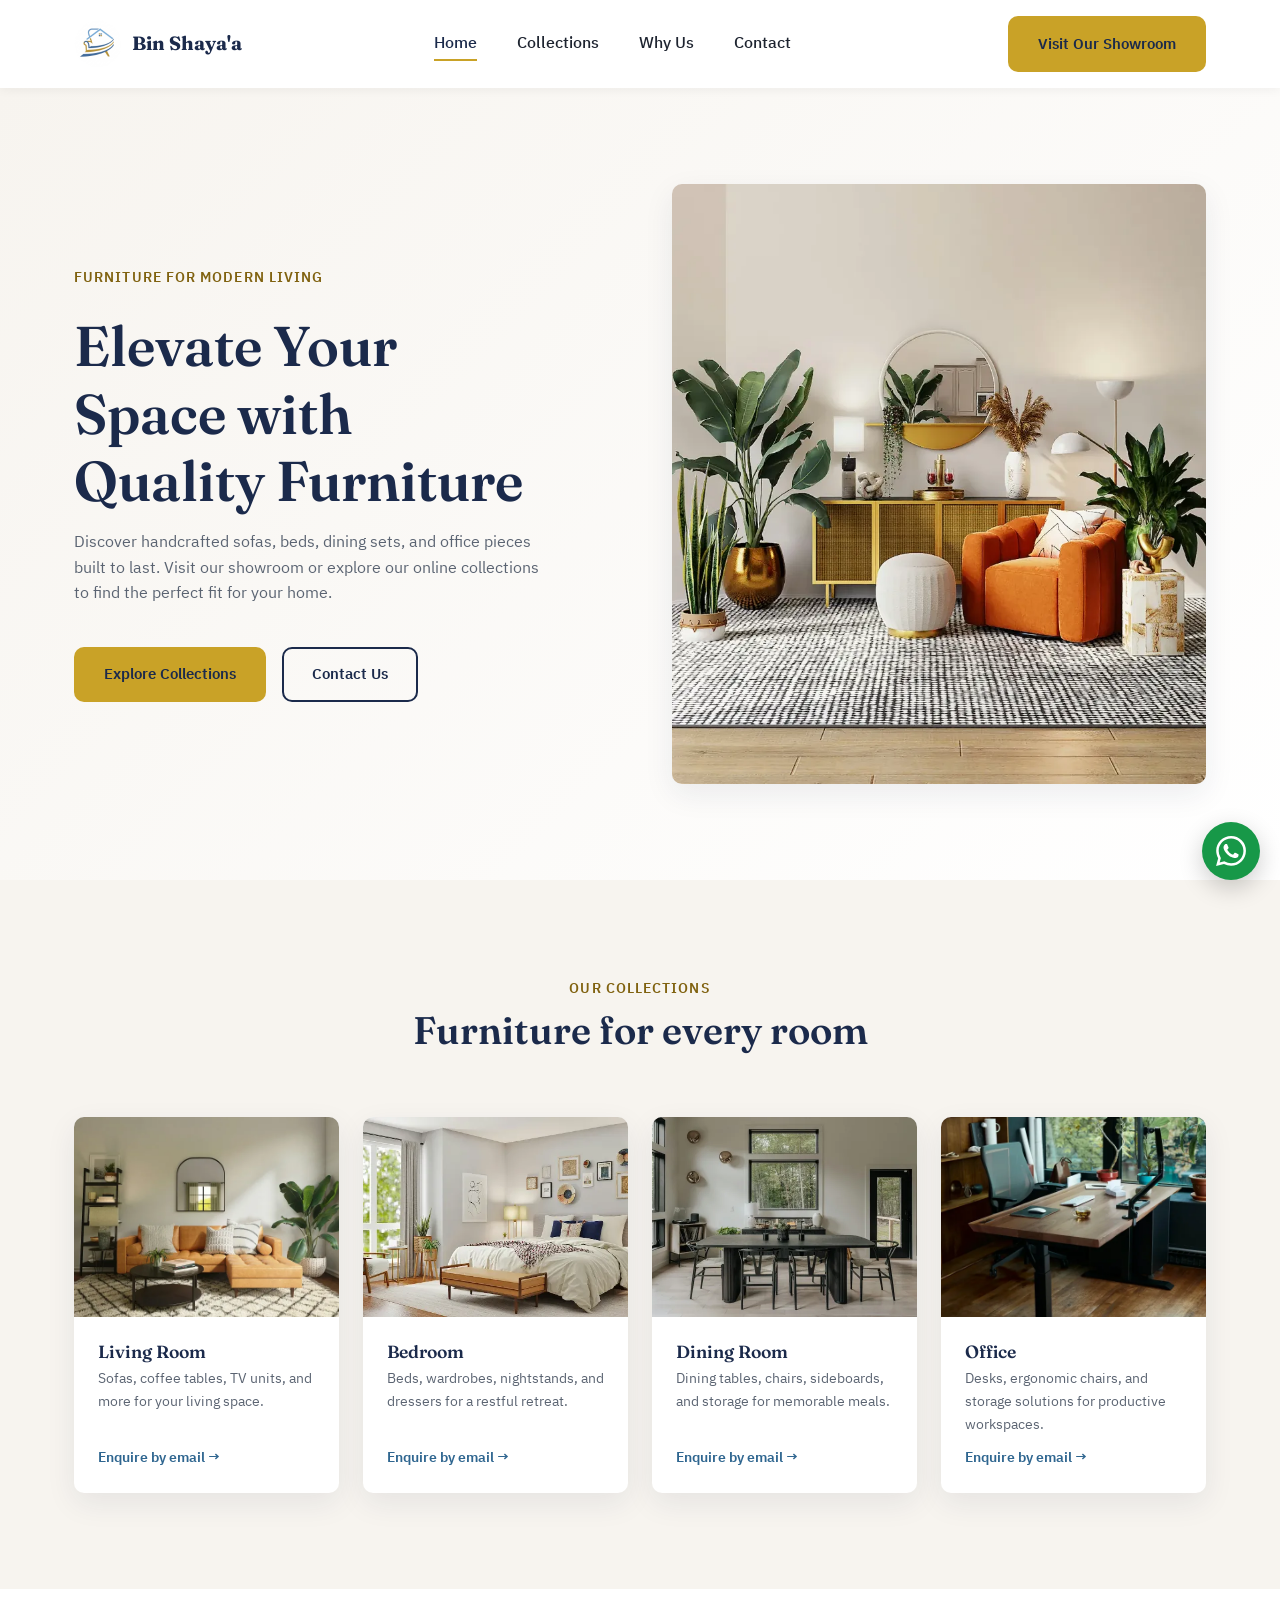
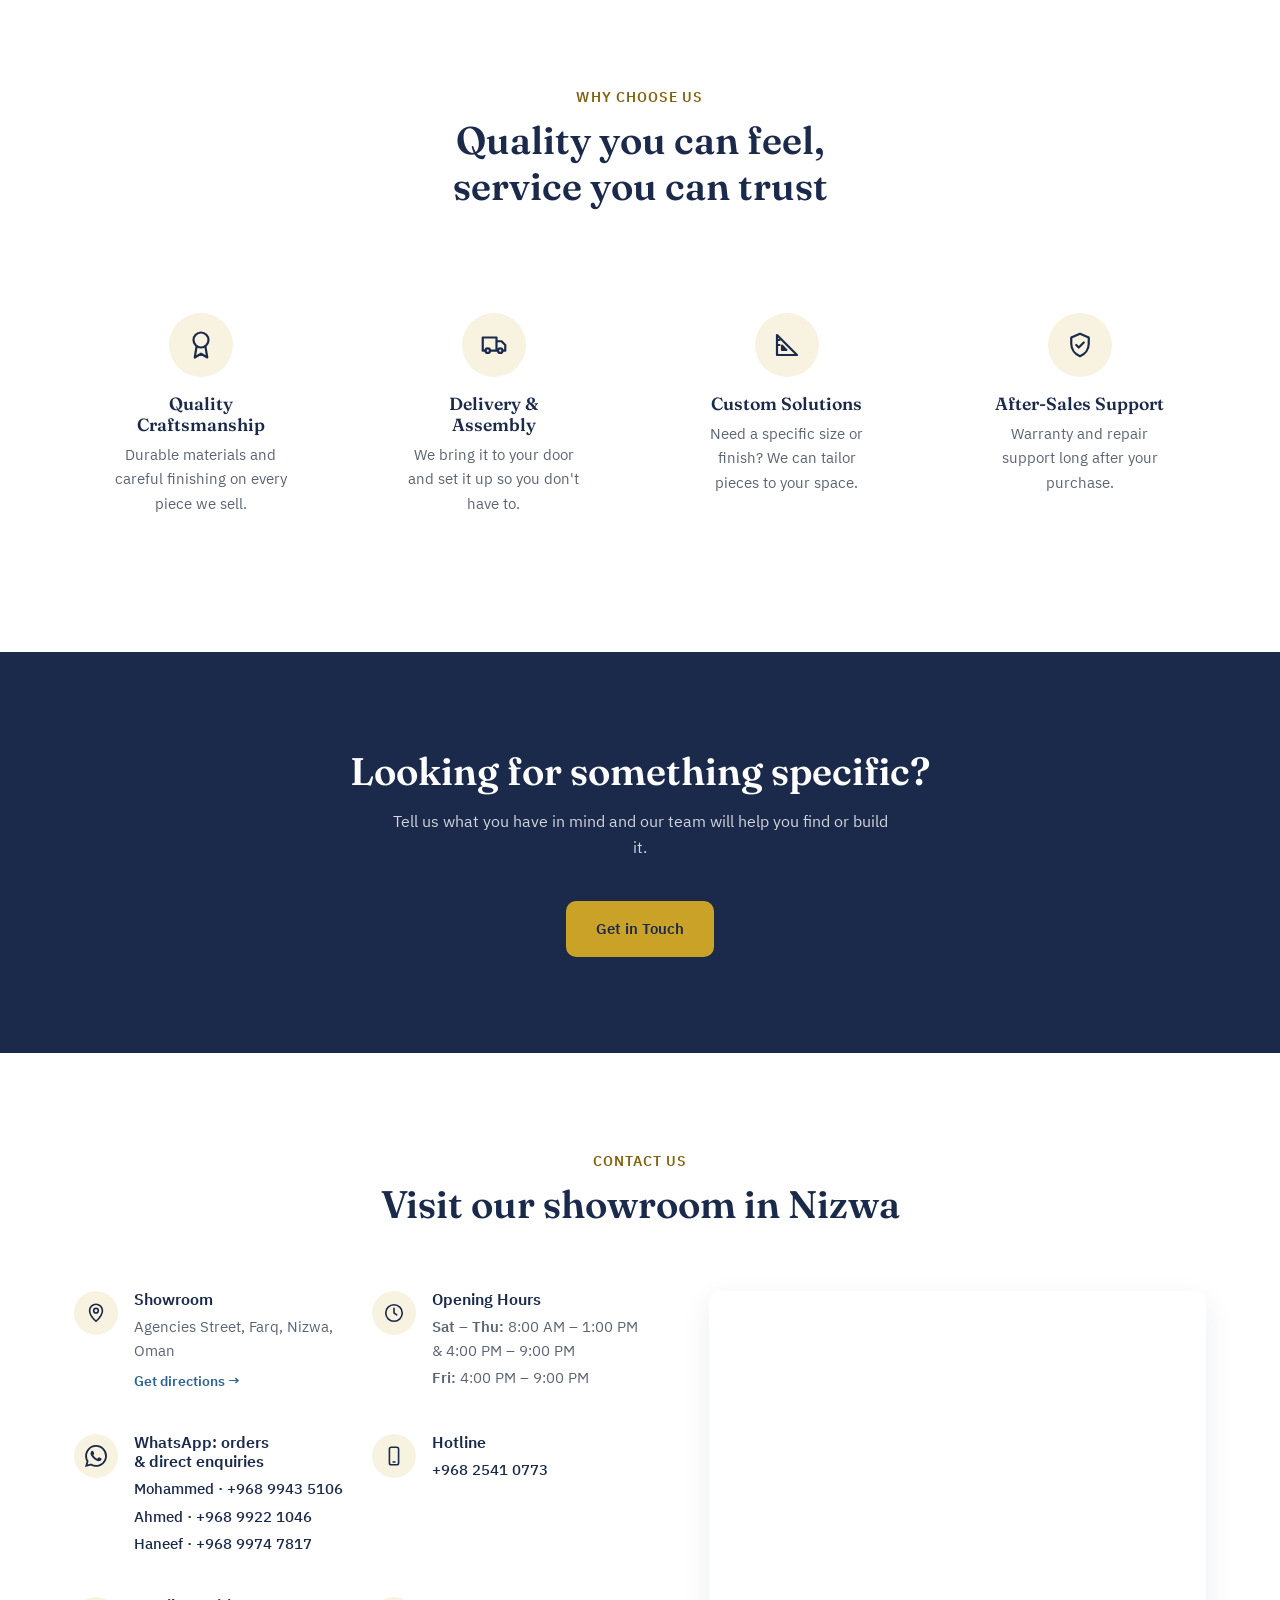
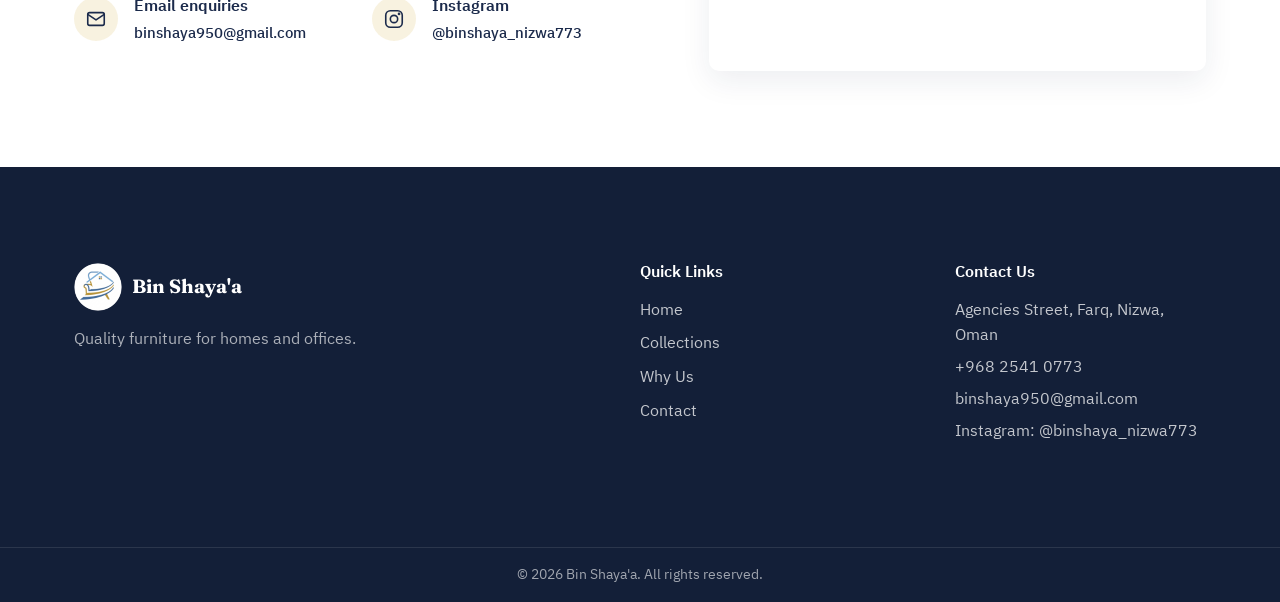
==== docs/index.html @ eacc6d0b "Switch to Fraunces and IBM Plex Sans Arabic, with Noto Naskh Arabic for Arabic headings Co-Authored-" ====
<!DOCTYPE html>
<html lang = "en">
<head>
    <meta charset ="UTF-8">
    <meta name ="viewport" content="width=device-width, initial-scale=1.0">
    <meta name = "description" content = "Bin Shaya'a furniture showroom in Farq, Nizwa: sofas, beds, dining sets and office furniture, with delivery, assembly and custom sizes. Visit us or message us on WhatsApp.">
    <meta name = "theme-color" content = "#1B2A4B">

    <title> Bin Shaya'a | Furniture Showroom in Nizwa, Oman </title>

    <link rel = "canonical" href = "https://binshaya-furniture.github.io/">
    <link rel = "icon" href = "assets/images/logo-96.png" type = "image/png" sizes = "96x96">
    <link rel = "apple-touch-icon" href = "assets/images/apple-touch-icon.png">

    <!-- Link previews when the site is shared (WhatsApp, Instagram, Facebook, X) -->
    <meta property = "og:type" content = "website">
    <meta property = "og:site_name" content = "Bin Shaya'a Furniture">
    <meta property = "og:title" content = "Bin Shaya'a | Furniture Showroom in Nizwa, Oman">
    <meta property = "og:description" content = "Sofas, beds, dining sets and office furniture, with delivery, assembly and custom sizes. Visit our showroom in Farq, Nizwa.">
    <meta property = "og:url" content = "https://binshaya-furniture.github.io/">
    <meta property = "og:image" content = "https://binshaya-furniture.github.io/assets/images/og-image.jpg">
    <meta property = "og:image:width" content = "1200">
    <meta property = "og:image:height" content = "630">
    <meta property = "og:image:alt" content = "Bin Shaya'a Furniture showroom in Nizwa, Oman">
    <meta property = "og:locale" content = "en_US">
    <meta name = "twitter:card" content = "summary_large_image">

    <!-- Business details for Google Search and Maps -->
    <script type = "application/ld+json">
    {
        "@context": "https://schema.org",
        "@type": "FurnitureStore",
        "name": "Bin Shaya'a Furniture",
        "alternateName": "مفروشات بن شائع",
        "url": "https://binshaya-furniture.github.io/",
        "logo": "https://binshaya-furniture.github.io/assets/images/logo.png",
        "image": "https://binshaya-furniture.github.io/assets/images/og-image.jpg",
        "telephone": "+96825410773",
        "email": "binshaya950@gmail.com",
        "address": {
            "@type": "PostalAddress",
            "streetAddress": "Agencies Street, Farq",
            "addressLocality": "Nizwa",
            "addressRegion": "Ad Dakhiliyah",
            "addressCountry": "OM"
        },
        "geo": {
            "@type": "GeoCoordinates",
            "latitude": 22.8949019,
            "longitude": 57.5307209
        },
        "hasMap": "https://maps.app.goo.gl/mPP3jFH5fj2A8CNR6",
        "openingHoursSpecification": [
            {
                "@type": "OpeningHoursSpecification",
                "dayOfWeek": ["Saturday", "Sunday", "Monday", "Tuesday", "Wednesday", "Thursday"],
                "opens": "08:00",
                "closes": "13:00"
            },
            {
                "@type": "OpeningHoursSpecification",
                "dayOfWeek": ["Saturday", "Sunday", "Monday", "Tuesday", "Wednesday", "Thursday", "Friday"],
                "opens": "16:00",
                "closes": "21:00"
            }
        ],
        "sameAs": ["https://www.instagram.com/binshaya_nizwa773/"]
    }
    </script>

    <!-- Google Fonts -->
    <link rel = "preconnect" href = "https://fonts.googleapis.com">
    <link rel = "preconnect" href = "https://fonts.gstatic.com" crossorigin>
    <link href = "https://fonts.googleapis.com/css2?family=Fraunces:opsz,wght@9..144,600..700&family=IBM+Plex+Sans+Arabic:wght@400;500;600&family=Noto+Naskh+Arabic:wght@600..700&display=swap" rel = "stylesheet">

    <link rel = "stylesheet" href = "css/style.css">

</head>
<body>

    <header class = "site-header">
        <div class = "container nav-container">

            <a href = "#home" class = "logo">
                <img src = "assets/images/logo-96.png" class = "logo-img" alt = "" width = "96" height = "96">
                <span class = "logo-text"> Bin Shaya'a </span>
            </a>

            <nav class = "main-nav" id = "main-nav" aria-label = "Main Navigation">
                <ul class = "nav-list" >

                    <li><a href="#home" class = "nav-link"> Home </a></li>
                    <li><a href="#collections" class = "nav-link"> Collections </a></li>
                    <li><a href="#why-us" class = "nav-link"> Why Us </a></li>
                    <li><a href="#contact" class = "nav-link"> Contact </a></li>

                </ul>
            </nav>

            <a href = "#contact" class = "btn btn-primary nav-cta"> Visit Our Showroom </a>

            <button class = "nav-toggle" id = "nav-toggle" aria-label = "Toggle menu" aria-expanded = "false" aria-controls = "main-nav">
                <span class = "bar"></span>
                <span class = "bar"></span>
                <span class = "bar"></span>
            </button>

        </div>
    </header>

    <!-- Main content (Hero section) -->

    <main>

        <section class = "hero" id = "home">
            <div class = "container hero-container">

                <div class = "hero-content">

                    <p class = "eyebrow"> Furniture for modern living  </p>
                    <h1> Elevate Your Space with Quality Furniture </h1>
                    <p class = "hero-text"> 
                        Discover handcrafted sofas, beds, dining sets, and office pieces
                        built to last. Visit our showroom or explore our online collections to find the perfect fit for your home. 
                    </p>

                    <div class = "hero-actions">
                        <a href = "#collections" class = "btn btn-primary"> Explore Collections </a>
                        <a href = "#contact" class = "btn btn-outline"> Contact Us </a>
                    </div>

                </div>

                <div class = "hero-image">
                    <img src = "assets/images/hero.webp" srcset = "assets/images/hero-800.webp 800w, assets/images/hero.webp 1200w" sizes = "(max-width: 960px) calc(100vw - 48px), 534px" alt = "Modern living room with a comfortable sofa" width = "1200" height = "2133" fetchpriority = "high">
                </div>

            </div>
        </section>

        <!-- Collections section -->

        <section class = "collections section section-alt" id = "collections">
            <div class = "container">

                <div class = "section-header">
                    <p class = "eyebrow"> Our Collections </p>
                    <h2> Furniture for every room </h2>
                </div>

                <div class = "collections-grid">

                    <article class = "collection-card">
                        <img src = "assets/images/living-room.webp" srcset = "assets/images/living-room-600.webp 600w, assets/images/living-room.webp 1200w" sizes = "(max-width: 720px) calc(100vw - 48px), (max-width: 960px) calc(50vw - 36px), 270px" alt = "Living room furniture collection" width = "1200" height = "1200" loading = "lazy">
                        <div class = "collection-info">
                            <h3> Living Room </h3>
                            <p> Sofas, coffee tables, TV units, and more for your living space.</p>
                            <a href = "mailto:binshaya950@gmail.com?subject=Enquiry%3A%20Living%20Room%20furniture" class = "text-link"> Enquire by email &rarr;</a>
                        </div>
                    </article>

                    <article class = "collection-card">
                        <img src = "assets/images/bedroom.webp" srcset = "assets/images/bedroom-600.webp 600w, assets/images/bedroom.webp 1200w" sizes = "(max-width: 720px) calc(100vw - 48px), (max-width: 960px) calc(50vw - 36px), 270px" alt = "Bedroom furniture collection" width = "1200" height = "675" loading = "lazy">
                        <div class = "collection-info">
                            <h3> Bedroom </h3>
                            <p> Beds, wardrobes, nightstands, and dressers for a restful retreat.</p>
                            <a href = "mailto:binshaya950@gmail.com?subject=Enquiry%3A%20Bedroom%20furniture" class = "text-link"> Enquire by email &rarr;</a>
                        </div>
                    </article>

                    <article class = "collection-card">
                        <img src = "assets/images/dining-room.webp" srcset = "assets/images/dining-room-600.webp 600w, assets/images/dining-room.webp 1200w" sizes = "(max-width: 720px) calc(100vw - 48px), (max-width: 960px) calc(50vw - 36px), 270px" alt = "Dining room furniture collection" width = "1200" height = "800" loading = "lazy">
                        <div class = "collection-info">
                            <h3> Dining Room </h3>
                            <p> Dining tables, chairs, sideboards, and storage for memorable meals.</p>
                            <a href = "mailto:binshaya950@gmail.com?subject=Enquiry%3A%20Dining%20Room%20furniture" class = "text-link"> Enquire by email &rarr;</a>
                        </div>
                    </article>

                    <article class = "collection-card">
                        <img src = "assets/images/office.webp" srcset = "assets/images/office-600.webp 600w, assets/images/office.webp 1200w" sizes = "(max-width: 720px) calc(100vw - 48px), (max-width: 960px) calc(50vw - 36px), 270px" alt = "Office furniture collection" width = "1200" height = "1800" loading = "lazy">
                        <div class = "collection-info">
                            <h3> Office </h3>
                            <p> Desks, ergonomic chairs, and storage solutions for productive workspaces.</p>
                            <a href = "mailto:binshaya950@gmail.com?subject=Enquiry%3A%20Office%20furniture" class = "text-link"> Enquire by email &rarr;</a>
                        </div>
                    </article>
                </div>
            </div>
        </section>

        <!-- Features section -->

        <section class = "features section" id = "why-us">
            <div class = "container">

                <div class = "section-header">
                    <p class = "eyebrow"> Why Choose Us </p>
                    <h2> Quality you can feel, service you can trust </h2>
                </div>

                <div class = "features-grid">

                    <article class = "feature-card">
                        <span class = "feature-icon" aria-hidden = "true">
                            <svg viewBox = "0 0 24 24"><circle cx = "12" cy = "8" r = "6"/><path d = "M15.5 12.9 17 22l-5-3-5 3 1.5-9.1"/></svg>
                        </span>
                        <h3> Quality Craftsmanship </h3>
                        <p> Durable materials and careful finishing on every piece we sell.</p>
                    </article>

                    <article class = "feature-card">
                        <span class = "feature-icon" aria-hidden = "true">
                            <svg viewBox = "0 0 24 24"><path d = "M3 16.5V6h11v10.5M14 9h4l3 3v4.5M3 16.5h2.2M8.8 16.5h6.4M18.8 16.5H21"/><circle cx = "7" cy = "16.5" r = "1.8"/><circle cx = "17" cy = "16.5" r = "1.8"/></svg>
                        </span>
                        <h3> Delivery &amp; Assembly </h3>
                        <p> We bring it to your door and set it up so you don't have to.</p>
                    </article>

                    <article class = "feature-card">
                        <span class = "feature-icon" aria-hidden = "true">
                            <svg viewBox = "0 0 24 24"><path d = "M4 20V4l16 16z"/><path d = "M8 16v-3.5l3.5 3.5z"/><path d = "M4 8h2M4 12h2"/></svg>
                        </span>
                        <h3> Custom Solutions </h3>
                        <p> Need a specific size or finish? We can tailor pieces to your space.</p>
                    </article>

                    <article class = "feature-card">
                        <span class = "feature-icon" aria-hidden = "true">
                            <svg viewBox = "0 0 24 24"><path d = "M12 3l7 3v5c0 4.5-3 8.3-7 10-4-1.7-7-5.5-7-10V6z"/><path d = "m9 12 2 2 4-4"/></svg>
                        </span>
                        <h3> After-Sales Support </h3>
                        <p> Warranty and repair support long after your purchase.</p>
                    </article>

                </div>

            </div>
        </section>

        <!-- Call-to-action section -->

        <section class = "cta section" aria-labelledby="cta-title">

            <div class = "container cta-container">
                <h2 id = "cta-title"> Looking for something specific? </h2>
                <p> Tell us what you have in mind and our team will help you find or build it.</p>
                <a href = "#contact" class = "btn btn-primary"> Get in Touch </a>
            </div>

        </section>

        <!-- Contact section -->

        <section class = "contact section" id = "contact">
            <div class = "container">

                <div class = "section-header">
                    <p class = "eyebrow"> Contact Us </p>
                    <h2> Visit our showroom in Nizwa </h2>
                </div>

                <div class = "contact-grid">

                    <div class = "contact-details">

                        <div class = "contact-item">
                            <span class = "contact-icon" aria-hidden = "true">
                                <svg viewBox = "0 0 24 24"><path d = "M12 21s-7-6.2-7-11.5a7 7 0 0 1 14 0C19 14.8 12 21 12 21z"/><circle cx = "12" cy = "9.5" r = "2.5"/></svg>
                            </span>
                            <div>
                                <h3> Showroom </h3>
                                <p> Agencies Street, Farq, Nizwa, Oman </p>
                                <a href = "https://maps.app.goo.gl/mPP3jFH5fj2A8CNR6" class = "text-link" target = "_blank" rel = "noopener"> Get directions &rarr;</a>
                            </div>
                        </div>

                        <div class = "contact-item">
                            <span class = "contact-icon" aria-hidden = "true">
                                <svg viewBox = "0 0 24 24"><circle cx = "12" cy = "12" r = "9"/><path d = "M12 7v5l3 2"/></svg>
                            </span>
                            <div>
                                <h3> Opening Hours </h3>
                                <p><strong> Sat &ndash; Thu: </strong> 8:00 AM &ndash; 1:00 PM &amp; 4:00 PM &ndash; 9:00 PM </p>
                                <p><strong> Fri: </strong> 4:00 PM &ndash; 9:00 PM </p>
                            </div>
                        </div>

                        <div class = "contact-item">
                            <span class = "contact-icon" aria-hidden = "true">
                                <svg viewBox = "0 0 24 24" class = "icon-fill"><path d = "M17.472 14.382c-.297-.149-1.758-.867-2.03-.967-.273-.099-.471-.148-.67.15-.197.297-.767.966-.94 1.164-.173.199-.347.223-.644.075-.297-.15-1.255-.463-2.39-1.475-.883-.788-1.48-1.761-1.653-2.059-.173-.297-.018-.458.13-.606.134-.133.298-.347.446-.52.149-.174.198-.298.298-.497.099-.198.05-.371-.025-.52-.075-.149-.669-1.612-.916-2.207-.242-.579-.487-.5-.669-.51-.173-.008-.371-.01-.57-.01-.198 0-.52.074-.792.372-.272.297-1.04 1.016-1.04 2.479 0 1.462 1.065 2.875 1.213 3.074.149.198 2.096 3.2 5.077 4.487.709.306 1.262.489 1.694.625.712.227 1.36.195 1.871.118.571-.085 1.758-.719 2.006-1.413.248-.694.248-1.289.173-1.413-.074-.124-.272-.198-.57-.347m-5.421 7.403h-.004a9.87 9.87 0 01-5.031-1.378l-.361-.214-3.741.982.998-3.648-.235-.374a9.86 9.86 0 01-1.51-5.26c.001-5.45 4.436-9.884 9.888-9.884 2.64 0 5.122 1.03 6.988 2.898a9.825 9.825 0 012.893 6.994c-.003 5.45-4.437 9.884-9.885 9.884m8.413-18.297A11.815 11.815 0 0012.05 0C5.495 0 .16 5.335.157 11.892c0 2.096.547 4.142 1.588 5.945L.057 24l6.305-1.654a11.882 11.882 0 005.683 1.448h.005c6.554 0 11.89-5.335 11.893-11.893a11.821 11.821 0 00-3.48-8.413Z"/></svg>
                            </span>
                            <div>
                                <h3> WhatsApp: orders &amp; direct enquiries </h3>
                                <ul class = "contact-list">
                                    <li><a href = "https://wa.me/96899435106?text=Hello%20Bin%20Shaya%27a%2C%20I%27m%20contacting%20you%20from%20your%20website." target = "_blank" rel = "noopener"> Mohammed &middot; +968 9943 5106 </a></li>
                                    <li><a href = "https://wa.me/96899221046?text=Hello%20Bin%20Shaya%27a%2C%20I%27m%20contacting%20you%20from%20your%20website." target = "_blank" rel = "noopener"> Ahmed &middot; +968 9922 1046 </a></li>
                                    <li><a href = "https://wa.me/96899747817?text=Hello%20Bin%20Shaya%27a%2C%20I%27m%20contacting%20you%20from%20your%20website." target = "_blank" rel = "noopener"> Haneef &middot; +968 9974 7817 </a></li>
                                </ul>
                            </div>
                        </div>

                        <div class = "contact-item">
                            <span class = "contact-icon" aria-hidden = "true">
                                <svg viewBox = "0 0 24 24"><rect x = "7" y = "2.5" width = "10" height = "19" rx = "2"/><path d = "M11 18.5h2"/></svg>
                            </span>
                            <div>
                                <h3> Hotline </h3>
                                <p><a href = "tel:+96825410773"> +968 2541 0773 </a></p>
                            </div>
                        </div>

                        <div class = "contact-item">
                            <span class = "contact-icon" aria-hidden = "true">
                                <svg viewBox = "0 0 24 24"><rect x = "3" y = "5" width = "18" height = "14" rx = "2"/><path d = "m3 7 9 6 9-6"/></svg>
                            </span>
                            <div>
                                <h3> Email enquiries </h3>
                                <p><a href = "mailto:binshaya950@gmail.com"> binshaya950@gmail.com </a></p>
                            </div>
                        </div>

                        <div class = "contact-item">
                            <span class = "contact-icon" aria-hidden = "true">
                                <svg viewBox = "0 0 24 24"><rect x = "3" y = "3" width = "18" height = "18" rx = "5"/><circle cx = "12" cy = "12" r = "4"/><circle cx = "17.5" cy = "6.5" r = "0.6"/></svg>
                            </span>
                            <div>
                                <h3> Instagram </h3>
                                <p><a href = "https://www.instagram.com/binshaya_nizwa773/" target = "_blank" rel = "noopener"> @binshaya_nizwa773 </a></p>
                            </div>
                        </div>

                    </div>

                    <div class = "contact-map">
                        <iframe src = "https://www.google.com/maps/embed?origin=mfe&amp;pb=!1m3!2m1!1s22.8949019,57.5307209!6i16" title = "Map showing the Bin Shaya'a showroom in Farq, Nizwa" loading = "lazy" referrerpolicy = "no-referrer-when-downgrade" allowfullscreen></iframe>
                    </div>

                </div>

            </div>
        </section>

    </main>

    <!-- Footer section -->

    <footer class = "site-footer">
        <div class = "container footer-grid">

            <div class = "footer-brand">
                <a href = "#home" class = "logo">
                    <img src = "assets/images/logo-96.png" class = "logo-img" alt = "" width = "96" height = "96">
                    <span class = "logo-text"> Bin Shaya'a </span>
                </a>
                <p> Quality furniture for homes and offices.</p>
            </div>

            <div class = "footer-links">
                <h2> Quick Links </h2>
                <ul>
                    <li><a href = "#home"> Home </a></li>
                    <li><a href = "#collections"> Collections </a></li>
                    <li><a href = "#why-us"> Why Us </a></li>
                    <li><a href = "#contact"> Contact </a></li>
                </ul>
            </div>

            <div class = "footer-contact">
                <h2> Contact Us </h2>
                <address>
                    <p> Agencies Street, Farq, Nizwa, Oman </p>
                    <p><a href = "tel:+96825410773"> +968 2541 0773 </a></p>
                    <p><a href = "mailto:binshaya950@gmail.com"> binshaya950@gmail.com </a></p>
                    <p><a href = "https://www.instagram.com/binshaya_nizwa773/" target = "_blank" rel = "noopener"> Instagram: @binshaya_nizwa773 </a></p>
                </address>
            </div>

        </div>

        <div class = "footer-bottom">
            <div class = "container">
                <p>&copy; <span id = "current-year"> 2026 </span> Bin Shaya'a. All rights reserved.</p>
            </div>
        </div>

    </footer>

    <!-- WhatsApp chat button (works without JavaScript; script.js only adds closing on outside click / Escape) -->

    <details class = "wa-widget" id = "wa-widget">
        <summary class = "wa-button">
            <svg viewBox = "0 0 24 24" aria-hidden = "true"><path d = "M17.472 14.382c-.297-.149-1.758-.867-2.03-.967-.273-.099-.471-.148-.67.15-.197.297-.767.966-.94 1.164-.173.199-.347.223-.644.075-.297-.15-1.255-.463-2.39-1.475-.883-.788-1.48-1.761-1.653-2.059-.173-.297-.018-.458.13-.606.134-.133.298-.347.446-.52.149-.174.198-.298.298-.497.099-.198.05-.371-.025-.52-.075-.149-.669-1.612-.916-2.207-.242-.579-.487-.5-.669-.51-.173-.008-.371-.01-.57-.01-.198 0-.52.074-.792.372-.272.297-1.04 1.016-1.04 2.479 0 1.462 1.065 2.875 1.213 3.074.149.198 2.096 3.2 5.077 4.487.709.306 1.262.489 1.694.625.712.227 1.36.195 1.871.118.571-.085 1.758-.719 2.006-1.413.248-.694.248-1.289.173-1.413-.074-.124-.272-.198-.57-.347m-5.421 7.403h-.004a9.87 9.87 0 01-5.031-1.378l-.361-.214-3.741.982.998-3.648-.235-.374a9.86 9.86 0 01-1.51-5.26c.001-5.45 4.436-9.884 9.888-9.884 2.64 0 5.122 1.03 6.988 2.898a9.825 9.825 0 012.893 6.994c-.003 5.45-4.437 9.884-9.885 9.884m8.413-18.297A11.815 11.815 0 0012.05 0C5.495 0 .16 5.335.157 11.892c0 2.096.547 4.142 1.588 5.945L.057 24l6.305-1.654a11.882 11.882 0 005.683 1.448h.005c6.554 0 11.89-5.335 11.893-11.893a11.821 11.821 0 00-3.48-8.413Z"/></svg>
            <span class = "visually-hidden"> Chat with us on WhatsApp </span>
        </summary>
        <div class = "wa-panel">
            <p class = "wa-title"> Chat with us on WhatsApp </p>
            <p class = "wa-subtitle"> Orders and direct enquiries </p>
            <ul class = "wa-list">
                <li><a href = "https://wa.me/96899435106?text=Hello%20Bin%20Shaya%27a%2C%20I%27m%20contacting%20you%20from%20your%20website." target = "_blank" rel = "noopener"><span class = "wa-name"> Mohammed </span><span class = "wa-number"> +968 9943 5106 </span></a></li>
                <li><a href = "https://wa.me/96899221046?text=Hello%20Bin%20Shaya%27a%2C%20I%27m%20contacting%20you%20from%20your%20website." target = "_blank" rel = "noopener"><span class = "wa-name"> Ahmed </span><span class = "wa-number"> +968 9922 1046 </span></a></li>
                <li><a href = "https://wa.me/96899747817?text=Hello%20Bin%20Shaya%27a%2C%20I%27m%20contacting%20you%20from%20your%20website." target = "_blank" rel = "noopener"><span class = "wa-name"> Haneef </span><span class = "wa-number"> +968 9974 7817 </span></a></li>
            </ul>
        </div>
    </details>

    <script src = "js/script.js"></script>

</body>
</html>
---- docs/css/style.css ----
/* --- Reset --- */

*, *::before, *::after {
  box-sizing: border-box;
  margin: 0;
  padding: 0;
}

html {
  scroll-behavior: smooth;
  scroll-padding-top: 90px; /* keeps anchored sections clear of the sticky header (88px tall on desktop) */
}

img {
  max-width: 100%;
  height: auto;
  display: block;
}

ul {
  list-style: none;
}

a {
  text-decoration: none;
  color: inherit;
}

button {
  font: inherit;
  cursor: pointer;
}


/* --- Design tokens --- */
:root {
  /* Colors */
  --color-navy: #1B2A4B;
  --color-navy-dark: #131F38;
  --color-gold: #C9A227;
  --color-gold-dark: #B48E1F;
  --color-gold-text: #806210; /* gold that stays readable as small text on light backgrounds */
  --color-blue: #2F6690;
  --color-blue-light: #8FC1E3;
  --color-offwhite: #F7F4EF;
  --color-white: #FFFFFF;
  --color-text: #1E2430;
  --color-text-light: #5B6472;

  /* Typography */
  /* Fraunces for English headings, Noto Naskh Arabic for Arabic ones;
     IBM Plex Sans Arabic covers body text in both languages */
  --font-heading: 'Fraunces', 'Noto Naskh Arabic', serif;
  --font-body: 'IBM Plex Sans Arabic', sans-serif;

  /* Spacing scale */
  --space-xs: 0.5rem;
  --space-sm: 1rem;
  --space-md: 1.5rem;
  --space-lg: 2.5rem;
  --space-xl: 4rem;
  --space-2xl: 6rem;

  /* Shape & motion */
  --radius: 10px;
  --shadow: 0 10px 30px rgba(27, 42, 75, 0.08);
  --shadow-lg: 0 18px 40px rgba(27, 42, 75, 0.14);
  --transition: 0.3s ease;

  /* Layout */
  --container-width: 1180px;
}


/* Typography and utility classes */

body {
  font-family: var(--font-body);
  color: var(--color-text);
  line-height: 1.6;
  background: var(--color-white);
  -webkit-font-smoothing: antialiased;
}

strong {
  font-weight: 600; /* the body font is loaded up to 600 */
}

h1, h2, h3 {
  font-family: var(--font-heading);
  font-weight: 600;
  line-height: 1.2;
  color: var(--color-navy);
  text-wrap: balance; /* spreads words evenly so no word is left alone on the last line */
}

h2 {
  font-size: clamp(1.8rem, 3vw, 2.5rem);
  margin-bottom: var(--space-sm);
}

/* Keyboard focus ring: blue on light sections, gold on the navy ones */
:focus-visible {
  outline: 3px solid var(--color-blue);
  outline-offset: 3px;
}

.cta :focus-visible,
.site-footer :focus-visible {
  outline-color: var(--color-gold);
}

/* --- Layout utilities --- */
.container {
  max-width: var(--container-width);
  margin-inline: auto;
  padding-inline: var(--space-md);
}

.section {
  padding-block: var(--space-2xl);
}

.section-alt {
  background: var(--color-offwhite);
}

.section-header {
  text-align: center;
  max-width: 600px;
  margin-inline: auto;
  margin-bottom: var(--space-xl);
}

/* Hidden on screen but still read out by screen readers */
.visually-hidden {
  position: absolute;
  width: 1px;
  height: 1px;
  margin: -1px;
  overflow: hidden;
  clip: rect(0, 0, 0, 0);
  white-space: nowrap;
  border: 0;
}

.eyebrow {
  display: inline-block;
  text-transform: uppercase;
  letter-spacing: 0.08em;
  font-size: 0.85rem;
  font-weight: 600;
  color: var(--color-gold-text);
  margin-bottom: var(--space-xs);
}

/* --- Buttons --- */
.btn {
  display: inline-flex;
  align-items: center;
  justify-content: center;
  padding: 0.85rem 1.75rem;
  border-radius: var(--radius);
  font-weight: 600;
  font-size: 0.95rem;
  border: 2px solid transparent;
  transition: var(--transition);
}

.btn-primary {
  background: var(--color-gold);
  color: var(--color-navy);
}

.btn-primary:hover {
  background: var(--color-gold-dark);
  transform: translateY(-2px);
}

.btn-outline {
  border-color: var(--color-navy);
  color: var(--color-navy);
}

.btn-outline:hover {
  background: var(--color-navy);
  color: var(--color-white);
  transform: translateY(-2px);
}


/* --- Header and navigation --- */

.site-header {
  position: sticky;
  top: 0;
  z-index: 100;
  background: var(--color-white);
  box-shadow: 0 2px 10px rgba(0, 0, 0, 0.05);
  transition: box-shadow var(--transition), background-color var(--transition);
}

/* Added by script.js once the page is scrolled */
.site-header.scrolled {
  background: rgba(255, 255, 255, 0.96);
  backdrop-filter: blur(8px);
  box-shadow: 0 6px 20px rgba(27, 42, 75, 0.12);
}

.nav-container {
  display: flex;
  align-items: center;
  justify-content: space-between;
  padding-block: var(--space-sm);
}

.logo {
  display: flex;
  align-items: center;
  gap: 0.6rem;
}

.logo-img {
  width: 48px;
  height: 48px;
  border-radius: 50%;
  object-fit: cover;
}

.logo-text {
  font-family: var(--font-heading);
  font-weight: 700;
  font-size: 1.2rem;
  color: var(--color-navy);
}

.nav-list {
  display: flex;
  gap: var(--space-lg);
}

.nav-link {
  font-weight: 500;
  position: relative;
  padding-block: 0.25rem;
}

.nav-link::after {
  content: '';
  position: absolute;
  left: 0;
  bottom: -2px;
  width: 0;
  height: 2px;
  background: var(--color-gold);
  transition: var(--transition);
}

.nav-link:hover::after,
.nav-link:focus-visible::after,
.nav-link.active::after {
  width: 100%;
}

.nav-link.active {
  color: var(--color-navy);
}

.nav-cta {
  margin-left: var(--space-md);
}

.nav-toggle {
  display: none;
  flex-direction: column;
  gap: 5px;
  background: none;
  border: none;
}

.nav-toggle .bar {
  width: 26px;
  height: 3px;
  background: var(--color-navy);
  border-radius: 2px;
  transition: var(--transition);
}

/* Hamburger turns into an X while the menu is open (bars are 3px + 5px gap = 8px apart) */
.nav-toggle.active .bar:nth-child(1) {
  transform: translateY(8px) rotate(45deg);
}

.nav-toggle.active .bar:nth-child(2) {
  opacity: 0;
}

.nav-toggle.active .bar:nth-child(3) {
  transform: translateY(-8px) rotate(-45deg);
}


/* --- Hero Section --- */

.hero {
  padding-block: var(--space-2xl);
  background: linear-gradient(135deg, var(--color-offwhite) 0%, var(--color-white) 100%);
}

.hero-container {
  display: grid;
  grid-template-columns: 1fr 1fr;
  gap: var(--space-xl);
  align-items: center;
}

.hero-content h1 {
  font-size: clamp(2.2rem, 5vw, 3.5rem);
  margin-block: var(--space-sm);
}

.hero-text {
  color: var(--color-text-light);
  margin-bottom: var(--space-lg);
  max-width: 480px;
}

.hero-actions {
  display: flex;
  gap: var(--space-sm);
  flex-wrap: wrap;
}

/* The hero photo is a tall portrait, so crop it to a steadier shape */
.hero-image img {
  width: 100%;
  aspect-ratio: 4 / 5;
  max-height: 600px;
  object-fit: cover;
  object-position: center 65%;
  border-radius: var(--radius);
  box-shadow: var(--shadow);
}


/* --- Features Section --- */

.features-grid {
  display: grid;
  grid-template-columns: repeat(4, 1fr);
  gap: var(--space-lg);
}

.feature-card {
  text-align: center;
  padding: var(--space-lg);
  border-radius: var(--radius);
  transition: var(--transition);
}

.feature-card:hover {
  transform: translateY(-6px);
  box-shadow: var(--shadow);
}

.feature-icon {
  display: inline-flex;
  align-items: center;
  justify-content: center;
  width: 64px;
  height: 64px;
  border-radius: 50%;
  background: rgba(201, 162, 39, 0.14);
  color: var(--color-navy);
  margin-bottom: var(--space-sm);
  transition: var(--transition);
}

/* Shared look for the line icons (features and contact) */
.feature-icon svg,
.contact-icon svg {
  width: 30px;
  height: 30px;
  fill: none;
  stroke: currentColor;
  stroke-width: 1.75;
  stroke-linecap: round;
  stroke-linejoin: round;
}

.feature-card:hover .feature-icon {
  background: var(--color-gold);
}

.feature-card h3 {
  font-size: 1.1rem;
  margin-bottom: 0.5rem;
}

.feature-card p {
  color: var(--color-text-light);
  font-size: 0.95rem;
}


/* --- Collections Section --- */

.collections-grid {
  display: grid;
  grid-template-columns: repeat(4, 1fr);
  gap: var(--space-md);
}

.collection-card {
  display: flex;
  flex-direction: column;
  border-radius: var(--radius);
  overflow: hidden;
  background: var(--color-white);
  box-shadow: var(--shadow);
  transition: var(--transition);
}

.collection-card:hover {
  transform: translateY(-6px);
  box-shadow: var(--shadow-lg);
}

.collection-card img {
  width: 100%;
  height: 200px;
  object-fit: cover;
  transition: transform 0.6s ease;
}

.collection-card:hover img {
  transform: scale(1.05);
}

.collection-info {
  flex: 1;
  display: flex;
  flex-direction: column;
  align-items: flex-start;
  padding: var(--space-md);
}

/* Keeps the enquiry links lined up along the bottom of every card */
.collection-info .text-link {
  margin-top: auto;
}

.collection-info h3 {
  font-size: 1.1rem;
  margin-bottom: 0.3rem;
}

.collection-info p {
  color: var(--color-text-light);
  font-size: 0.9rem;
  margin-bottom: 0.6rem;
}

.text-link {
  color: var(--color-blue);
  font-weight: 600;
  font-size: 0.9rem;
  transition: var(--transition);
}

.text-link:hover {
  color: var(--color-gold-text);
}


/* --- CTA Section --- */

.cta {
  background: var(--color-navy);
  color: var(--color-white);
  text-align: center;
}

.cta h2 {
  color: var(--color-white);
}

.cta p {
  color: rgba(255, 255, 255, 0.8);
  margin-bottom: var(--space-lg);
  max-width: 500px;
  margin-inline: auto;
}

/* --- Contact Section --- */

.contact-grid {
  display: grid;
  grid-template-columns: 1.15fr 1fr;
  gap: var(--space-xl);
}

.contact-details {
  display: grid;
  grid-template-columns: repeat(2, 1fr);
  gap: var(--space-lg) var(--space-md);
  align-content: start;
}

.contact-item {
  display: flex;
  gap: var(--space-sm);
  align-items: flex-start;
}

.contact-icon {
  flex-shrink: 0;
  display: inline-flex;
  align-items: center;
  justify-content: center;
  width: 44px;
  height: 44px;
  border-radius: 50%;
  background: rgba(201, 162, 39, 0.14);
  color: var(--color-navy);
}

.contact-icon svg {
  width: 22px;
  height: 22px;
}

.contact-icon svg.icon-fill {
  fill: currentColor;
  stroke: none;
}

.contact-item h3 {
  font-family: var(--font-body);
  font-size: 1rem;
  font-weight: 600;
  margin-bottom: 0.3rem;
}

.contact-item p,
.contact-list li {
  color: var(--color-text-light);
  font-size: 0.95rem;
}

.contact-item p + p,
.contact-list li + li {
  margin-top: 0.2rem;
}

.contact-list a {
  white-space: nowrap; /* keeps each name and number together on one line */
}

.contact-item p + .text-link {
  display: inline-block;
  margin-top: 0.4rem;
}

.contact-item a:not(.text-link) {
  color: var(--color-navy);
  font-weight: 500;
  transition: var(--transition);
}

.contact-item a:not(.text-link):hover {
  color: var(--color-blue);
}

.contact-map iframe {
  display: block;
  width: 100%;
  height: 100%;
  min-height: 380px;
  border: 0;
  border-radius: var(--radius);
  box-shadow: var(--shadow);
}


/* --- WhatsApp chat button --- */

.wa-widget {
  position: fixed;
  right: 20px;
  bottom: 20px;
  z-index: 90;
}

.wa-button {
  list-style: none; /* hides the default ▶ marker of <summary> */
  display: flex;
  align-items: center;
  justify-content: center;
  width: 58px;
  height: 58px;
  border-radius: 50%;
  background: #179848; /* WhatsApp green, darkened so the white icon stays clear */
  color: var(--color-white);
  box-shadow: 0 8px 24px rgba(0, 0, 0, 0.2);
  cursor: pointer;
  transition: var(--transition);
}

.wa-button::-webkit-details-marker {
  display: none;
}

.wa-button:hover {
  transform: scale(1.06);
}

.wa-button svg {
  width: 30px;
  height: 30px;
  fill: currentColor;
}

.wa-panel {
  position: absolute;
  right: 0;
  bottom: calc(100% + 12px);
  width: 280px;
  padding: var(--space-md);
  background: var(--color-white);
  border-radius: var(--radius);
  box-shadow: var(--shadow-lg);
}

.wa-title {
  font-weight: 600;
  color: var(--color-navy);
}

.wa-subtitle {
  font-size: 0.85rem;
  color: var(--color-text-light);
  margin-bottom: var(--space-xs);
}

.wa-list a {
  display: flex;
  justify-content: space-between;
  gap: var(--space-xs);
  padding: 0.6rem 0.75rem;
  margin-inline: -0.75rem;
  border-radius: 8px;
  transition: var(--transition);
}

.wa-list a:hover {
  background: var(--color-offwhite);
}

.wa-name {
  font-weight: 600;
  color: var(--color-navy);
}

.wa-number {
  color: var(--color-text-light);
  font-size: 0.9rem;
}


/* --- Footer --- */

.site-footer {
  background: var(--color-navy-dark);
  color: rgba(255, 255, 255, 0.85);
}

.footer-grid {
  display: grid;
  grid-template-columns: 2fr 1fr 1fr;
  gap: var(--space-xl);
  padding-block: var(--space-2xl);
}

.footer-brand .logo-text {
  color: var(--color-white);
}

.footer-brand p {
  margin-top: var(--space-sm);
  color: rgba(255, 255, 255, 0.65);
}

.footer-links h2,
.footer-contact h2 {
  font-family: var(--font-body);
  font-weight: 600;
  color: var(--color-white);
  font-size: 1rem;
  margin-bottom: var(--space-sm);
}

.footer-links li {
  margin-bottom: 0.5rem;
}

.footer-links a,
.footer-contact a {
  color: rgba(255, 255, 255, 0.75);
  transition: var(--transition);
}

.footer-links a:hover,
.footer-contact a:hover {
  color: var(--color-gold);
}

.footer-contact address {
  font-style: normal;
}

.footer-contact address p {
  margin-bottom: 0.4rem;
  color: rgba(255, 255, 255, 0.75);
}

.footer-bottom {
  border-top: 1px solid rgba(255, 255, 255, 0.1);
  padding-block: var(--space-sm);
  text-align: center;
  font-size: 0.85rem;
  color: rgba(255, 255, 255, 0.6);
}


/* --- 404 page --- */

.error-page {
  min-height: 100vh;
  display: grid;
  place-items: center;
  text-align: center;
  padding-block: var(--space-xl);
  background: linear-gradient(135deg, var(--color-offwhite) 0%, var(--color-white) 100%);
}

.error-logo {
  justify-content: center;
  margin-bottom: var(--space-lg);
}

.error-code {
  font-family: var(--font-heading);
  font-size: clamp(5rem, 18vw, 9rem);
  font-weight: 700;
  line-height: 1;
  color: var(--color-gold);
}

.error-page h1 {
  font-size: clamp(1.8rem, 4vw, 2.5rem);
  margin-block: var(--space-xs) var(--space-sm);
}

.error-text {
  color: var(--color-text-light);
  max-width: 420px;
  text-wrap: balance;
  margin: 0 auto var(--space-lg);
}

.error-actions {
  justify-content: center;
}


/* --- Scroll reveal (classes added by script.js) --- */

.reveal {
  opacity: 0;
  translate: 0 24px;
  /* hover effects keep their own speed; only the fade-in is delayed */
  transition:
    opacity 0.6s ease var(--reveal-delay, 0s),
    translate 0.6s ease var(--reveal-delay, 0s),
    transform var(--transition),
    box-shadow var(--transition);
}

.reveal.visible {
  opacity: 1;
  translate: 0 0;
}

/* Cards in a row appear one after another */
.reveal:nth-child(2) { --reveal-delay: 0.1s; }
.reveal:nth-child(3) { --reveal-delay: 0.2s; }
.reveal:nth-child(4) { --reveal-delay: 0.3s; }


/* --- Responsive Design --- */

@media (max-width: 960px) {
  .nav-list {
    gap: var(--space-md);
  }

  .hero-container {
    grid-template-columns: 1fr;
    text-align: center;
  }

  .hero-text {
    margin-inline: auto;
  }

  .hero-actions {
    justify-content: center;
  }

  .features-grid,
  .collections-grid {
    grid-template-columns: repeat(2, 1fr);
  }

  .footer-grid {
    grid-template-columns: 1fr 1fr;
  }

  .footer-brand {
    grid-column: 1 / -1;
  }

  .contact-grid {
    grid-template-columns: 1fr;
  }

  .contact-map iframe {
    min-height: 320px;
  }
}

@media (max-width: 720px) {
  .hero,
  .section {
    padding-block: var(--space-xl);
  }

  .feature-card {
    padding: var(--space-md);
  }

  .nav-list,
  .nav-cta {
    display: none;
  }

  .nav-toggle {
    display: flex;
  }

  .main-nav.open .nav-list {
    display: flex;
    flex-direction: column;
    gap: var(--space-sm);
    position: absolute;
    top: 100%;
    left: 0;
    right: 0;
    background: var(--color-white);
    padding: var(--space-md);
    box-shadow: var(--shadow);
  }

  .features-grid,
  .collections-grid {
    grid-template-columns: 1fr;
  }

  .footer-grid {
    grid-template-columns: 1fr;
    text-align: center;
  }

  .footer-brand .logo {
    justify-content: center;
  }

  .contact-details {
    grid-template-columns: 1fr;
  }
}

/* Respect the "reduce motion" setting in the visitor's OS */
@media (prefers-reduced-motion: reduce) {
  html {
    scroll-behavior: auto;
  }

  *, *::before, *::after {
    transition: none !important;
  }

  .btn-primary:hover,
  .btn-outline:hover,
  .feature-card:hover,
  .collection-card:hover,
  .collection-card:hover img,
  .wa-button:hover {
    transform: none;
  }
}
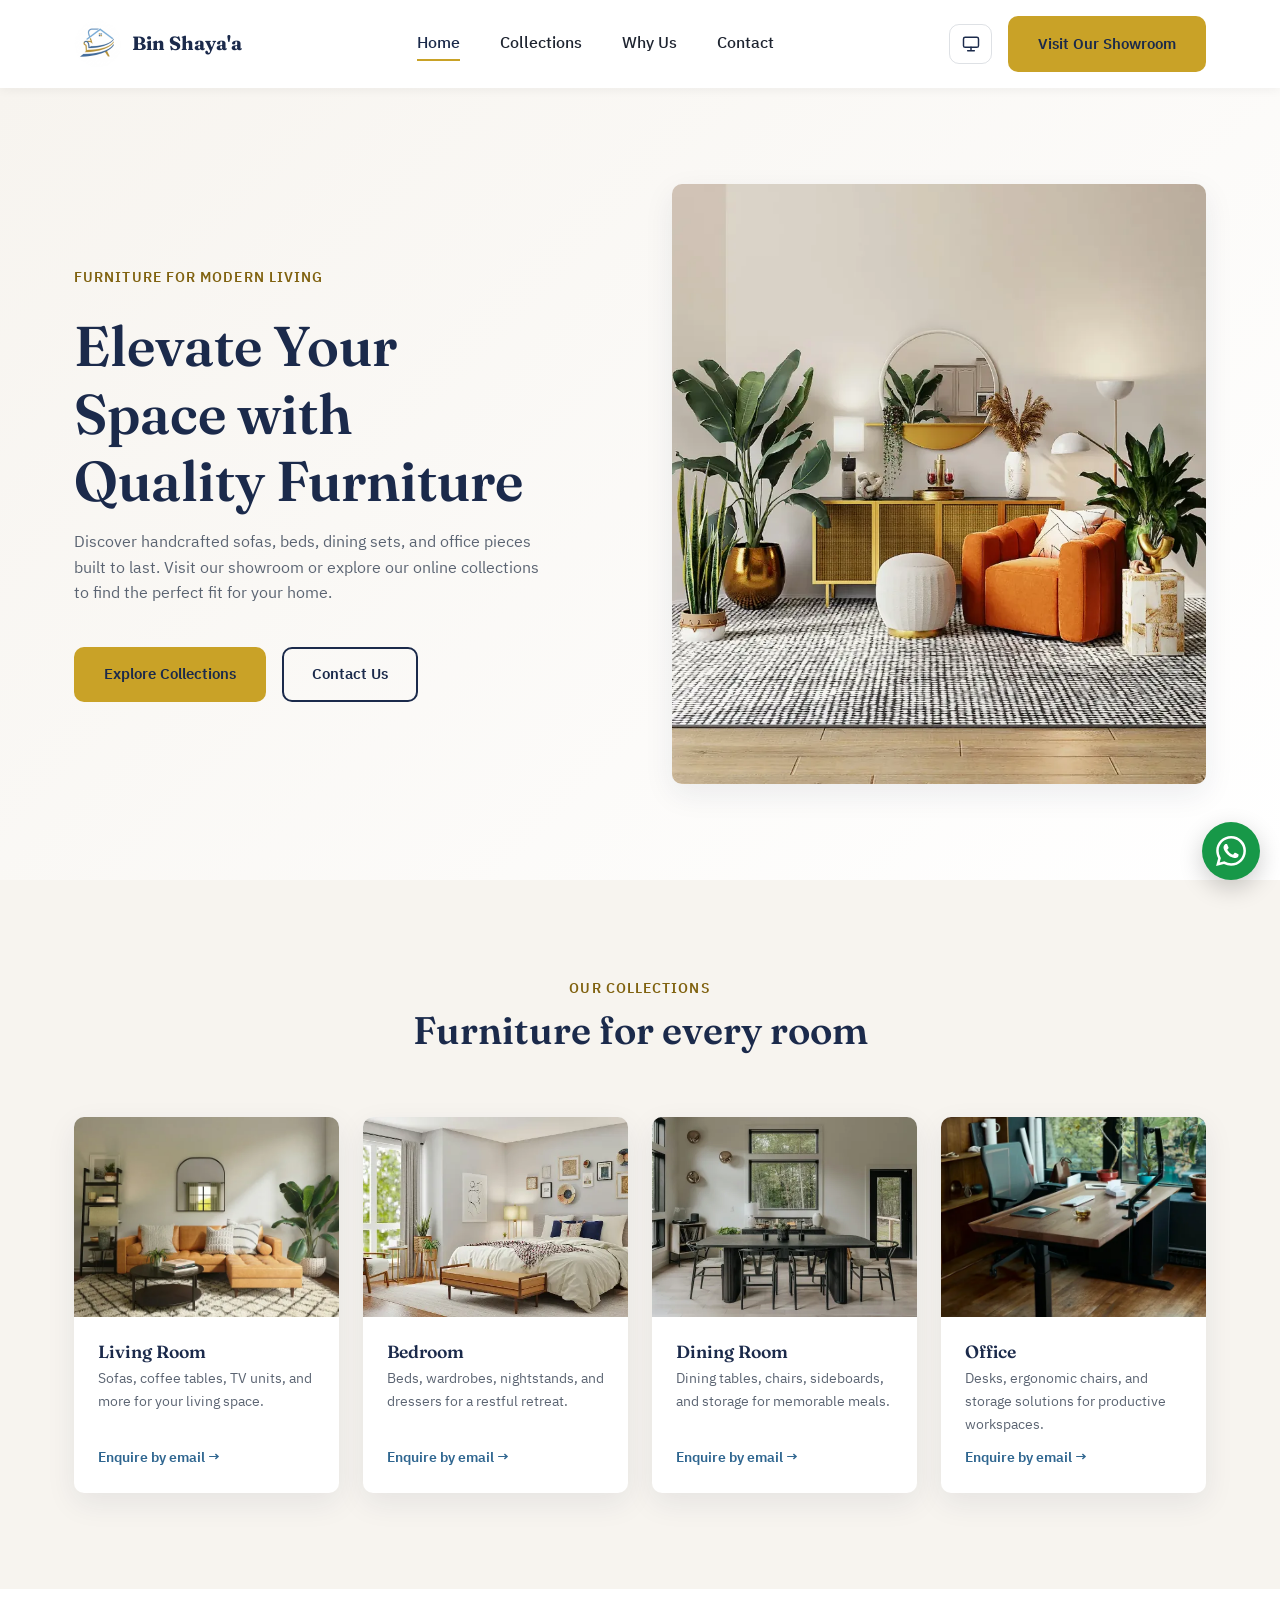
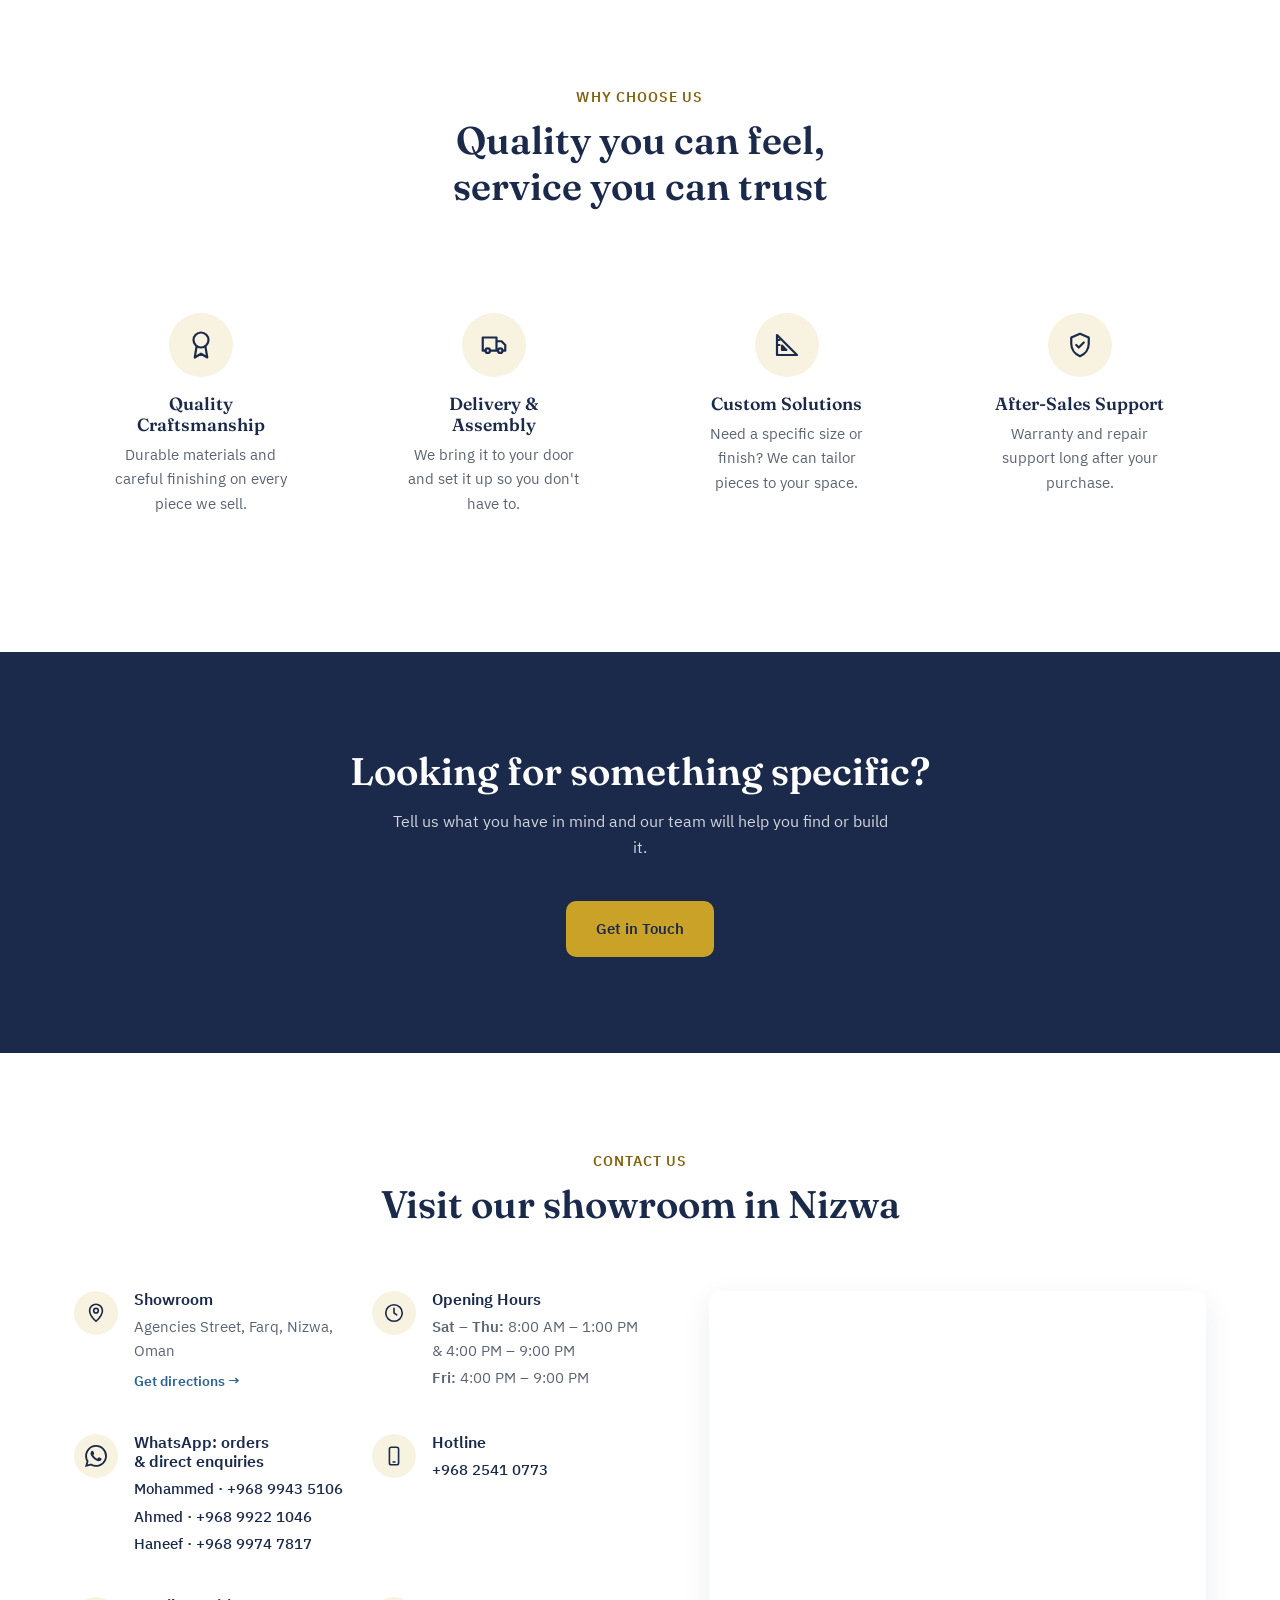
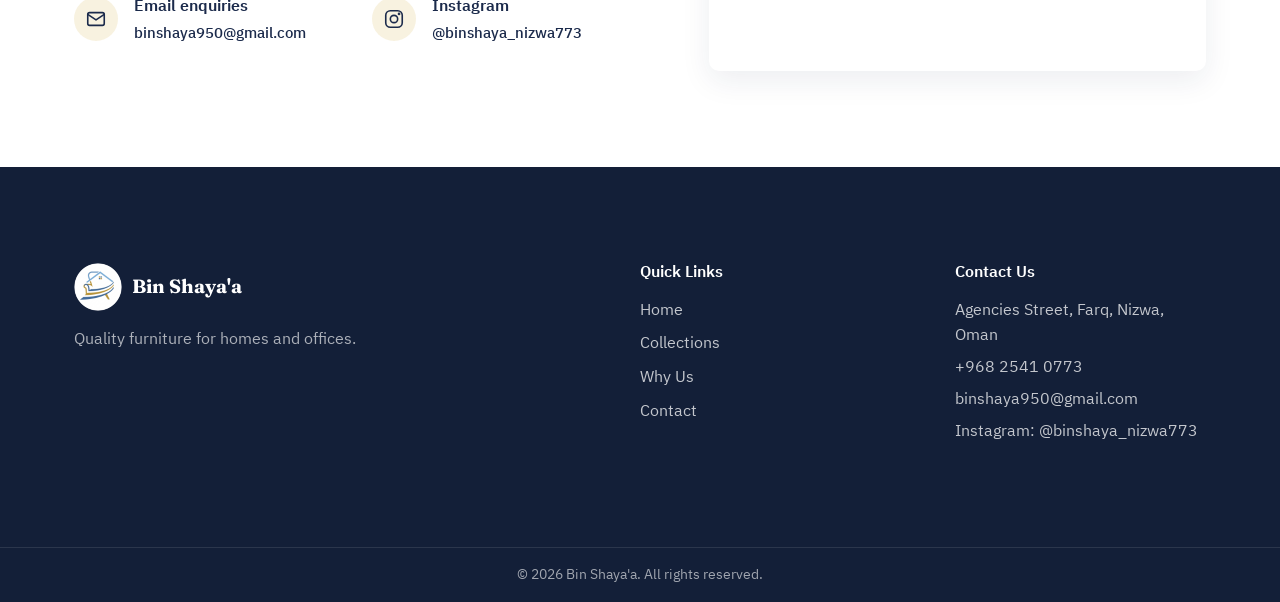
==== commit d9df41d6: "Add dark mode with a Light / System / Dark switcher All colours now come from theme tokens with ligh" ====
--- a/docs/index.html
+++ b/docs/index.html
@@ -5,6 +5,15 @@
     <meta name ="viewport" content="width=device-width, initial-scale=1.0">
     <meta name = "description" content = "Bin Shaya'a furniture showroom in Farq, Nizwa: sofas, beds, dining sets and office furniture, with delivery, assembly and custom sizes. Visit us or message us on WhatsApp.">
     <meta name = "theme-color" content = "#1B2A4B">
+    <meta name = "color-scheme" content = "light dark">
+
+    <!-- Apply the saved theme before the page is drawn, so it never flashes the wrong colours -->
+    <script>
+        try {
+            const savedTheme = localStorage.getItem('theme');
+            if (savedTheme === 'light' || savedTheme === 'dark') document.documentElement.dataset.theme = savedTheme;
+        } catch (error) {}
+    </script>
 
     <title> Bin Shaya'a | Furniture Showroom in Nizwa, Oman </title>
 
@@ -97,13 +106,39 @@
                 </ul>
             </nav>
 
-            <a href = "#contact" class = "btn btn-primary nav-cta"> Visit Our Showroom </a>
-
-            <button class = "nav-toggle" id = "nav-toggle" aria-label = "Toggle menu" aria-expanded = "false" aria-controls = "main-nav">
-                <span class = "bar"></span>
-                <span class = "bar"></span>
-                <span class = "bar"></span>
-            </button>
+            <div class = "header-actions">
+
+                <div class = "theme-switcher">
+                    <button type = "button" class = "theme-toggle" id = "theme-toggle" aria-label = "Theme" aria-haspopup = "true" aria-expanded = "false" aria-controls = "theme-menu">
+                        <svg class = "theme-icon theme-icon-light" viewBox = "0 0 24 24" aria-hidden = "true"><circle cx = "12" cy = "12" r = "4"/><path d = "M12 2v2M12 20v2M4.9 4.9l1.4 1.4M17.7 17.7l1.4 1.4M2 12h2M20 12h2M4.9 19.1l1.4-1.4M17.7 6.3l1.4-1.4"/></svg>
+                        <svg class = "theme-icon theme-icon-dark" viewBox = "0 0 24 24" aria-hidden = "true"><path d = "M20 14.5A8 8 0 0 1 9.5 4a8 8 0 1 0 10.5 10.5z"/></svg>
+                        <svg class = "theme-icon theme-icon-system" viewBox = "0 0 24 24" aria-hidden = "true"><rect x = "3" y = "4" width = "18" height = "12" rx = "2"/><path d = "M8 20h8M12 16v4"/></svg>
+                    </button>
+                    <div class = "theme-menu" id = "theme-menu" role = "group" aria-label = "Theme" hidden>
+                        <button type = "button" data-theme-choice = "light" aria-pressed = "false">
+                            <svg viewBox = "0 0 24 24" aria-hidden = "true"><circle cx = "12" cy = "12" r = "4"/><path d = "M12 2v2M12 20v2M4.9 4.9l1.4 1.4M17.7 17.7l1.4 1.4M2 12h2M20 12h2M4.9 19.1l1.4-1.4M17.7 6.3l1.4-1.4"/></svg>
+                            Light
+                        </button>
+                        <button type = "button" data-theme-choice = "system" aria-pressed = "true">
+                            <svg viewBox = "0 0 24 24" aria-hidden = "true"><rect x = "3" y = "4" width = "18" height = "12" rx = "2"/><path d = "M8 20h8M12 16v4"/></svg>
+                            System
+                        </button>
+                        <button type = "button" data-theme-choice = "dark" aria-pressed = "false">
+                            <svg viewBox = "0 0 24 24" aria-hidden = "true"><path d = "M20 14.5A8 8 0 0 1 9.5 4a8 8 0 1 0 10.5 10.5z"/></svg>
+                            Dark
+                        </button>
+                    </div>
+                </div>
+
+                <a href = "#contact" class = "btn btn-primary nav-cta"> Visit Our Showroom </a>
+
+                <button class = "nav-toggle" id = "nav-toggle" aria-label = "Toggle menu" aria-expanded = "false" aria-controls = "main-nav">
+                    <span class = "bar"></span>
+                    <span class = "bar"></span>
+                    <span class = "bar"></span>
+                </button>
+
+            </div>
 
         </div>
     </header>
--- a/docs/css/style.css
+++ b/docs/css/style.css
@@ -47,6 +47,26 @@
   --color-text: #1E2430;
   --color-text-light: #5B6472;
 
+  /* Theme colours: what each part of the page uses.
+     Light values here; dark values further down. */
+  color-scheme: light;
+  --bg: #FFFFFF;
+  --bg-alt: #F7F4EF;
+  --surface: #FFFFFF;
+  --heading: #1B2A4B;
+  --text: #1E2430;
+  --text-muted: #5B6472;
+  --accent-text: #806210;
+  --link: #2F6690;
+  --focus: #2F6690;
+  --icon: #1B2A4B;
+  --icon-bg: rgba(201, 162, 39, 0.14);
+  --border: rgba(27, 42, 75, 0.14);
+  --header-bg: #FFFFFF;
+  --header-bg-scrolled: rgba(255, 255, 255, 0.96);
+  --cta-bg: #1B2A4B;
+  --footer-bg: #131F38;
+
   /* Typography */
   /* Fraunces for English headings, Noto Naskh Arabic for Arabic ones;
      IBM Plex Sans Arabic covers body text in both languages */
@@ -71,14 +91,62 @@
   --container-width: 1180px;
 }
 
+/* Dark theme: chosen in the theme menu, or "System" when the device is set to dark */
+:root[data-theme="dark"] {
+  color-scheme: dark;
+  --bg: #0F1729;
+  --bg-alt: #141E33;
+  --surface: #1A253D;
+  --heading: #F2EDE3;
+  --text: #D9DEE7;
+  --text-muted: #A7B0BF;
+  --accent-text: #D9B44A;
+  --link: #8FC1E3;
+  --focus: #8FC1E3;
+  --icon: #F2EDE3;
+  --icon-bg: rgba(201, 162, 39, 0.16);
+  --border: rgba(255, 255, 255, 0.12);
+  --header-bg: #0F1729;
+  --header-bg-scrolled: rgba(15, 23, 41, 0.94);
+  --cta-bg: #1E2F55;
+  --footer-bg: #0A1120;
+  --shadow: 0 10px 30px rgba(0, 0, 0, 0.35);
+  --shadow-lg: 0 18px 40px rgba(0, 0, 0, 0.45);
+}
+
+@media (prefers-color-scheme: dark) {
+  :root:not([data-theme="light"]) {
+    color-scheme: dark;
+    --bg: #0F1729;
+    --bg-alt: #141E33;
+    --surface: #1A253D;
+    --heading: #F2EDE3;
+    --text: #D9DEE7;
+    --text-muted: #A7B0BF;
+    --accent-text: #D9B44A;
+    --link: #8FC1E3;
+    --focus: #8FC1E3;
+    --icon: #F2EDE3;
+    --icon-bg: rgba(201, 162, 39, 0.16);
+    --border: rgba(255, 255, 255, 0.12);
+    --header-bg: #0F1729;
+    --header-bg-scrolled: rgba(15, 23, 41, 0.94);
+    --cta-bg: #1E2F55;
+    --footer-bg: #0A1120;
+    --shadow: 0 10px 30px rgba(0, 0, 0, 0.35);
+    --shadow-lg: 0 18px 40px rgba(0, 0, 0, 0.45);
+  }
+}
+
 
 /* Typography and utility classes */
 
 body {
   font-family: var(--font-body);
-  color: var(--color-text);
+  color: var(--text);
   line-height: 1.6;
-  background: var(--color-white);
+  background: var(--bg);
+  transition: background-color var(--transition), color var(--transition);
   -webkit-font-smoothing: antialiased;
 }
 
@@ -90,7 +158,7 @@
   font-family: var(--font-heading);
   font-weight: 600;
   line-height: 1.2;
-  color: var(--color-navy);
+  color: var(--heading);
   text-wrap: balance; /* spreads words evenly so no word is left alone on the last line */
 }
 
@@ -101,7 +169,7 @@
 
 /* Keyboard focus ring: blue on light sections, gold on the navy ones */
 :focus-visible {
-  outline: 3px solid var(--color-blue);
+  outline: 3px solid var(--focus);
   outline-offset: 3px;
 }
 
@@ -122,7 +190,7 @@
 }
 
 .section-alt {
-  background: var(--color-offwhite);
+  background: var(--bg-alt);
 }
 
 .section-header {
@@ -150,7 +218,7 @@
   letter-spacing: 0.08em;
   font-size: 0.85rem;
   font-weight: 600;
-  color: var(--color-gold-text);
+  color: var(--accent-text);
   margin-bottom: var(--space-xs);
 }
 
@@ -178,13 +246,13 @@
 }
 
 .btn-outline {
-  border-color: var(--color-navy);
-  color: var(--color-navy);
+  border-color: var(--heading);
+  color: var(--heading);
 }
 
 .btn-outline:hover {
-  background: var(--color-navy);
-  color: var(--color-white);
+  background: var(--heading);
+  color: var(--bg);
   transform: translateY(-2px);
 }
 
@@ -195,14 +263,14 @@
   position: sticky;
   top: 0;
   z-index: 100;
-  background: var(--color-white);
+  background: var(--header-bg);
   box-shadow: 0 2px 10px rgba(0, 0, 0, 0.05);
   transition: box-shadow var(--transition), background-color var(--transition);
 }
 
 /* Added by script.js once the page is scrolled */
 .site-header.scrolled {
-  background: rgba(255, 255, 255, 0.96);
+  background: var(--header-bg-scrolled);
   backdrop-filter: blur(8px);
   box-shadow: 0 6px 20px rgba(27, 42, 75, 0.12);
 }
@@ -231,7 +299,7 @@
   font-family: var(--font-heading);
   font-weight: 700;
   font-size: 1.2rem;
-  color: var(--color-navy);
+  color: var(--heading);
 }
 
 .nav-list {
@@ -263,17 +331,118 @@
 }
 
 .nav-link.active {
-  color: var(--color-navy);
+  color: var(--heading);
+}
+
+/* Right side of the header: language, theme, showroom button, menu toggle */
+.header-actions {
+  display: flex;
+  align-items: center;
+  gap: var(--space-xs);
 }
 
 .nav-cta {
-  margin-left: var(--space-md);
+  margin-inline-start: var(--space-xs);
+}
+
+.theme-toggle,
+.lang-switch {
+  display: inline-flex;
+  align-items: center;
+  justify-content: center;
+  height: 40px;
+  min-width: 40px;
+  padding-inline: 0.65rem;
+  border: 1px solid var(--border);
+  border-radius: var(--radius);
+  background: transparent;
+  color: var(--heading);
+  font-size: 0.9rem;
+  font-weight: 500;
+  transition: var(--transition);
+}
+
+.theme-toggle:hover,
+.lang-switch:hover {
+  background: var(--bg-alt);
+}
+
+.theme-switcher {
+  position: relative;
+}
+
+/* Small line icons used by the theme switcher */
+.theme-icon,
+.theme-menu svg {
+  width: 20px;
+  height: 20px;
+  fill: none;
+  stroke: currentColor;
+  stroke-width: 1.75;
+  stroke-linecap: round;
+  stroke-linejoin: round;
+}
+
+/* The toggle shows the icon of the current choice */
+.theme-icon {
+  display: none;
+}
+
+:root[data-theme="light"] .theme-icon-light,
+:root[data-theme="dark"] .theme-icon-dark,
+:root:not([data-theme]) .theme-icon-system {
+  display: block;
+}
+
+.theme-menu {
+  position: absolute;
+  top: calc(100% + 8px);
+  inset-inline-end: 0;
+  z-index: 110;
+  display: flex;
+  flex-direction: column;
+  gap: 2px;
+  min-width: 170px;
+  padding: 0.4rem;
+  background: var(--surface);
+  border: 1px solid var(--border);
+  border-radius: var(--radius);
+  box-shadow: var(--shadow-lg);
+}
+
+.theme-menu[hidden] {
+  display: none;
+}
+
+.theme-menu button {
+  display: flex;
+  align-items: center;
+  gap: 0.6rem;
+  width: 100%;
+  padding: 0.55rem 0.7rem;
+  border: 0;
+  border-radius: 8px;
+  background: none;
+  color: var(--text);
+  text-align: start;
+  transition: var(--transition);
+}
+
+.theme-menu button:hover {
+  background: var(--bg-alt);
+}
+
+.theme-menu button[aria-pressed="true"] {
+  background: var(--icon-bg);
+  color: var(--heading);
+  font-weight: 600;
 }
 
 .nav-toggle {
   display: none;
   flex-direction: column;
   gap: 5px;
+  padding: 10px 7px; /* bigger tap area around the three bars */
   background: none;
   border: none;
 }
@@ -281,7 +450,7 @@
 .nav-toggle .bar {
   width: 26px;
   height: 3px;
-  background: var(--color-navy);
+  background: var(--heading);
   border-radius: 2px;
   transition: var(--transition);
 }
@@ -304,7 +473,7 @@
 
 .hero {
   padding-block: var(--space-2xl);
-  background: linear-gradient(135deg, var(--color-offwhite) 0%, var(--color-white) 100%);
+  background: linear-gradient(135deg, var(--bg-alt) 0%, var(--bg) 100%);
 }
 
 .hero-container {
@@ -320,7 +489,7 @@
 }
 
 .hero-text {
-  color: var(--color-text-light);
+  color: var(--text-muted);
   margin-bottom: var(--space-lg);
   max-width: 480px;
 }
@@ -370,8 +539,8 @@
   width: 64px;
   height: 64px;
   border-radius: 50%;
-  background: rgba(201, 162, 39, 0.14);
-  color: var(--color-navy);
+  background: var(--icon-bg);
+  color: var(--icon);
   margin-bottom: var(--space-sm);
   transition: var(--transition);
 }
@@ -390,6 +559,7 @@
 
 .feature-card:hover .feature-icon {
   background: var(--color-gold);
+  color: var(--color-navy);
 }
 
 .feature-card h3 {
@@ -398,7 +568,7 @@
 }
 
 .feature-card p {
-  color: var(--color-text-light);
+  color: var(--text-muted);
   font-size: 0.95rem;
 }
 
@@ -416,7 +586,7 @@
   flex-direction: column;
   border-radius: var(--radius);
   overflow: hidden;
-  background: var(--color-white);
+  background: var(--surface);
   box-shadow: var(--shadow);
   transition: var(--transition);
 }
@@ -456,27 +626,27 @@
 }
 
 .collection-info p {
-  color: var(--color-text-light);
+  color: var(--text-muted);
   font-size: 0.9rem;
   margin-bottom: 0.6rem;
 }
 
 .text-link {
-  color: var(--color-blue);
+  color: var(--link);
   font-weight: 600;
   font-size: 0.9rem;
   transition: var(--transition);
 }
 
 .text-link:hover {
-  color: var(--color-gold-text);
+  color: var(--accent-text);
 }
 
 
 /* --- CTA Section --- */
 
 .cta {
-  background: var(--color-navy);
+  background: var(--cta-bg);
   color: var(--color-white);
   text-align: center;
 }
@@ -521,8 +691,8 @@
   width: 44px;
   height: 44px;
   border-radius: 50%;
-  background: rgba(201, 162, 39, 0.14);
-  color: var(--color-navy);
+  background: var(--icon-bg);
+  color: var(--icon);
 }
 
 .contact-icon svg {
@@ -544,7 +714,7 @@
 
 .contact-item p,
 .contact-list li {
-  color: var(--color-text-light);
+  color: var(--text-muted);
   font-size: 0.95rem;
 }
 
@@ -563,13 +733,13 @@
 }
 
 .contact-item a:not(.text-link) {
-  color: var(--color-navy);
+  color: var(--heading);
   font-weight: 500;
   transition: var(--transition);
 }
 
 .contact-item a:not(.text-link):hover {
-  color: var(--color-blue);
+  color: var(--link);
 }
 
 .contact-map iframe {
@@ -627,19 +797,19 @@
   bottom: calc(100% + 12px);
   width: 280px;
   padding: var(--space-md);
-  background: var(--color-white);
+  background: var(--surface);
   border-radius: var(--radius);
   box-shadow: var(--shadow-lg);
 }
 
 .wa-title {
   font-weight: 600;
-  color: var(--color-navy);
+  color: var(--heading);
 }
 
 .wa-subtitle {
   font-size: 0.85rem;
-  color: var(--color-text-light);
+  color: var(--text-muted);
   margin-bottom: var(--space-xs);
 }
 
@@ -654,16 +824,16 @@
 }
 
 .wa-list a:hover {
-  background: var(--color-offwhite);
+  background: var(--bg-alt);
 }
 
 .wa-name {
   font-weight: 600;
-  color: var(--color-navy);
+  color: var(--heading);
 }
 
 .wa-number {
-  color: var(--color-text-light);
+  color: var(--text-muted);
   font-size: 0.9rem;
 }
 
@@ -671,7 +841,7 @@
 /* --- Footer --- */
 
 .site-footer {
-  background: var(--color-navy-dark);
+  background: var(--footer-bg);
   color: rgba(255, 255, 255, 0.85);
 }
 
@@ -741,7 +911,7 @@
   place-items: center;
   text-align: center;
   padding-block: var(--space-xl);
-  background: linear-gradient(135deg, var(--color-offwhite) 0%, var(--color-white) 100%);
+  background: linear-gradient(135deg, var(--bg-alt) 0%, var(--bg) 100%);
 }
 
 .error-logo {
@@ -763,7 +933,7 @@
 }
 
 .error-text {
-  color: var(--color-text-light);
+  color: var(--text-muted);
   max-width: 420px;
   text-wrap: balance;
   margin: 0 auto var(--space-lg);
@@ -801,55 +971,7 @@
 /* --- Responsive Design --- */
 
 @media (max-width: 960px) {
-  .nav-list {
-    gap: var(--space-md);
-  }
-
-  .hero-container {
-    grid-template-columns: 1fr;
-    text-align: center;
-  }
-
-  .hero-text {
-    margin-inline: auto;
-  }
-
-  .hero-actions {
-    justify-content: center;
-  }
-
-  .features-grid,
-  .collections-grid {
-    grid-template-columns: repeat(2, 1fr);
-  }
-
-  .footer-grid {
-    grid-template-columns: 1fr 1fr;
-  }
-
-  .footer-brand {
-    grid-column: 1 / -1;
-  }
-
-  .contact-grid {
-    grid-template-columns: 1fr;
-  }
-
-  .contact-map iframe {
-    min-height: 320px;
-  }
-}
-
-@media (max-width: 720px) {
-  .hero,
-  .section {
-    padding-block: var(--space-xl);
-  }
-
-  .feature-card {
-    padding: var(--space-md);
-  }
-
+  /* Tablets and phones use the menu button, leaving room for the language and theme buttons */
   .nav-list,
   .nav-cta {
     display: none;
@@ -867,9 +989,54 @@
     top: 100%;
     left: 0;
     right: 0;
-    background: var(--color-white);
+    background: var(--surface);
     padding: var(--space-md);
     box-shadow: var(--shadow);
+  }
+
+  .hero-container {
+    grid-template-columns: 1fr;
+    text-align: center;
+  }
+
+  .hero-text {
+    margin-inline: auto;
+  }
+
+  .hero-actions {
+    justify-content: center;
+  }
+
+  .features-grid,
+  .collections-grid {
+    grid-template-columns: repeat(2, 1fr);
+  }
+
+  .footer-grid {
+    grid-template-columns: 1fr 1fr;
+  }
+
+  .footer-brand {
+    grid-column: 1 / -1;
+  }
+
+  .contact-grid {
+    grid-template-columns: 1fr;
+  }
+
+  .contact-map iframe {
+    min-height: 320px;
+  }
+}
+
+@media (max-width: 720px) {
+  .hero,
+  .section {
+    padding-block: var(--space-xl);
+  }
+
+  .feature-card {
+    padding: var(--space-md);
   }
 
   .features-grid,
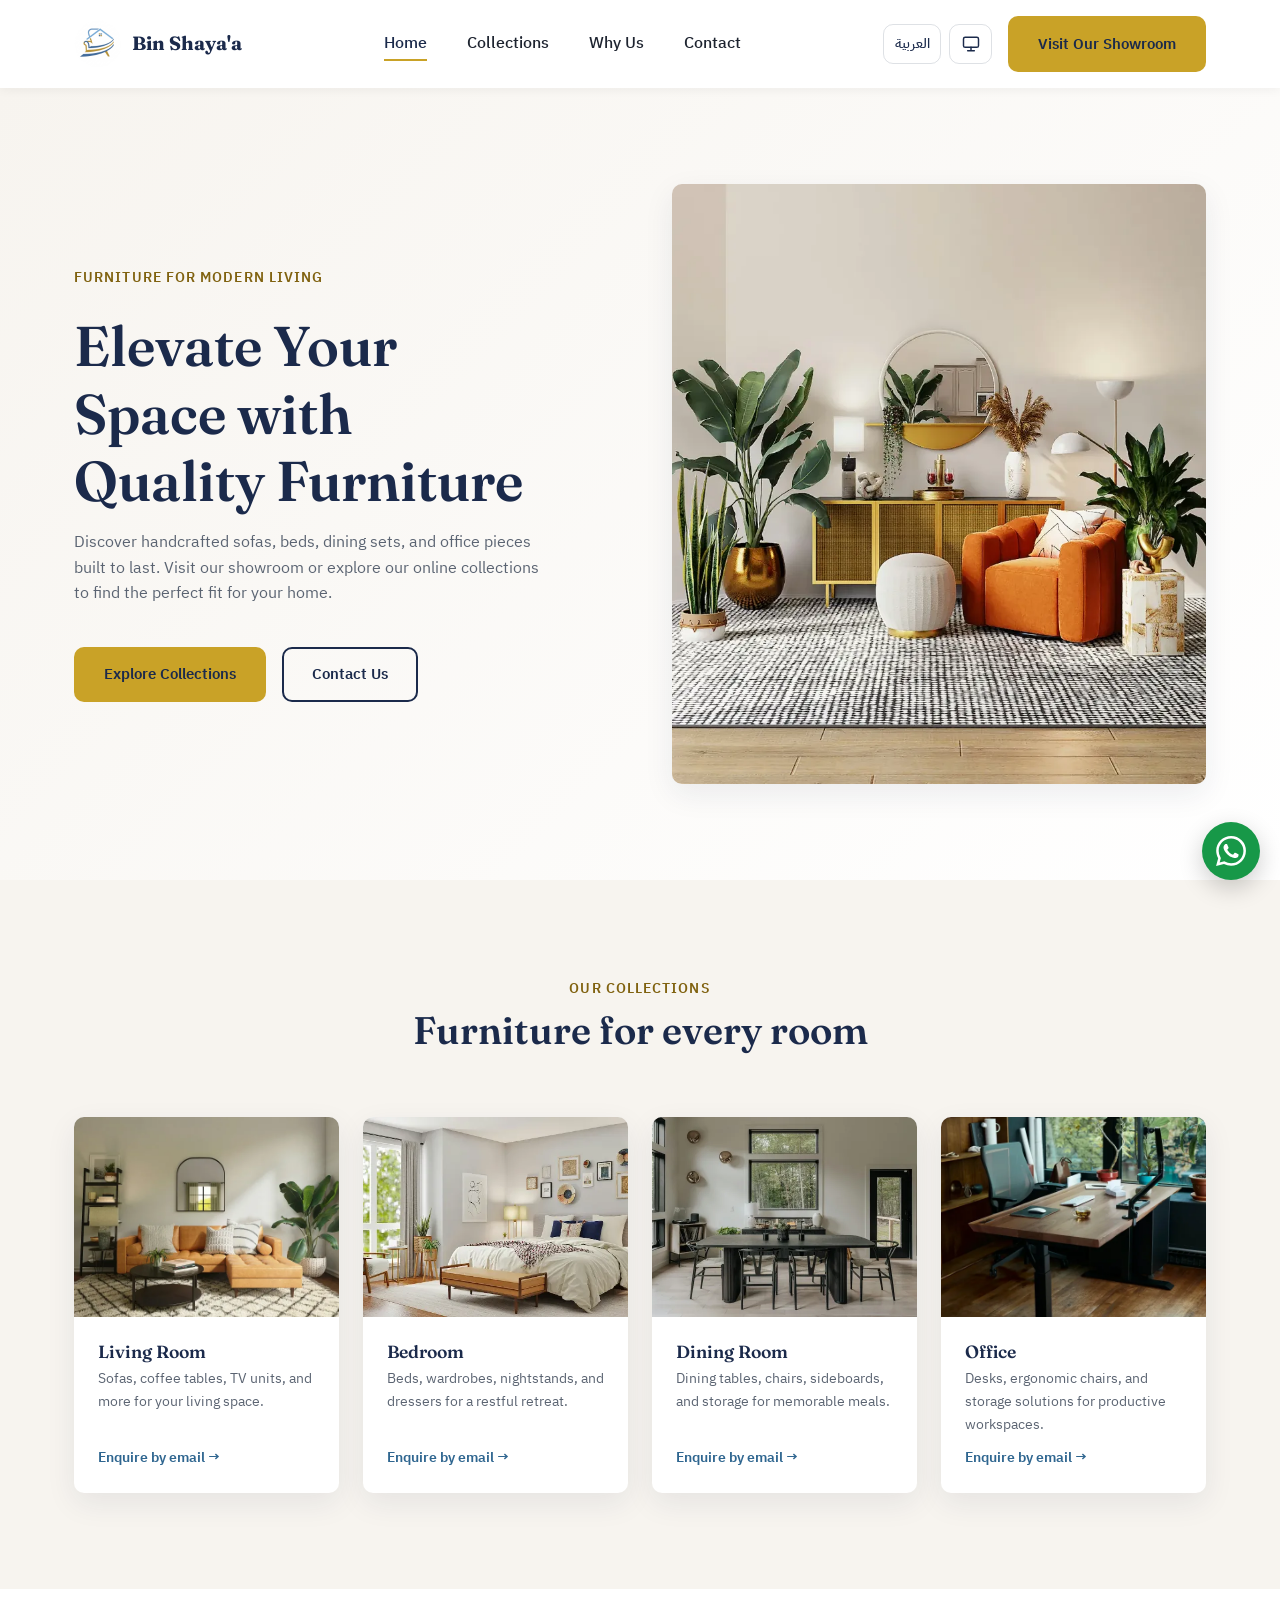
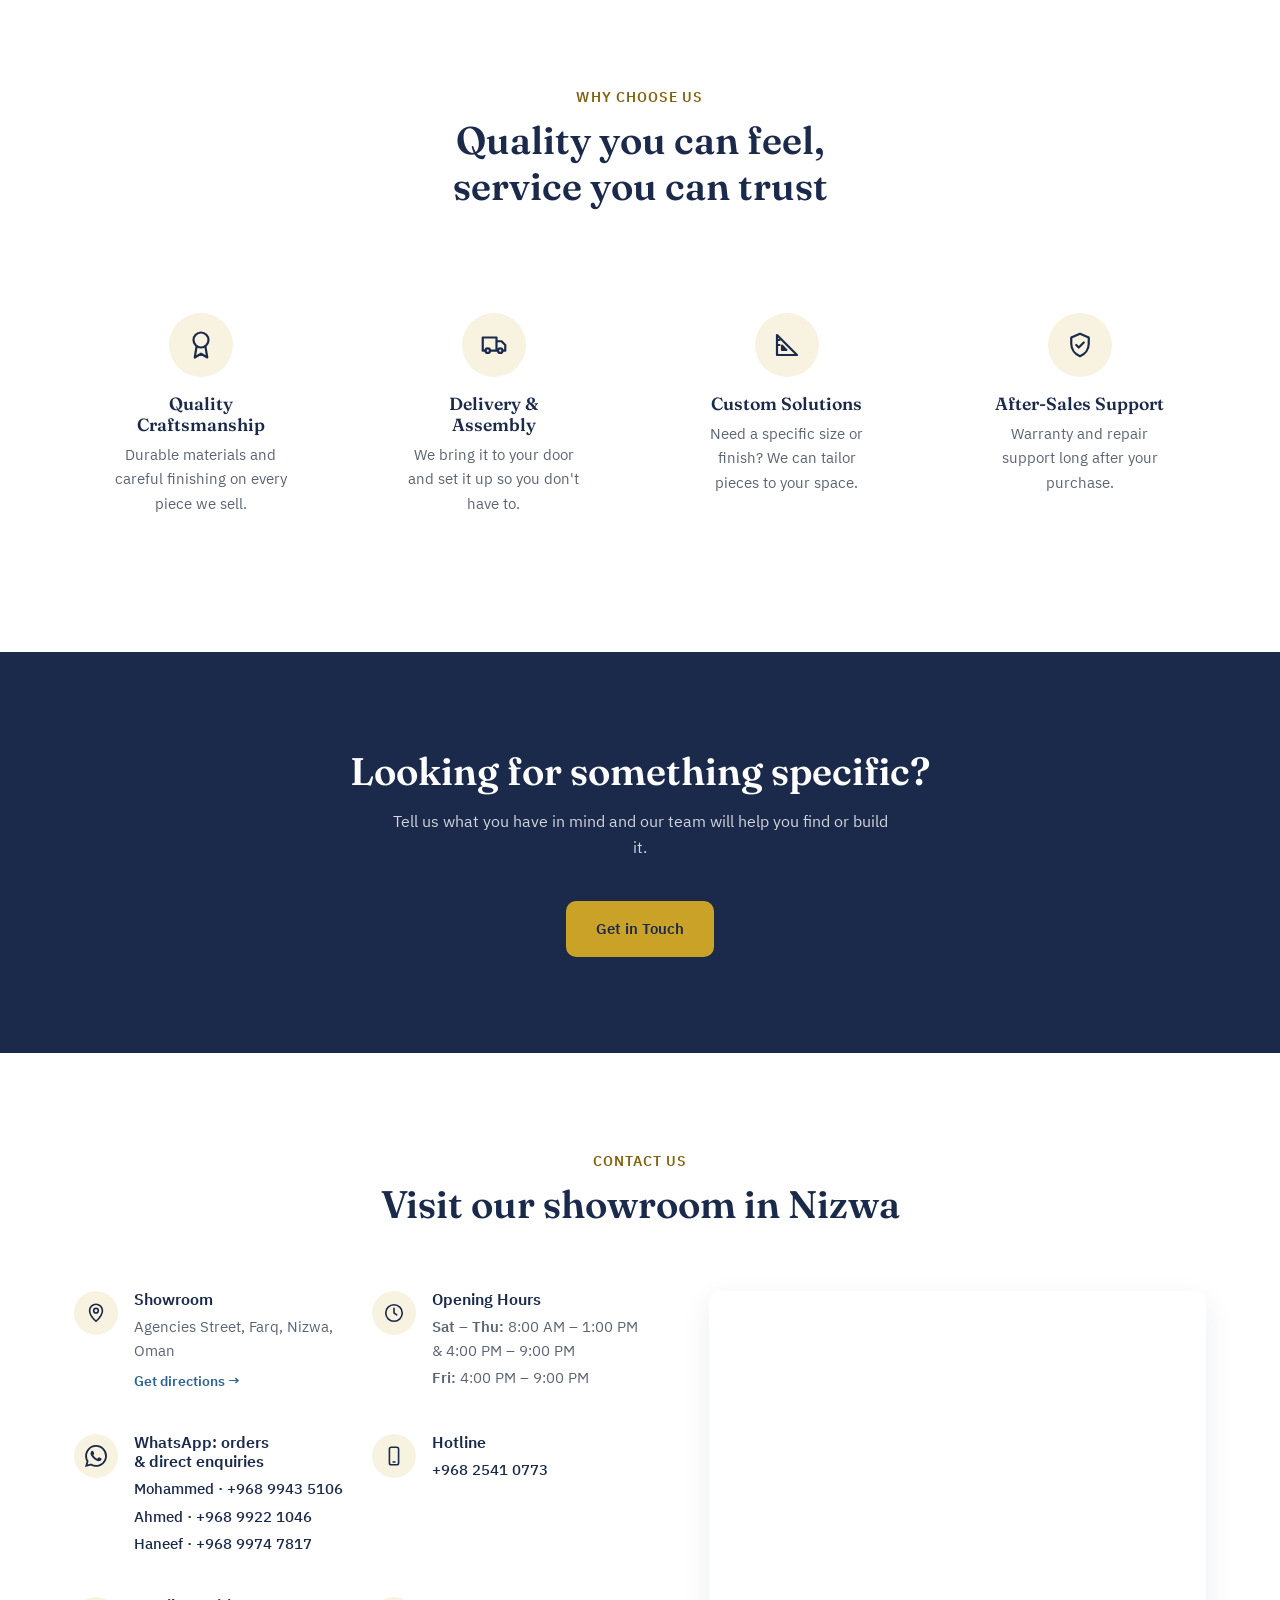
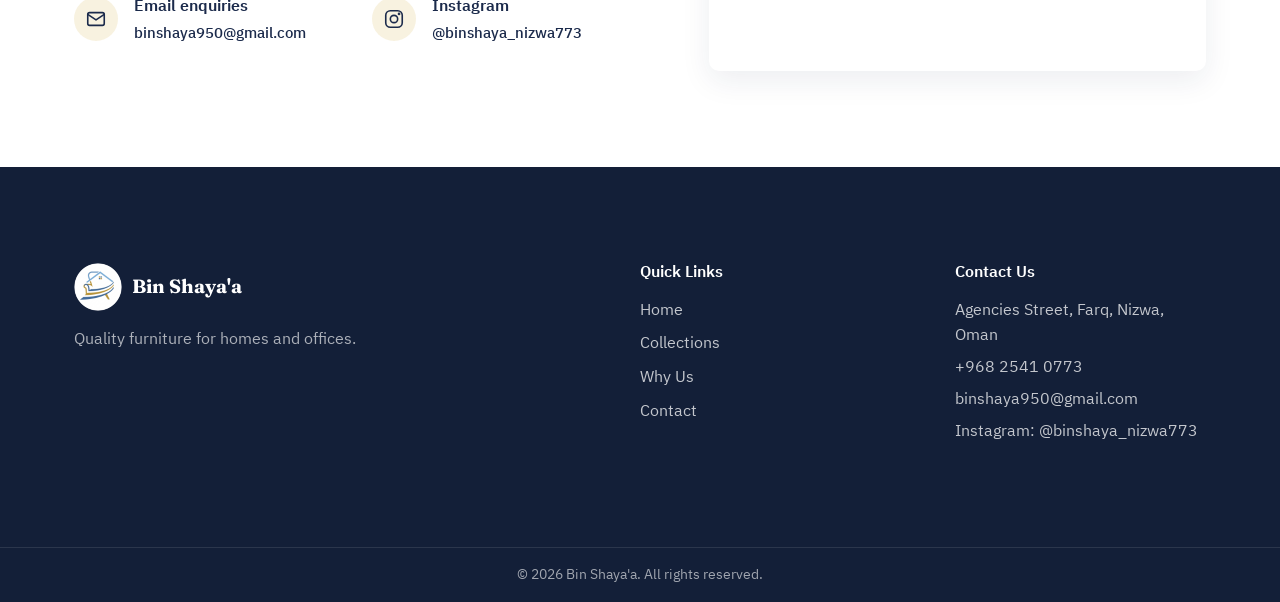
==== commit 0870b2ce: "Add Arabic version of the site with a language switch New /ar/ page (lang=ar, dir=rtl) with full Ara" ====
--- a/docs/index.html
+++ b/docs/index.html
@@ -18,6 +18,9 @@
     <title> Bin Shaya'a | Furniture Showroom in Nizwa, Oman </title>
 
     <link rel = "canonical" href = "https://binshaya-furniture.github.io/">
+    <link rel = "alternate" hreflang = "en" href = "https://binshaya-furniture.github.io/">
+    <link rel = "alternate" hreflang = "ar" href = "https://binshaya-furniture.github.io/ar/">
+    <link rel = "alternate" hreflang = "x-default" href = "https://binshaya-furniture.github.io/">
     <link rel = "icon" href = "assets/images/logo-96.png" type = "image/png" sizes = "96x96">
     <link rel = "apple-touch-icon" href = "assets/images/apple-touch-icon.png">
 
@@ -108,6 +111,8 @@
 
             <div class = "header-actions">
 
+                <a href = "ar/" class = "lang-switch" lang = "ar" hreflang = "ar"> العربية </a>
+
                 <div class = "theme-switcher">
                     <button type = "button" class = "theme-toggle" id = "theme-toggle" aria-label = "Theme" aria-haspopup = "true" aria-expanded = "false" aria-controls = "theme-menu">
                         <svg class = "theme-icon theme-icon-light" viewBox = "0 0 24 24" aria-hidden = "true"><circle cx = "12" cy = "12" r = "4"/><path d = "M12 2v2M12 20v2M4.9 4.9l1.4 1.4M17.7 17.7l1.4 1.4M2 12h2M20 12h2M4.9 19.1l1.4-1.4M17.7 6.3l1.4-1.4"/></svg>
--- a/docs/css/style.css
+++ b/docs/css/style.css
@@ -316,7 +316,7 @@
 .nav-link::after {
   content: '';
   position: absolute;
-  left: 0;
+  inset-inline-start: 0;
   bottom: -2px;
   width: 0;
   height: 2px;
@@ -757,7 +757,7 @@
 
 .wa-widget {
   position: fixed;
-  right: 20px;
+  inset-inline-end: 20px;
   bottom: 20px;
   z-index: 90;
 }
@@ -793,7 +793,7 @@
 
 .wa-panel {
   position: absolute;
-  right: 0;
+  inset-inline-end: 0;
   bottom: calc(100% + 12px);
   width: 280px;
   padding: var(--space-md);
@@ -941,6 +941,11 @@
 
 .error-actions {
   justify-content: center;
+}
+
+.error-text-ar {
+  margin-top: var(--space-lg);
+  margin-bottom: 0;
 }
 
 
@@ -1058,6 +1063,45 @@
   }
 }
 
+/* Very small phones: keep the logo, language, theme and menu buttons on one line */
+@media (max-width: 420px) {
+  .logo-text {
+    font-size: 1.05rem;
+  }
+
+  .header-actions {
+    gap: 0.35rem;
+  }
+
+  .theme-toggle,
+  .lang-switch {
+    padding-inline: 0.5rem;
+  }
+}
+
+
+/* --- Arabic page (right-to-left) --- */
+
+html[lang="ar"] body {
+  line-height: 1.8; /* Arabic letters need a little more room between lines */
+}
+
+html[lang="ar"] h1,
+html[lang="ar"] h2,
+html[lang="ar"] h3,
+html[lang="ar"] .logo-text {
+  font-weight: 700;
+  line-height: 1.45;
+}
+
+/* Spacing out or capitalising letters would break Arabic joined script */
+html[lang="ar"] .eyebrow {
+  letter-spacing: 0;
+  text-transform: none;
+  font-size: 0.95rem;
+}
+
+
 /* Respect the "reduce motion" setting in the visitor's OS */
 @media (prefers-reduced-motion: reduce) {
   html {
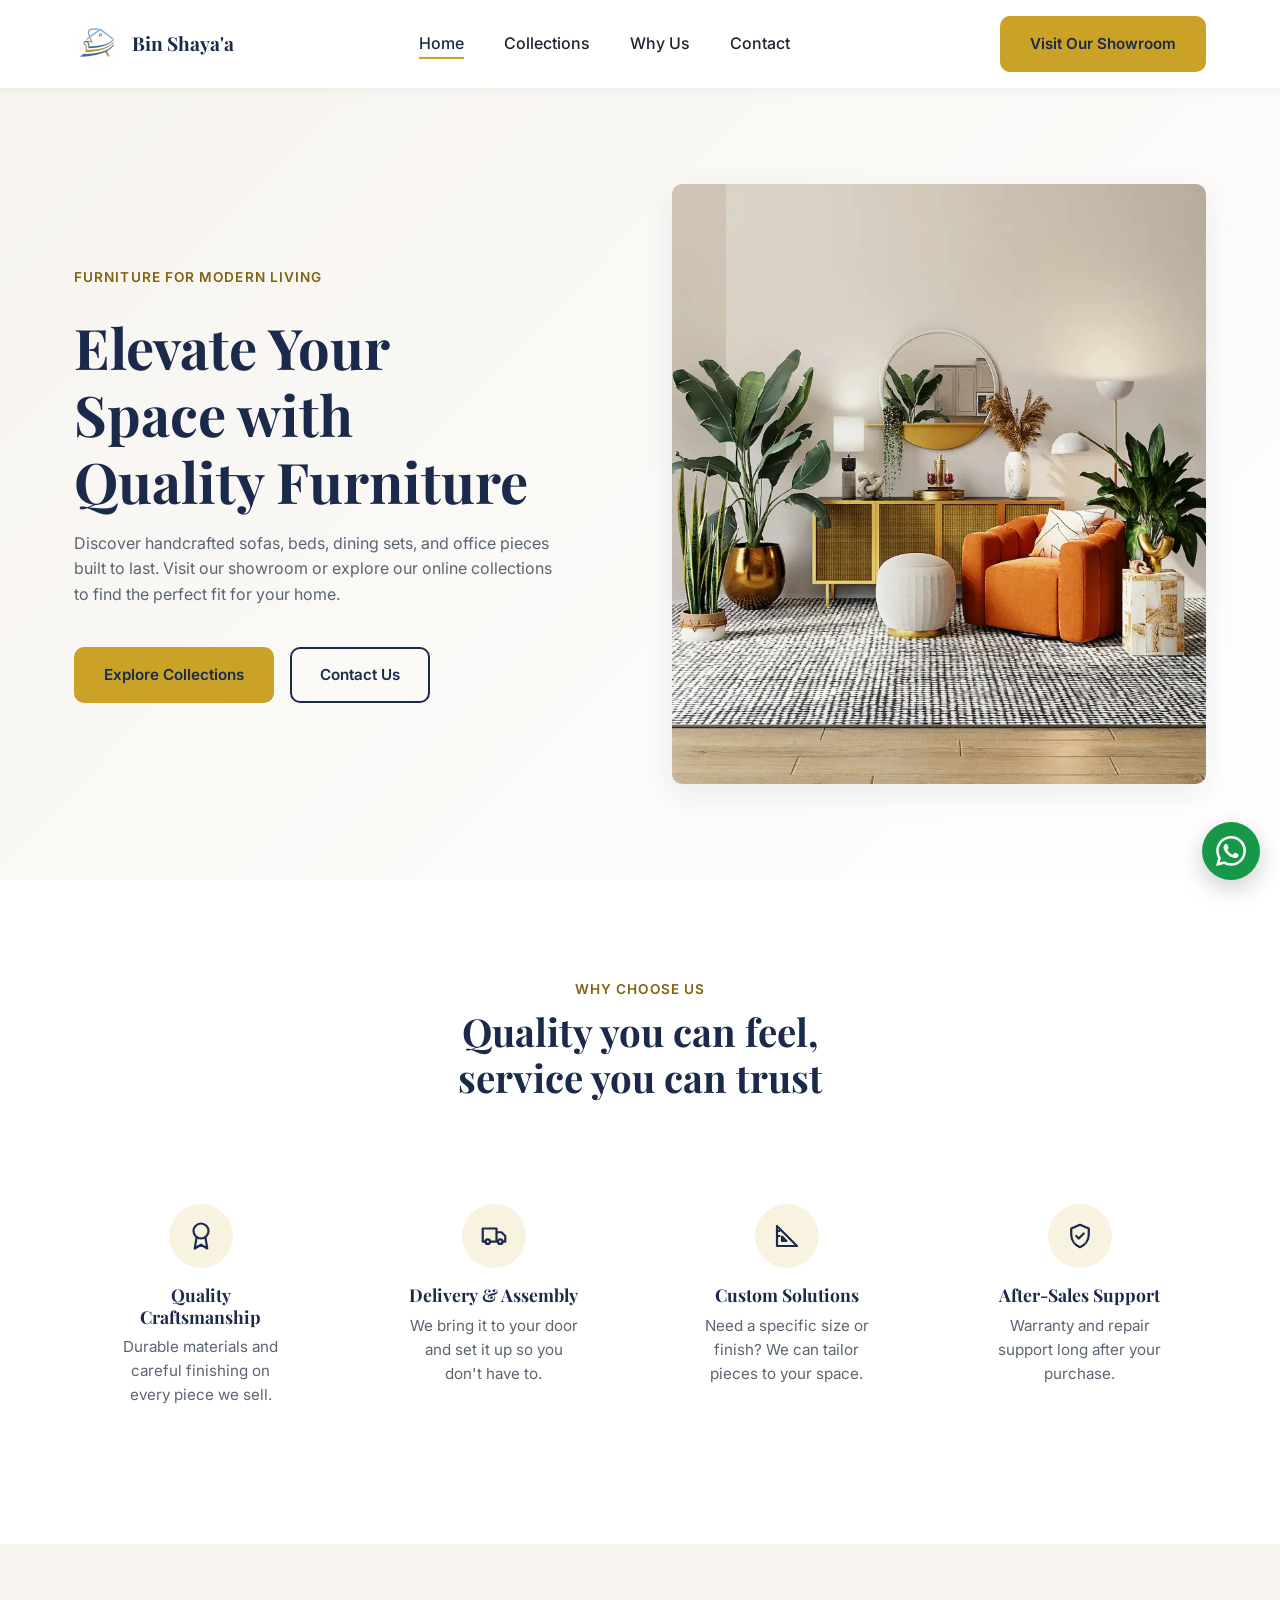
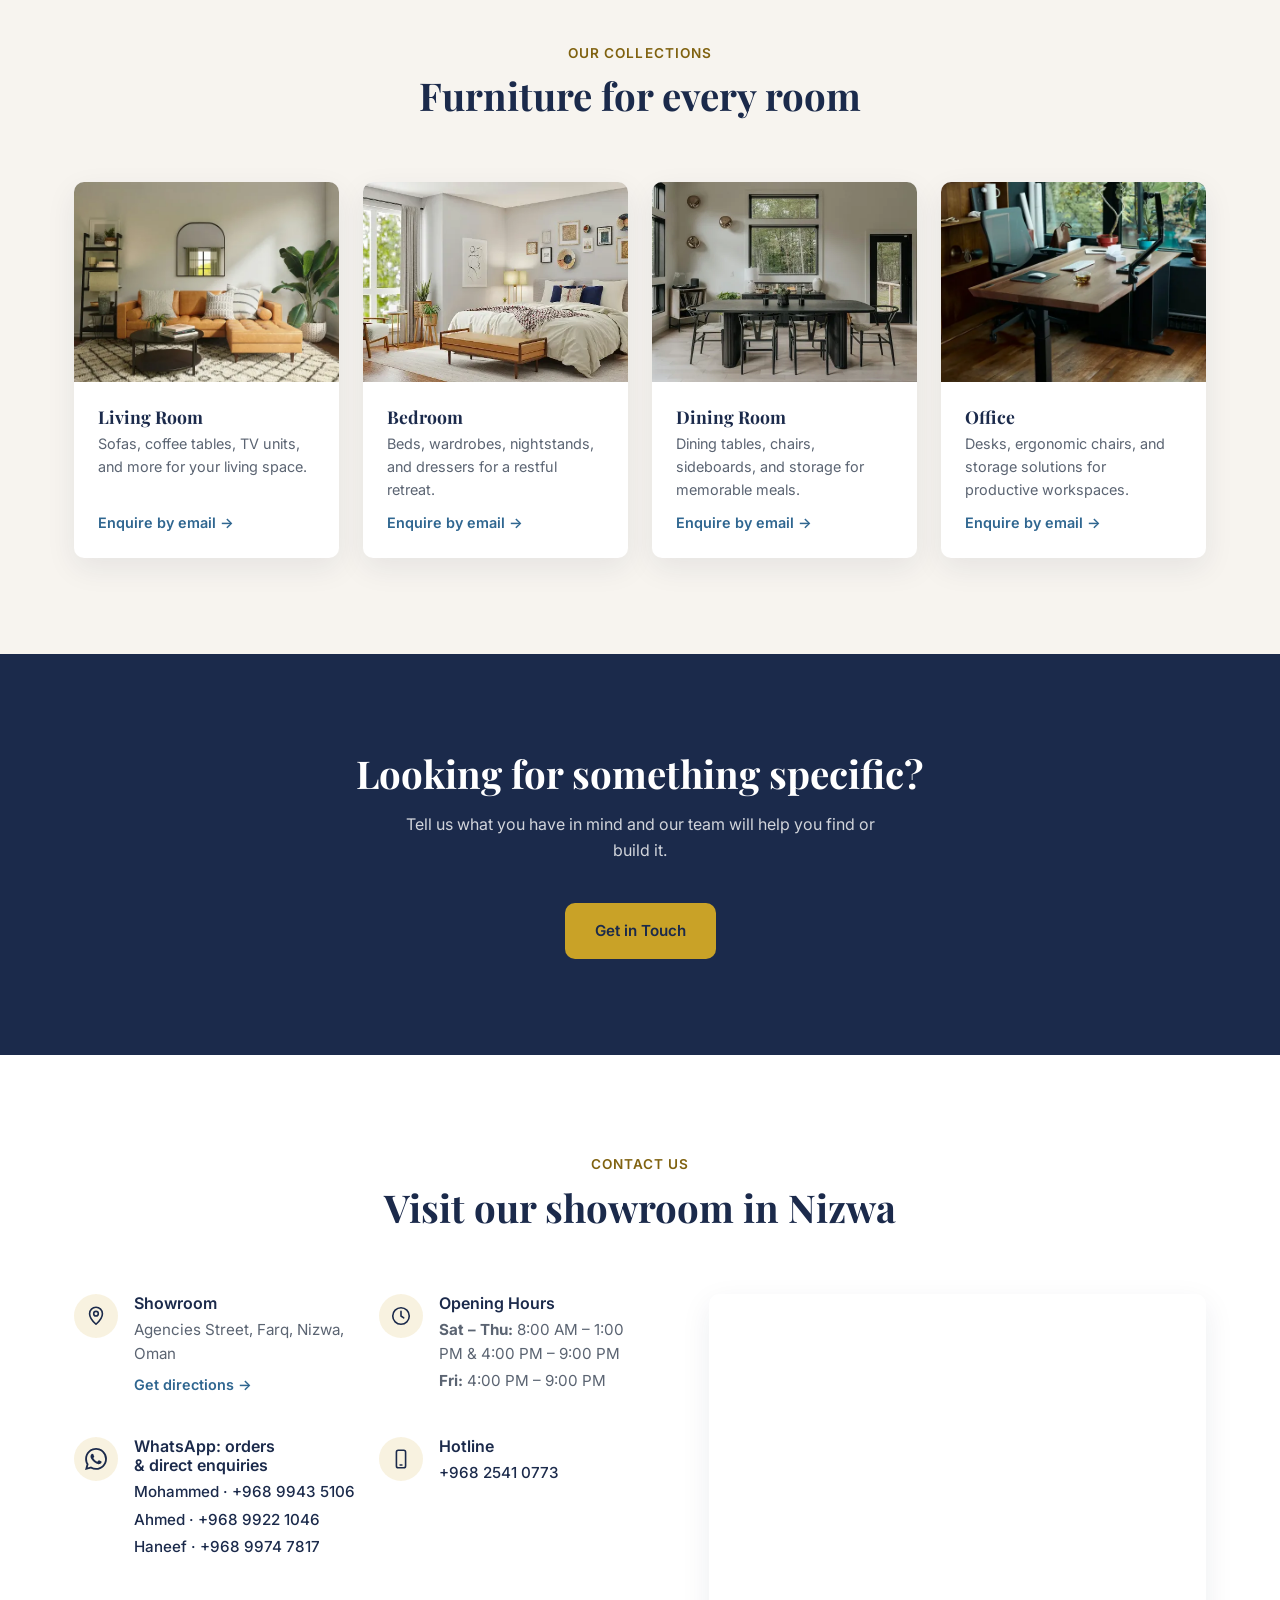
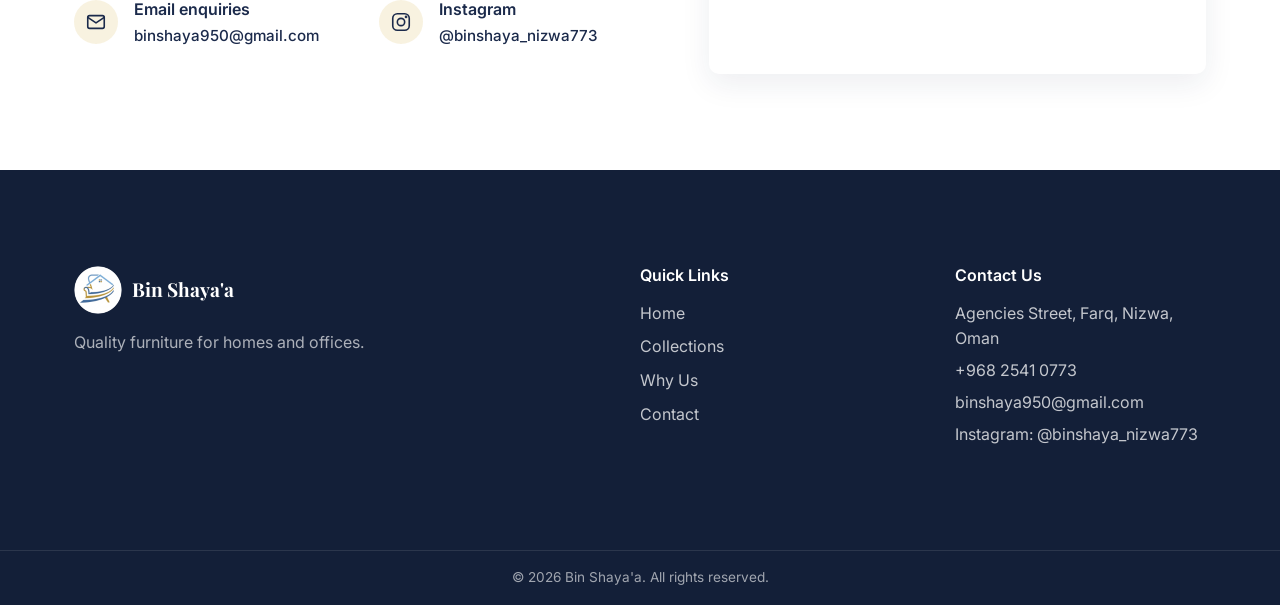
==== commit f524c321: "Site polish" ====
--- a/docs/index.html
+++ b/docs/index.html
@@ -5,22 +5,10 @@
     <meta name ="viewport" content="width=device-width, initial-scale=1.0">
     <meta name = "description" content = "Bin Shaya'a furniture showroom in Farq, Nizwa: sofas, beds, dining sets and office furniture, with delivery, assembly and custom sizes. Visit us or message us on WhatsApp.">
     <meta name = "theme-color" content = "#1B2A4B">
-    <meta name = "color-scheme" content = "light dark">
-
-    <!-- Apply the saved theme before the page is drawn, so it never flashes the wrong colours -->
-    <script>
-        try {
-            const savedTheme = localStorage.getItem('theme');
-            if (savedTheme === 'light' || savedTheme === 'dark') document.documentElement.dataset.theme = savedTheme;
-        } catch (error) {}
-    </script>
 
     <title> Bin Shaya'a | Furniture Showroom in Nizwa, Oman </title>
 
     <link rel = "canonical" href = "https://binshaya-furniture.github.io/">
-    <link rel = "alternate" hreflang = "en" href = "https://binshaya-furniture.github.io/">
-    <link rel = "alternate" hreflang = "ar" href = "https://binshaya-furniture.github.io/ar/">
-    <link rel = "alternate" hreflang = "x-default" href = "https://binshaya-furniture.github.io/">
     <link rel = "icon" href = "assets/images/logo-96.png" type = "image/png" sizes = "96x96">
     <link rel = "apple-touch-icon" href = "assets/images/apple-touch-icon.png">
 
@@ -83,7 +71,7 @@
     <!-- Google Fonts -->
     <link rel = "preconnect" href = "https://fonts.googleapis.com">
     <link rel = "preconnect" href = "https://fonts.gstatic.com" crossorigin>
-    <link href = "https://fonts.googleapis.com/css2?family=Fraunces:opsz,wght@9..144,600..700&family=IBM+Plex+Sans+Arabic:wght@400;500;600&family=Noto+Naskh+Arabic:wght@600..700&display=swap" rel = "stylesheet">
+    <link href = "https://fonts.googleapis.com/css2?family=Inter:wght@400;500;600&family=Playfair+Display:wght@600;700&display=swap" rel = "stylesheet">
 
     <link rel = "stylesheet" href = "css/style.css">
 
@@ -109,41 +97,13 @@
                 </ul>
             </nav>
 
-            <div class = "header-actions">
-
-                <a href = "ar/" class = "lang-switch" lang = "ar" hreflang = "ar"> العربية </a>
-
-                <div class = "theme-switcher">
-                    <button type = "button" class = "theme-toggle" id = "theme-toggle" aria-label = "Theme" aria-haspopup = "true" aria-expanded = "false" aria-controls = "theme-menu">
-                        <svg class = "theme-icon theme-icon-light" viewBox = "0 0 24 24" aria-hidden = "true"><circle cx = "12" cy = "12" r = "4"/><path d = "M12 2v2M12 20v2M4.9 4.9l1.4 1.4M17.7 17.7l1.4 1.4M2 12h2M20 12h2M4.9 19.1l1.4-1.4M17.7 6.3l1.4-1.4"/></svg>
-                        <svg class = "theme-icon theme-icon-dark" viewBox = "0 0 24 24" aria-hidden = "true"><path d = "M20 14.5A8 8 0 0 1 9.5 4a8 8 0 1 0 10.5 10.5z"/></svg>
-                        <svg class = "theme-icon theme-icon-system" viewBox = "0 0 24 24" aria-hidden = "true"><rect x = "3" y = "4" width = "18" height = "12" rx = "2"/><path d = "M8 20h8M12 16v4"/></svg>
-                    </button>
-                    <div class = "theme-menu" id = "theme-menu" role = "group" aria-label = "Theme" hidden>
-                        <button type = "button" data-theme-choice = "light" aria-pressed = "false">
-                            <svg viewBox = "0 0 24 24" aria-hidden = "true"><circle cx = "12" cy = "12" r = "4"/><path d = "M12 2v2M12 20v2M4.9 4.9l1.4 1.4M17.7 17.7l1.4 1.4M2 12h2M20 12h2M4.9 19.1l1.4-1.4M17.7 6.3l1.4-1.4"/></svg>
-                            Light
-                        </button>
-                        <button type = "button" data-theme-choice = "system" aria-pressed = "true">
-                            <svg viewBox = "0 0 24 24" aria-hidden = "true"><rect x = "3" y = "4" width = "18" height = "12" rx = "2"/><path d = "M8 20h8M12 16v4"/></svg>
-                            System
-                        </button>
-                        <button type = "button" data-theme-choice = "dark" aria-pressed = "false">
-                            <svg viewBox = "0 0 24 24" aria-hidden = "true"><path d = "M20 14.5A8 8 0 0 1 9.5 4a8 8 0 1 0 10.5 10.5z"/></svg>
-                            Dark
-                        </button>
-                    </div>
-                </div>
-
-                <a href = "#contact" class = "btn btn-primary nav-cta"> Visit Our Showroom </a>
-
-                <button class = "nav-toggle" id = "nav-toggle" aria-label = "Toggle menu" aria-expanded = "false" aria-controls = "main-nav">
-                    <span class = "bar"></span>
-                    <span class = "bar"></span>
-                    <span class = "bar"></span>
-                </button>
-
-            </div>
+            <a href = "#contact" class = "btn btn-primary nav-cta"> Visit Our Showroom </a>
+
+            <button class = "nav-toggle" id = "nav-toggle" aria-label = "Toggle menu" aria-expanded = "false" aria-controls = "main-nav">
+                <span class = "bar"></span>
+                <span class = "bar"></span>
+                <span class = "bar"></span>
+            </button>
 
         </div>
     </header>
@@ -178,6 +138,55 @@
             </div>
         </section>
 
+        <!-- Features section -->
+
+        <section class = "features section" id = "why-us">
+            <div class = "container">
+
+                <div class = "section-header">
+                    <p class = "eyebrow"> Why Choose Us </p>
+                    <h2> Quality you can feel, service you can trust </h2>
+                </div>
+
+                <div class = "features-grid">
+
+                    <article class = "feature-card">
+                        <span class = "feature-icon" aria-hidden = "true">
+                            <svg viewBox = "0 0 24 24"><circle cx = "12" cy = "8" r = "6"/><path d = "M15.5 12.9 17 22l-5-3-5 3 1.5-9.1"/></svg>
+                        </span>
+                        <h3> Quality Craftsmanship </h3>
+                        <p> Durable materials and careful finishing on every piece we sell.</p>
+                    </article>
+
+                    <article class = "feature-card">
+                        <span class = "feature-icon" aria-hidden = "true">
+                            <svg viewBox = "0 0 24 24"><path d = "M3 16.5V6h11v10.5M14 9h4l3 3v4.5M3 16.5h2.2M8.8 16.5h6.4M18.8 16.5H21"/><circle cx = "7" cy = "16.5" r = "1.8"/><circle cx = "17" cy = "16.5" r = "1.8"/></svg>
+                        </span>
+                        <h3> Delivery &amp; Assembly </h3>
+                        <p> We bring it to your door and set it up so you don't have to.</p>
+                    </article>
+
+                    <article class = "feature-card">
+                        <span class = "feature-icon" aria-hidden = "true">
+                            <svg viewBox = "0 0 24 24"><path d = "M4 20V4l16 16z"/><path d = "M8 16v-3.5l3.5 3.5z"/><path d = "M4 8h2M4 12h2"/></svg>
+                        </span>
+                        <h3> Custom Solutions </h3>
+                        <p> Need a specific size or finish? We can tailor pieces to your space.</p>
+                    </article>
+
+                    <article class = "feature-card">
+                        <span class = "feature-icon" aria-hidden = "true">
+                            <svg viewBox = "0 0 24 24"><path d = "M12 3l7 3v5c0 4.5-3 8.3-7 10-4-1.7-7-5.5-7-10V6z"/><path d = "m9 12 2 2 4-4"/></svg>
+                        </span>
+                        <h3> After-Sales Support </h3>
+                        <p> Warranty and repair support long after your purchase.</p>
+                    </article>
+
+                </div>
+
+            </div>
+        </section>
+
         <!-- Collections section -->
 
         <section class = "collections section section-alt" id = "collections">
@@ -226,55 +235,6 @@
                         </div>
                     </article>
                 </div>
-            </div>
-        </section>
-
-        <!-- Features section -->
-
-        <section class = "features section" id = "why-us">
-            <div class = "container">
-
-                <div class = "section-header">
-                    <p class = "eyebrow"> Why Choose Us </p>
-                    <h2> Quality you can feel, service you can trust </h2>
-                </div>
-
-                <div class = "features-grid">
-
-                    <article class = "feature-card">
-                        <span class = "feature-icon" aria-hidden = "true">
-                            <svg viewBox = "0 0 24 24"><circle cx = "12" cy = "8" r = "6"/><path d = "M15.5 12.9 17 22l-5-3-5 3 1.5-9.1"/></svg>
-                        </span>
-                        <h3> Quality Craftsmanship </h3>
-                        <p> Durable materials and careful finishing on every piece we sell.</p>
-                    </article>
-
-                    <article class = "feature-card">
-                        <span class = "feature-icon" aria-hidden = "true">
-                            <svg viewBox = "0 0 24 24"><path d = "M3 16.5V6h11v10.5M14 9h4l3 3v4.5M3 16.5h2.2M8.8 16.5h6.4M18.8 16.5H21"/><circle cx = "7" cy = "16.5" r = "1.8"/><circle cx = "17" cy = "16.5" r = "1.8"/></svg>
-                        </span>
-                        <h3> Delivery &amp; Assembly </h3>
-                        <p> We bring it to your door and set it up so you don't have to.</p>
-                    </article>
-
-                    <article class = "feature-card">
-                        <span class = "feature-icon" aria-hidden = "true">
-                            <svg viewBox = "0 0 24 24"><path d = "M4 20V4l16 16z"/><path d = "M8 16v-3.5l3.5 3.5z"/><path d = "M4 8h2M4 12h2"/></svg>
-                        </span>
-                        <h3> Custom Solutions </h3>
-                        <p> Need a specific size or finish? We can tailor pieces to your space.</p>
-                    </article>
-
-                    <article class = "feature-card">
-                        <span class = "feature-icon" aria-hidden = "true">
-                            <svg viewBox = "0 0 24 24"><path d = "M12 3l7 3v5c0 4.5-3 8.3-7 10-4-1.7-7-5.5-7-10V6z"/><path d = "m9 12 2 2 4-4"/></svg>
-                        </span>
-                        <h3> After-Sales Support </h3>
-                        <p> Warranty and repair support long after your purchase.</p>
-                    </article>
-
-                </div>
-
             </div>
         </section>
 
--- a/docs/css/style.css
+++ b/docs/css/style.css
@@ -47,31 +47,9 @@
   --color-text: #1E2430;
   --color-text-light: #5B6472;
 
-  /* Theme colours: what each part of the page uses.
-     Light values here; dark values further down. */
-  color-scheme: light;
-  --bg: #FFFFFF;
-  --bg-alt: #F7F4EF;
-  --surface: #FFFFFF;
-  --heading: #1B2A4B;
-  --text: #1E2430;
-  --text-muted: #5B6472;
-  --accent-text: #806210;
-  --link: #2F6690;
-  --focus: #2F6690;
-  --icon: #1B2A4B;
-  --icon-bg: rgba(201, 162, 39, 0.14);
-  --border: rgba(27, 42, 75, 0.14);
-  --header-bg: #FFFFFF;
-  --header-bg-scrolled: rgba(255, 255, 255, 0.96);
-  --cta-bg: #1B2A4B;
-  --footer-bg: #131F38;
-
   /* Typography */
-  /* Fraunces for English headings, Noto Naskh Arabic for Arabic ones;
-     IBM Plex Sans Arabic covers body text in both languages */
-  --font-heading: 'Fraunces', 'Noto Naskh Arabic', serif;
-  --font-body: 'IBM Plex Sans Arabic', sans-serif;
+  --font-heading: 'Playfair Display', serif;
+  --font-body: 'Inter', sans-serif;
 
   /* Spacing scale */
   --space-xs: 0.5rem;
@@ -91,74 +69,21 @@
   --container-width: 1180px;
 }
 
-/* Dark theme: chosen in the theme menu, or "System" when the device is set to dark */
-:root[data-theme="dark"] {
-  color-scheme: dark;
-  --bg: #0F1729;
-  --bg-alt: #141E33;
-  --surface: #1A253D;
-  --heading: #F2EDE3;
-  --text: #D9DEE7;
-  --text-muted: #A7B0BF;
-  --accent-text: #D9B44A;
-  --link: #8FC1E3;
-  --focus: #8FC1E3;
-  --icon: #F2EDE3;
-  --icon-bg: rgba(201, 162, 39, 0.16);
-  --border: rgba(255, 255, 255, 0.12);
-  --header-bg: #0F1729;
-  --header-bg-scrolled: rgba(15, 23, 41, 0.94);
-  --cta-bg: #1E2F55;
-  --footer-bg: #0A1120;
-  --shadow: 0 10px 30px rgba(0, 0, 0, 0.35);
-  --shadow-lg: 0 18px 40px rgba(0, 0, 0, 0.45);
-}
-
-@media (prefers-color-scheme: dark) {
-  :root:not([data-theme="light"]) {
-    color-scheme: dark;
-    --bg: #0F1729;
-    --bg-alt: #141E33;
-    --surface: #1A253D;
-    --heading: #F2EDE3;
-    --text: #D9DEE7;
-    --text-muted: #A7B0BF;
-    --accent-text: #D9B44A;
-    --link: #8FC1E3;
-    --focus: #8FC1E3;
-    --icon: #F2EDE3;
-    --icon-bg: rgba(201, 162, 39, 0.16);
-    --border: rgba(255, 255, 255, 0.12);
-    --header-bg: #0F1729;
-    --header-bg-scrolled: rgba(15, 23, 41, 0.94);
-    --cta-bg: #1E2F55;
-    --footer-bg: #0A1120;
-    --shadow: 0 10px 30px rgba(0, 0, 0, 0.35);
-    --shadow-lg: 0 18px 40px rgba(0, 0, 0, 0.45);
-  }
-}
-
 
 /* Typography and utility classes */
 
 body {
   font-family: var(--font-body);
-  color: var(--text);
+  color: var(--color-text);
   line-height: 1.6;
-  background: var(--bg);
-  transition: background-color var(--transition), color var(--transition);
+  background: var(--color-white);
   -webkit-font-smoothing: antialiased;
-}
-
-strong {
-  font-weight: 600; /* the body font is loaded up to 600 */
 }
 
 h1, h2, h3 {
   font-family: var(--font-heading);
-  font-weight: 600;
   line-height: 1.2;
-  color: var(--heading);
+  color: var(--color-navy);
   text-wrap: balance; /* spreads words evenly so no word is left alone on the last line */
 }
 
@@ -169,7 +94,7 @@
 
 /* Keyboard focus ring: blue on light sections, gold on the navy ones */
 :focus-visible {
-  outline: 3px solid var(--focus);
+  outline: 3px solid var(--color-blue);
   outline-offset: 3px;
 }
 
@@ -190,7 +115,7 @@
 }
 
 .section-alt {
-  background: var(--bg-alt);
+  background: var(--color-offwhite);
 }
 
 .section-header {
@@ -218,7 +143,7 @@
   letter-spacing: 0.08em;
   font-size: 0.85rem;
   font-weight: 600;
-  color: var(--accent-text);
+  color: var(--color-gold-text);
   margin-bottom: var(--space-xs);
 }
 
@@ -246,13 +171,13 @@
 }
 
 .btn-outline {
-  border-color: var(--heading);
-  color: var(--heading);
+  border-color: var(--color-navy);
+  color: var(--color-navy);
 }
 
 .btn-outline:hover {
-  background: var(--heading);
-  color: var(--bg);
+  background: var(--color-navy);
+  color: var(--color-white);
   transform: translateY(-2px);
 }
 
@@ -263,14 +188,14 @@
   position: sticky;
   top: 0;
   z-index: 100;
-  background: var(--header-bg);
+  background: var(--color-white);
   box-shadow: 0 2px 10px rgba(0, 0, 0, 0.05);
   transition: box-shadow var(--transition), background-color var(--transition);
 }
 
 /* Added by script.js once the page is scrolled */
 .site-header.scrolled {
-  background: var(--header-bg-scrolled);
+  background: rgba(255, 255, 255, 0.96);
   backdrop-filter: blur(8px);
   box-shadow: 0 6px 20px rgba(27, 42, 75, 0.12);
 }
@@ -299,7 +224,7 @@
   font-family: var(--font-heading);
   font-weight: 700;
   font-size: 1.2rem;
-  color: var(--heading);
+  color: var(--color-navy);
 }
 
 .nav-list {
@@ -316,7 +241,7 @@
 .nav-link::after {
   content: '';
   position: absolute;
-  inset-inline-start: 0;
+  left: 0;
   bottom: -2px;
   width: 0;
   height: 2px;
@@ -331,118 +256,17 @@
 }
 
 .nav-link.active {
-  color: var(--heading);
-}
-
-/* Right side of the header: language, theme, showroom button, menu toggle */
-.header-actions {
-  display: flex;
-  align-items: center;
-  gap: var(--space-xs);
+  color: var(--color-navy);
 }
 
 .nav-cta {
-  margin-inline-start: var(--space-xs);
-}
-
-.theme-toggle,
-.lang-switch {
-  display: inline-flex;
-  align-items: center;
-  justify-content: center;
-  height: 40px;
-  min-width: 40px;
-  padding-inline: 0.65rem;
-  border: 1px solid var(--border);
-  border-radius: var(--radius);
-  background: transparent;
-  color: var(--heading);
-  font-size: 0.9rem;
-  font-weight: 500;
-  transition: var(--transition);
-}
-
-.theme-toggle:hover,
-.lang-switch:hover {
-  background: var(--bg-alt);
-}
-
-.theme-switcher {
-  position: relative;
-}
-
-/* Small line icons used by the theme switcher */
-.theme-icon,
-.theme-menu svg {
-  width: 20px;
-  height: 20px;
-  fill: none;
-  stroke: currentColor;
-  stroke-width: 1.75;
-  stroke-linecap: round;
-  stroke-linejoin: round;
-}
-
-/* The toggle shows the icon of the current choice */
-.theme-icon {
-  display: none;
-}
-
-:root[data-theme="light"] .theme-icon-light,
-:root[data-theme="dark"] .theme-icon-dark,
-:root:not([data-theme]) .theme-icon-system {
-  display: block;
-}
-
-.theme-menu {
-  position: absolute;
-  top: calc(100% + 8px);
-  inset-inline-end: 0;
-  z-index: 110;
-  display: flex;
-  flex-direction: column;
-  gap: 2px;
-  min-width: 170px;
-  padding: 0.4rem;
-  background: var(--surface);
-  border: 1px solid var(--border);
-  border-radius: var(--radius);
-  box-shadow: var(--shadow-lg);
-}
-
-.theme-menu[hidden] {
-  display: none;
-}
-
-.theme-menu button {
-  display: flex;
-  align-items: center;
-  gap: 0.6rem;
-  width: 100%;
-  padding: 0.55rem 0.7rem;
-  border: 0;
-  border-radius: 8px;
-  background: none;
-  color: var(--text);
-  text-align: start;
-  transition: var(--transition);
-}
-
-.theme-menu button:hover {
-  background: var(--bg-alt);
-}
-
-.theme-menu button[aria-pressed="true"] {
-  background: var(--icon-bg);
-  color: var(--heading);
-  font-weight: 600;
+  margin-left: var(--space-md);
 }
 
 .nav-toggle {
   display: none;
   flex-direction: column;
   gap: 5px;
-  padding: 10px 7px; /* bigger tap area around the three bars */
   background: none;
   border: none;
 }
@@ -450,7 +274,7 @@
 .nav-toggle .bar {
   width: 26px;
   height: 3px;
-  background: var(--heading);
+  background: var(--color-navy);
   border-radius: 2px;
   transition: var(--transition);
 }
@@ -473,7 +297,7 @@
 
 .hero {
   padding-block: var(--space-2xl);
-  background: linear-gradient(135deg, var(--bg-alt) 0%, var(--bg) 100%);
+  background: linear-gradient(135deg, var(--color-offwhite) 0%, var(--color-white) 100%);
 }
 
 .hero-container {
@@ -489,7 +313,7 @@
 }
 
 .hero-text {
-  color: var(--text-muted);
+  color: var(--color-text-light);
   margin-bottom: var(--space-lg);
   max-width: 480px;
 }
@@ -539,8 +363,8 @@
   width: 64px;
   height: 64px;
   border-radius: 50%;
-  background: var(--icon-bg);
-  color: var(--icon);
+  background: rgba(201, 162, 39, 0.14);
+  color: var(--color-navy);
   margin-bottom: var(--space-sm);
   transition: var(--transition);
 }
@@ -559,7 +383,6 @@
 
 .feature-card:hover .feature-icon {
   background: var(--color-gold);
-  color: var(--color-navy);
 }
 
 .feature-card h3 {
@@ -568,7 +391,7 @@
 }
 
 .feature-card p {
-  color: var(--text-muted);
+  color: var(--color-text-light);
   font-size: 0.95rem;
 }
 
@@ -586,7 +409,7 @@
   flex-direction: column;
   border-radius: var(--radius);
   overflow: hidden;
-  background: var(--surface);
+  background: var(--color-white);
   box-shadow: var(--shadow);
   transition: var(--transition);
 }
@@ -626,27 +449,27 @@
 }
 
 .collection-info p {
-  color: var(--text-muted);
+  color: var(--color-text-light);
   font-size: 0.9rem;
   margin-bottom: 0.6rem;
 }
 
 .text-link {
-  color: var(--link);
+  color: var(--color-blue);
   font-weight: 600;
   font-size: 0.9rem;
   transition: var(--transition);
 }
 
 .text-link:hover {
-  color: var(--accent-text);
+  color: var(--color-gold-text);
 }
 
 
 /* --- CTA Section --- */
 
 .cta {
-  background: var(--cta-bg);
+  background: var(--color-navy);
   color: var(--color-white);
   text-align: center;
 }
@@ -691,8 +514,8 @@
   width: 44px;
   height: 44px;
   border-radius: 50%;
-  background: var(--icon-bg);
-  color: var(--icon);
+  background: rgba(201, 162, 39, 0.14);
+  color: var(--color-navy);
 }
 
 .contact-icon svg {
@@ -714,7 +537,7 @@
 
 .contact-item p,
 .contact-list li {
-  color: var(--text-muted);
+  color: var(--color-text-light);
   font-size: 0.95rem;
 }
 
@@ -733,13 +556,13 @@
 }
 
 .contact-item a:not(.text-link) {
-  color: var(--heading);
+  color: var(--color-navy);
   font-weight: 500;
   transition: var(--transition);
 }
 
 .contact-item a:not(.text-link):hover {
-  color: var(--link);
+  color: var(--color-blue);
 }
 
 .contact-map iframe {
@@ -757,7 +580,7 @@
 
 .wa-widget {
   position: fixed;
-  inset-inline-end: 20px;
+  right: 20px;
   bottom: 20px;
   z-index: 90;
 }
@@ -793,23 +616,23 @@
 
 .wa-panel {
   position: absolute;
-  inset-inline-end: 0;
+  right: 0;
   bottom: calc(100% + 12px);
   width: 280px;
   padding: var(--space-md);
-  background: var(--surface);
+  background: var(--color-white);
   border-radius: var(--radius);
   box-shadow: var(--shadow-lg);
 }
 
 .wa-title {
   font-weight: 600;
-  color: var(--heading);
+  color: var(--color-navy);
 }
 
 .wa-subtitle {
   font-size: 0.85rem;
-  color: var(--text-muted);
+  color: var(--color-text-light);
   margin-bottom: var(--space-xs);
 }
 
@@ -824,16 +647,16 @@
 }
 
 .wa-list a:hover {
-  background: var(--bg-alt);
+  background: var(--color-offwhite);
 }
 
 .wa-name {
   font-weight: 600;
-  color: var(--heading);
+  color: var(--color-navy);
 }
 
 .wa-number {
-  color: var(--text-muted);
+  color: var(--color-text-light);
   font-size: 0.9rem;
 }
 
@@ -841,7 +664,7 @@
 /* --- Footer --- */
 
 .site-footer {
-  background: var(--footer-bg);
+  background: var(--color-navy-dark);
   color: rgba(255, 255, 255, 0.85);
 }
 
@@ -911,7 +734,7 @@
   place-items: center;
   text-align: center;
   padding-block: var(--space-xl);
-  background: linear-gradient(135deg, var(--bg-alt) 0%, var(--bg) 100%);
+  background: linear-gradient(135deg, var(--color-offwhite) 0%, var(--color-white) 100%);
 }
 
 .error-logo {
@@ -933,7 +756,7 @@
 }
 
 .error-text {
-  color: var(--text-muted);
+  color: var(--color-text-light);
   max-width: 420px;
   text-wrap: balance;
   margin: 0 auto var(--space-lg);
@@ -941,11 +764,6 @@
 
 .error-actions {
   justify-content: center;
-}
-
-.error-text-ar {
-  margin-top: var(--space-lg);
-  margin-bottom: 0;
 }
 
 
@@ -976,7 +794,55 @@
 /* --- Responsive Design --- */
 
 @media (max-width: 960px) {
-  /* Tablets and phones use the menu button, leaving room for the language and theme buttons */
+  .nav-list {
+    gap: var(--space-md);
+  }
+
+  .hero-container {
+    grid-template-columns: 1fr;
+    text-align: center;
+  }
+
+  .hero-text {
+    margin-inline: auto;
+  }
+
+  .hero-actions {
+    justify-content: center;
+  }
+
+  .features-grid,
+  .collections-grid {
+    grid-template-columns: repeat(2, 1fr);
+  }
+
+  .footer-grid {
+    grid-template-columns: 1fr 1fr;
+  }
+
+  .footer-brand {
+    grid-column: 1 / -1;
+  }
+
+  .contact-grid {
+    grid-template-columns: 1fr;
+  }
+
+  .contact-map iframe {
+    min-height: 320px;
+  }
+}
+
+@media (max-width: 720px) {
+  .hero,
+  .section {
+    padding-block: var(--space-xl);
+  }
+
+  .feature-card {
+    padding: var(--space-md);
+  }
+
   .nav-list,
   .nav-cta {
     display: none;
@@ -994,54 +860,9 @@
     top: 100%;
     left: 0;
     right: 0;
-    background: var(--surface);
+    background: var(--color-white);
     padding: var(--space-md);
     box-shadow: var(--shadow);
-  }
-
-  .hero-container {
-    grid-template-columns: 1fr;
-    text-align: center;
-  }
-
-  .hero-text {
-    margin-inline: auto;
-  }
-
-  .hero-actions {
-    justify-content: center;
-  }
-
-  .features-grid,
-  .collections-grid {
-    grid-template-columns: repeat(2, 1fr);
-  }
-
-  .footer-grid {
-    grid-template-columns: 1fr 1fr;
-  }
-
-  .footer-brand {
-    grid-column: 1 / -1;
-  }
-
-  .contact-grid {
-    grid-template-columns: 1fr;
-  }
-
-  .contact-map iframe {
-    min-height: 320px;
-  }
-}
-
-@media (max-width: 720px) {
-  .hero,
-  .section {
-    padding-block: var(--space-xl);
-  }
-
-  .feature-card {
-    padding: var(--space-md);
   }
 
   .features-grid,
@@ -1062,45 +883,6 @@
     grid-template-columns: 1fr;
   }
 }
-
-/* Very small phones: keep the logo, language, theme and menu buttons on one line */
-@media (max-width: 420px) {
-  .logo-text {
-    font-size: 1.05rem;
-  }
-
-  .header-actions {
-    gap: 0.35rem;
-  }
-
-  .theme-toggle,
-  .lang-switch {
-    padding-inline: 0.5rem;
-  }
-}
-
-
-/* --- Arabic page (right-to-left) --- */
-
-html[lang="ar"] body {
-  line-height: 1.8; /* Arabic letters need a little more room between lines */
-}
-
-html[lang="ar"] h1,
-html[lang="ar"] h2,
-html[lang="ar"] h3,
-html[lang="ar"] .logo-text {
-  font-weight: 700;
-  line-height: 1.45;
-}
-
-/* Spacing out or capitalising letters would break Arabic joined script */
-html[lang="ar"] .eyebrow {
-  letter-spacing: 0;
-  text-transform: none;
-  font-size: 0.95rem;
-}
-
 
 /* Respect the "reduce motion" setting in the visitor's OS */
 @media (prefers-reduced-motion: reduce) {
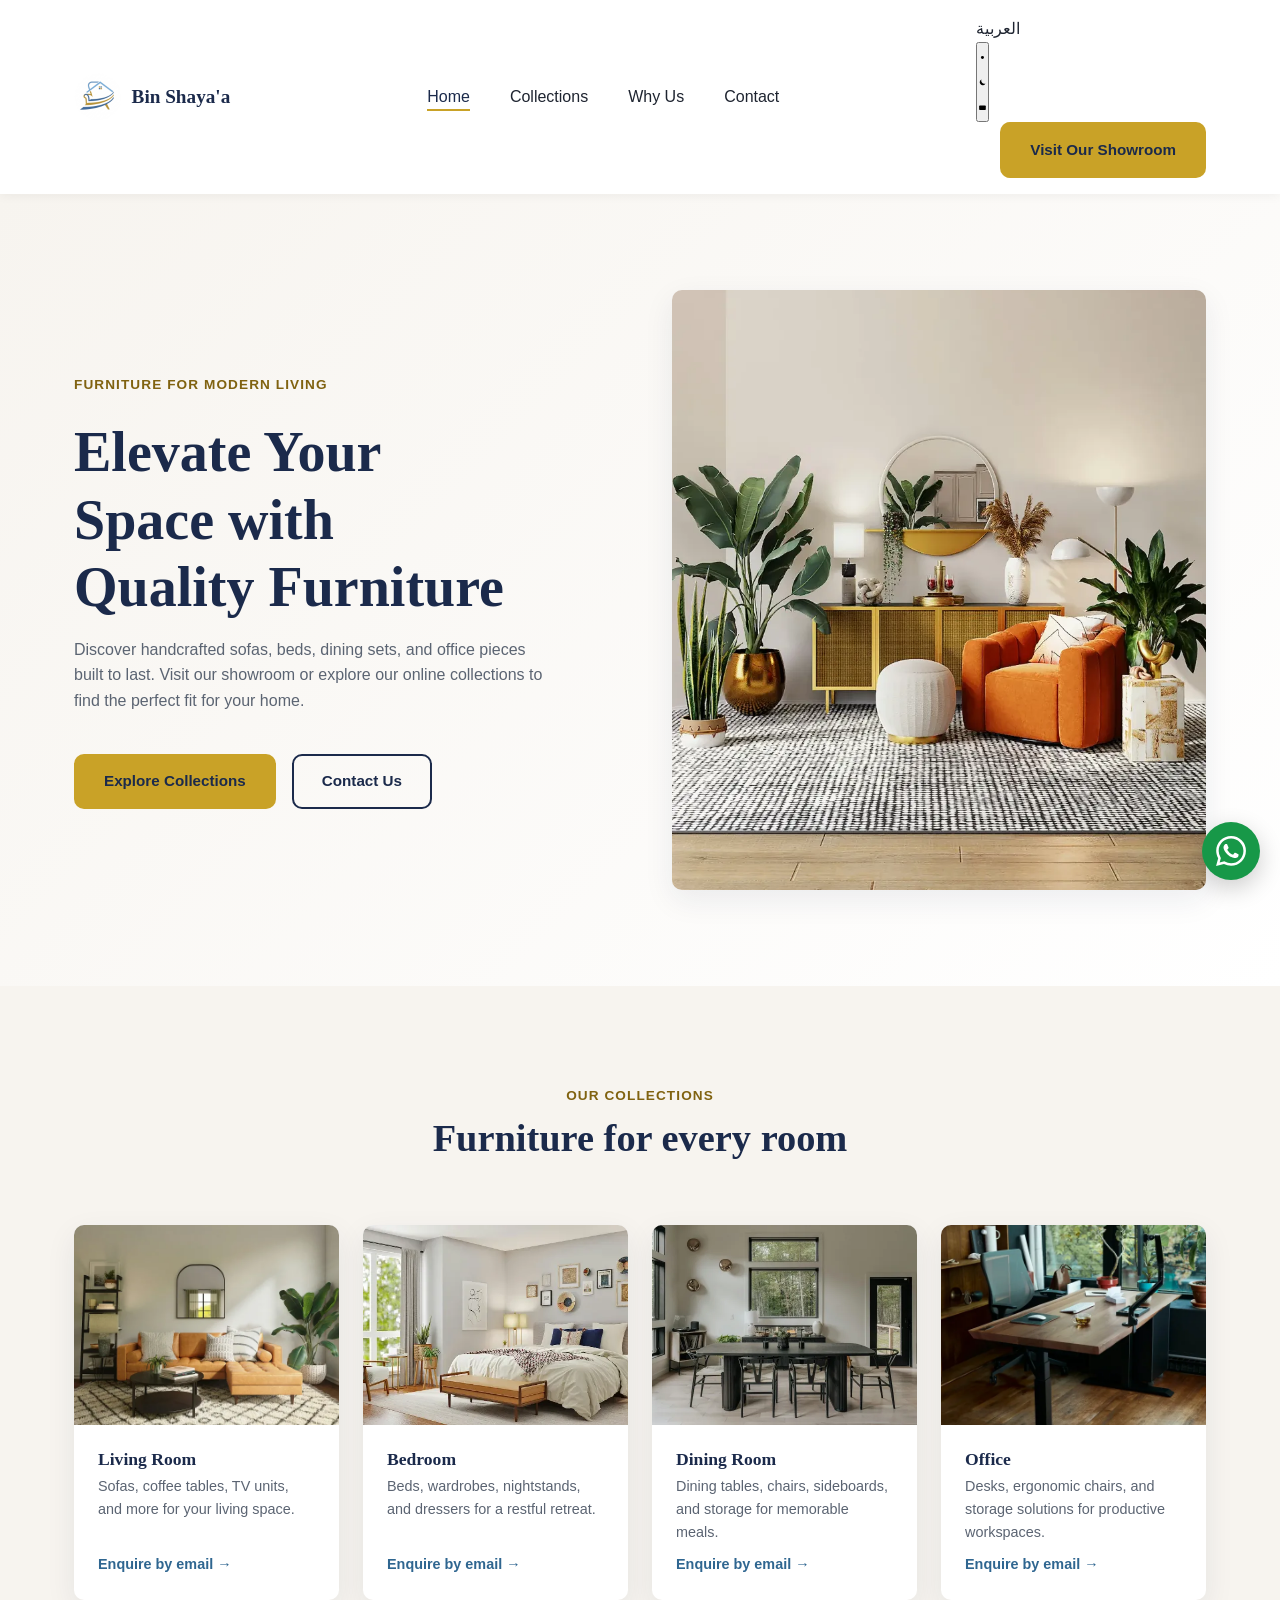
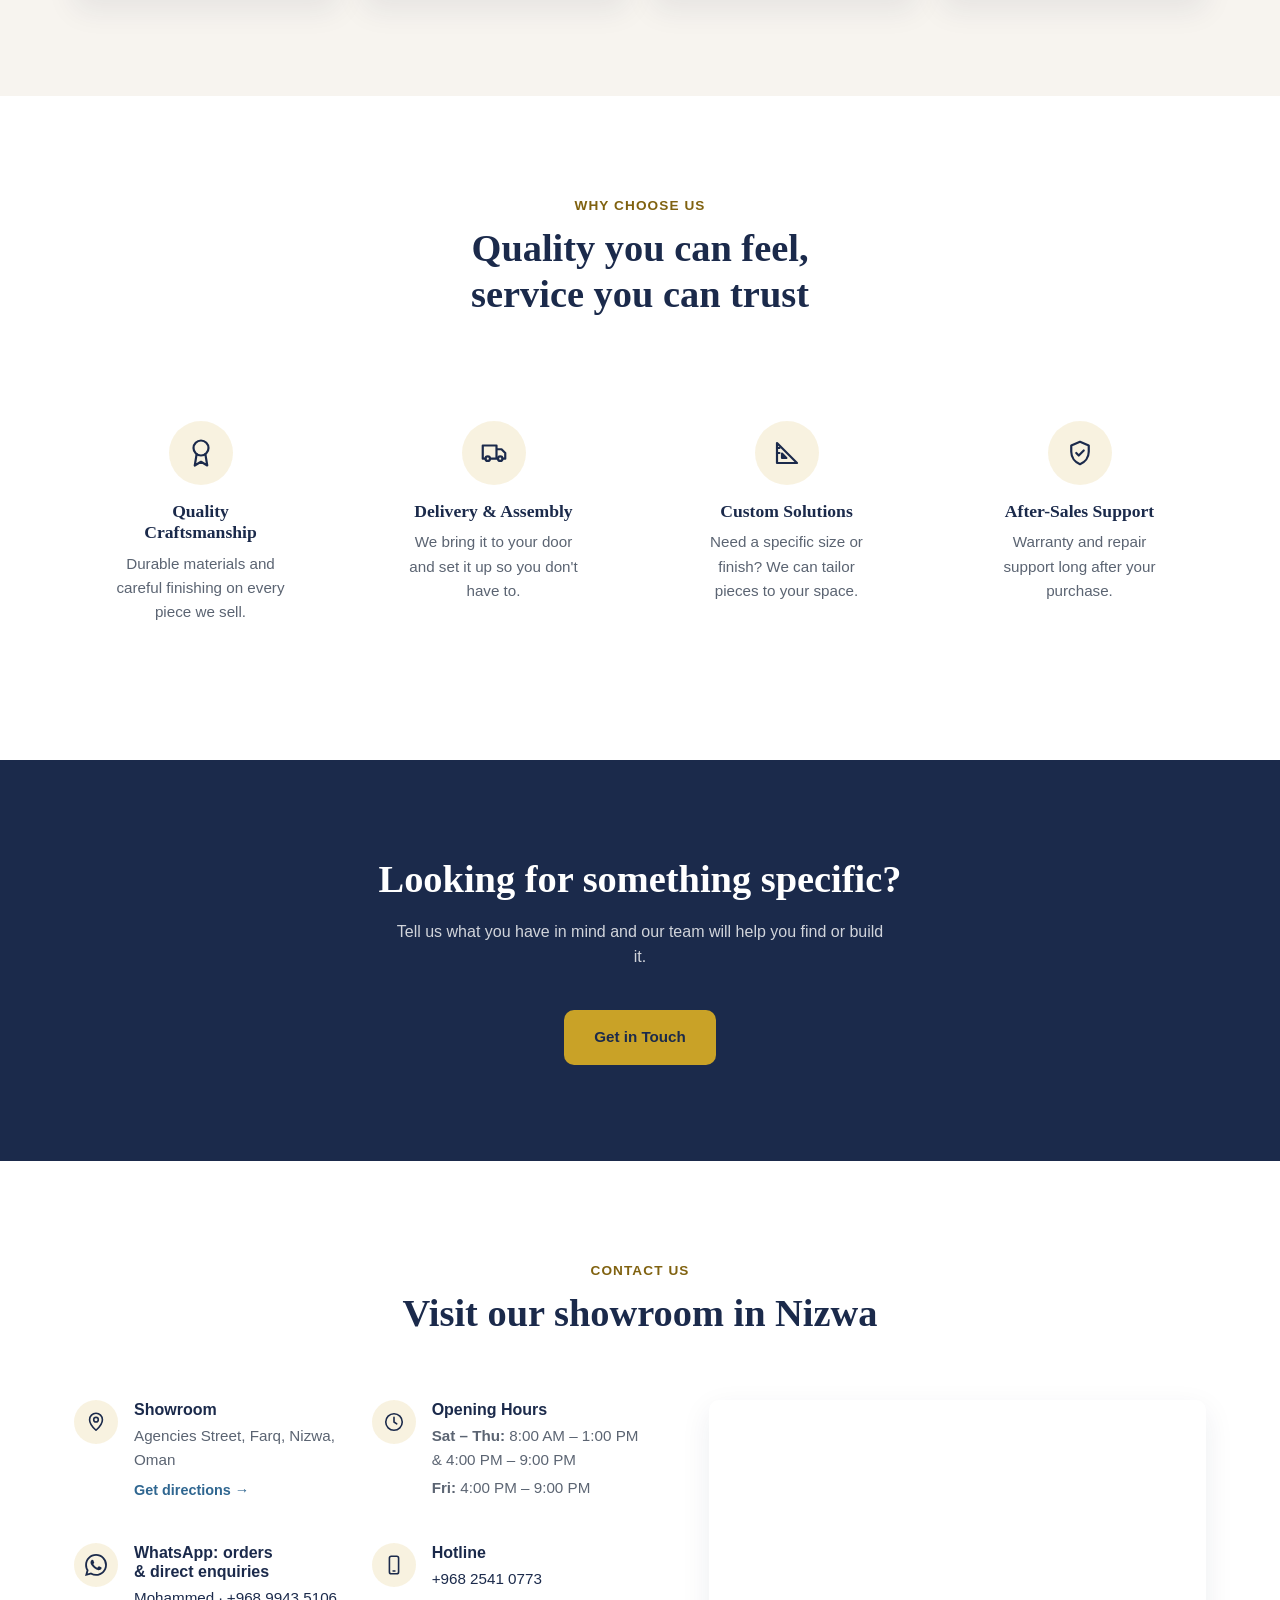
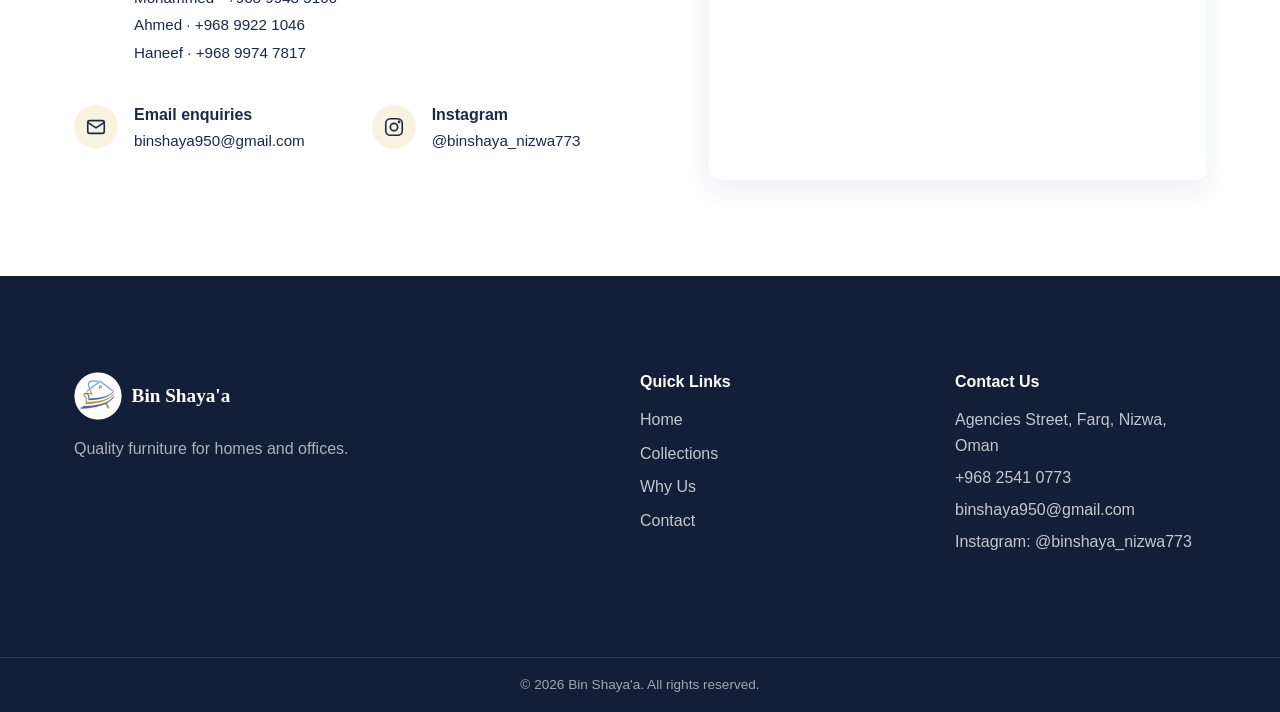
==== commit bb8151f2: "Point site URLs at d4rkyg.github.io/binshaya-furniture The repo moved back under D4RkYG, so the cano" ====
--- a/docs/index.html
+++ b/docs/index.html
@@ -5,10 +5,22 @@
     <meta name ="viewport" content="width=device-width, initial-scale=1.0">
     <meta name = "description" content = "Bin Shaya'a furniture showroom in Farq, Nizwa: sofas, beds, dining sets and office furniture, with delivery, assembly and custom sizes. Visit us or message us on WhatsApp.">
     <meta name = "theme-color" content = "#1B2A4B">
+    <meta name = "color-scheme" content = "light dark">
+
+    <!-- Apply the saved theme before the page is drawn, so it never flashes the wrong colours -->
+    <script>
+        try {
+            const savedTheme = localStorage.getItem('theme');
+            if (savedTheme === 'light' || savedTheme === 'dark') document.documentElement.dataset.theme = savedTheme;
+        } catch (error) {}
+    </script>
 
     <title> Bin Shaya'a | Furniture Showroom in Nizwa, Oman </title>
 
-    <link rel = "canonical" href = "https://binshaya-furniture.github.io/">
+    <link rel = "canonical" href = "https://d4rkyg.github.io/binshaya-furniture/">
+    <link rel = "alternate" hreflang = "en" href = "https://d4rkyg.github.io/binshaya-furniture/">
+    <link rel = "alternate" hreflang = "ar" href = "https://d4rkyg.github.io/binshaya-furniture/ar/">
+    <link rel = "alternate" hreflang = "x-default" href = "https://d4rkyg.github.io/binshaya-furniture/">
     <link rel = "icon" href = "assets/images/logo-96.png" type = "image/png" sizes = "96x96">
     <link rel = "apple-touch-icon" href = "assets/images/apple-touch-icon.png">
 
@@ -17,8 +29,8 @@
     <meta property = "og:site_name" content = "Bin Shaya'a Furniture">
     <meta property = "og:title" content = "Bin Shaya'a | Furniture Showroom in Nizwa, Oman">
     <meta property = "og:description" content = "Sofas, beds, dining sets and office furniture, with delivery, assembly and custom sizes. Visit our showroom in Farq, Nizwa.">
-    <meta property = "og:url" content = "https://binshaya-furniture.github.io/">
-    <meta property = "og:image" content = "https://binshaya-furniture.github.io/assets/images/og-image.jpg">
+    <meta property = "og:url" content = "https://d4rkyg.github.io/binshaya-furniture/">
+    <meta property = "og:image" content = "https://d4rkyg.github.io/binshaya-furniture/assets/images/og-image.jpg">
     <meta property = "og:image:width" content = "1200">
     <meta property = "og:image:height" content = "630">
     <meta property = "og:image:alt" content = "Bin Shaya'a Furniture showroom in Nizwa, Oman">
@@ -32,9 +44,9 @@
         "@type": "FurnitureStore",
         "name": "Bin Shaya'a Furniture",
         "alternateName": "مفروشات بن شائع",
-        "url": "https://binshaya-furniture.github.io/",
-        "logo": "https://binshaya-furniture.github.io/assets/images/logo.png",
-        "image": "https://binshaya-furniture.github.io/assets/images/og-image.jpg",
+        "url": "https://d4rkyg.github.io/binshaya-furniture/",
+        "logo": "https://d4rkyg.github.io/binshaya-furniture/assets/images/logo.png",
+        "image": "https://d4rkyg.github.io/binshaya-furniture/assets/images/og-image.jpg",
         "telephone": "+96825410773",
         "email": "binshaya950@gmail.com",
         "address": {
@@ -71,7 +83,7 @@
     <!-- Google Fonts -->
     <link rel = "preconnect" href = "https://fonts.googleapis.com">
     <link rel = "preconnect" href = "https://fonts.gstatic.com" crossorigin>
-    <link href = "https://fonts.googleapis.com/css2?family=Inter:wght@400;500;600&family=Playfair+Display:wght@600;700&display=swap" rel = "stylesheet">
+    <link href = "https://fonts.googleapis.com/css2?family=Fraunces:opsz,wght@9..144,600..700&family=IBM+Plex+Sans+Arabic:wght@400;500;600&family=Noto+Naskh+Arabic:wght@600..700&display=swap" rel = "stylesheet">
 
     <link rel = "stylesheet" href = "css/style.css">
 
@@ -97,13 +109,41 @@
                 </ul>
             </nav>
 
-            <a href = "#contact" class = "btn btn-primary nav-cta"> Visit Our Showroom </a>
-
-            <button class = "nav-toggle" id = "nav-toggle" aria-label = "Toggle menu" aria-expanded = "false" aria-controls = "main-nav">
-                <span class = "bar"></span>
-                <span class = "bar"></span>
-                <span class = "bar"></span>
-            </button>
+            <div class = "header-actions">
+
+                <a href = "ar/" class = "lang-switch" lang = "ar" hreflang = "ar"> العربية </a>
+
+                <div class = "theme-switcher">
+                    <button type = "button" class = "theme-toggle" id = "theme-toggle" aria-label = "Theme" aria-haspopup = "true" aria-expanded = "false" aria-controls = "theme-menu">
+                        <svg class = "theme-icon theme-icon-light" viewBox = "0 0 24 24" aria-hidden = "true"><circle cx = "12" cy = "12" r = "4"/><path d = "M12 2v2M12 20v2M4.9 4.9l1.4 1.4M17.7 17.7l1.4 1.4M2 12h2M20 12h2M4.9 19.1l1.4-1.4M17.7 6.3l1.4-1.4"/></svg>
+                        <svg class = "theme-icon theme-icon-dark" viewBox = "0 0 24 24" aria-hidden = "true"><path d = "M20 14.5A8 8 0 0 1 9.5 4a8 8 0 1 0 10.5 10.5z"/></svg>
+                        <svg class = "theme-icon theme-icon-system" viewBox = "0 0 24 24" aria-hidden = "true"><rect x = "3" y = "4" width = "18" height = "12" rx = "2"/><path d = "M8 20h8M12 16v4"/></svg>
+                    </button>
+                    <div class = "theme-menu" id = "theme-menu" role = "group" aria-label = "Theme" hidden>
+                        <button type = "button" data-theme-choice = "light" aria-pressed = "false">
+                            <svg viewBox = "0 0 24 24" aria-hidden = "true"><circle cx = "12" cy = "12" r = "4"/><path d = "M12 2v2M12 20v2M4.9 4.9l1.4 1.4M17.7 17.7l1.4 1.4M2 12h2M20 12h2M4.9 19.1l1.4-1.4M17.7 6.3l1.4-1.4"/></svg>
+                            Light
+                        </button>
+                        <button type = "button" data-theme-choice = "system" aria-pressed = "true">
+                            <svg viewBox = "0 0 24 24" aria-hidden = "true"><rect x = "3" y = "4" width = "18" height = "12" rx = "2"/><path d = "M8 20h8M12 16v4"/></svg>
+                            System
+                        </button>
+                        <button type = "button" data-theme-choice = "dark" aria-pressed = "false">
+                            <svg viewBox = "0 0 24 24" aria-hidden = "true"><path d = "M20 14.5A8 8 0 0 1 9.5 4a8 8 0 1 0 10.5 10.5z"/></svg>
+                            Dark
+                        </button>
+                    </div>
+                </div>
+
+                <a href = "#contact" class = "btn btn-primary nav-cta"> Visit Our Showroom </a>
+
+                <button class = "nav-toggle" id = "nav-toggle" aria-label = "Toggle menu" aria-expanded = "false" aria-controls = "main-nav">
+                    <span class = "bar"></span>
+                    <span class = "bar"></span>
+                    <span class = "bar"></span>
+                </button>
+
+            </div>
 
         </div>
     </header>
@@ -138,6 +178,57 @@
             </div>
         </section>
 
+        <!-- Collections section -->
+
+        <section class = "collections section section-alt" id = "collections">
+            <div class = "container">
+
+                <div class = "section-header">
+                    <p class = "eyebrow"> Our Collections </p>
+                    <h2> Furniture for every room </h2>
+                </div>
+
+                <div class = "collections-grid">
+
+                    <article class = "collection-card">
+                        <img src = "assets/images/living-room.webp" srcset = "assets/images/living-room-600.webp 600w, assets/images/living-room.webp 1200w" sizes = "(max-width: 720px) calc(100vw - 48px), (max-width: 960px) calc(50vw - 36px), 270px" alt = "Living room furniture collection" width = "1200" height = "1200" loading = "lazy">
+                        <div class = "collection-info">
+                            <h3> Living Room </h3>
+                            <p> Sofas, coffee tables, TV units, and more for your living space.</p>
+                            <a href = "mailto:binshaya950@gmail.com?subject=Enquiry%3A%20Living%20Room%20furniture" class = "text-link"> Enquire by email &rarr;</a>
+                        </div>
+                    </article>
+
+                    <article class = "collection-card">
+                        <img src = "assets/images/bedroom.webp" srcset = "assets/images/bedroom-600.webp 600w, assets/images/bedroom.webp 1200w" sizes = "(max-width: 720px) calc(100vw - 48px), (max-width: 960px) calc(50vw - 36px), 270px" alt = "Bedroom furniture collection" width = "1200" height = "675" loading = "lazy">
+                        <div class = "collection-info">
+                            <h3> Bedroom </h3>
+                            <p> Beds, wardrobes, nightstands, and dressers for a restful retreat.</p>
+                            <a href = "mailto:binshaya950@gmail.com?subject=Enquiry%3A%20Bedroom%20furniture" class = "text-link"> Enquire by email &rarr;</a>
+                        </div>
+                    </article>
+
+                    <article class = "collection-card">
+                        <img src = "assets/images/dining-room.webp" srcset = "assets/images/dining-room-600.webp 600w, assets/images/dining-room.webp 1200w" sizes = "(max-width: 720px) calc(100vw - 48px), (max-width: 960px) calc(50vw - 36px), 270px" alt = "Dining room furniture collection" width = "1200" height = "800" loading = "lazy">
+                        <div class = "collection-info">
+                            <h3> Dining Room </h3>
+                            <p> Dining tables, chairs, sideboards, and storage for memorable meals.</p>
+                            <a href = "mailto:binshaya950@gmail.com?subject=Enquiry%3A%20Dining%20Room%20furniture" class = "text-link"> Enquire by email &rarr;</a>
+                        </div>
+                    </article>
+
+                    <article class = "collection-card">
+                        <img src = "assets/images/office.webp" srcset = "assets/images/office-600.webp 600w, assets/images/office.webp 1200w" sizes = "(max-width: 720px) calc(100vw - 48px), (max-width: 960px) calc(50vw - 36px), 270px" alt = "Office furniture collection" width = "1200" height = "1800" loading = "lazy">
+                        <div class = "collection-info">
+                            <h3> Office </h3>
+                            <p> Desks, ergonomic chairs, and storage solutions for productive workspaces.</p>
+                            <a href = "mailto:binshaya950@gmail.com?subject=Enquiry%3A%20Office%20furniture" class = "text-link"> Enquire by email &rarr;</a>
+                        </div>
+                    </article>
+                </div>
+            </div>
+        </section>
+
         <!-- Features section -->
 
         <section class = "features section" id = "why-us">
@@ -184,57 +275,6 @@
 
                 </div>
 
-            </div>
-        </section>
-
-        <!-- Collections section -->
-
-        <section class = "collections section section-alt" id = "collections">
-            <div class = "container">
-
-                <div class = "section-header">
-                    <p class = "eyebrow"> Our Collections </p>
-                    <h2> Furniture for every room </h2>
-                </div>
-
-                <div class = "collections-grid">
-
-                    <article class = "collection-card">
-                        <img src = "assets/images/living-room.webp" srcset = "assets/images/living-room-600.webp 600w, assets/images/living-room.webp 1200w" sizes = "(max-width: 720px) calc(100vw - 48px), (max-width: 960px) calc(50vw - 36px), 270px" alt = "Living room furniture collection" width = "1200" height = "1200" loading = "lazy">
-                        <div class = "collection-info">
-                            <h3> Living Room </h3>
-                            <p> Sofas, coffee tables, TV units, and more for your living space.</p>
-                            <a href = "mailto:binshaya950@gmail.com?subject=Enquiry%3A%20Living%20Room%20furniture" class = "text-link"> Enquire by email &rarr;</a>
-                        </div>
-                    </article>
-
-                    <article class = "collection-card">
-                        <img src = "assets/images/bedroom.webp" srcset = "assets/images/bedroom-600.webp 600w, assets/images/bedroom.webp 1200w" sizes = "(max-width: 720px) calc(100vw - 48px), (max-width: 960px) calc(50vw - 36px), 270px" alt = "Bedroom furniture collection" width = "1200" height = "675" loading = "lazy">
-                        <div class = "collection-info">
-                            <h3> Bedroom </h3>
-                            <p> Beds, wardrobes, nightstands, and dressers for a restful retreat.</p>
-                            <a href = "mailto:binshaya950@gmail.com?subject=Enquiry%3A%20Bedroom%20furniture" class = "text-link"> Enquire by email &rarr;</a>
-                        </div>
-                    </article>
-
-                    <article class = "collection-card">
-                        <img src = "assets/images/dining-room.webp" srcset = "assets/images/dining-room-600.webp 600w, assets/images/dining-room.webp 1200w" sizes = "(max-width: 720px) calc(100vw - 48px), (max-width: 960px) calc(50vw - 36px), 270px" alt = "Dining room furniture collection" width = "1200" height = "800" loading = "lazy">
-                        <div class = "collection-info">
-                            <h3> Dining Room </h3>
-                            <p> Dining tables, chairs, sideboards, and storage for memorable meals.</p>
-                            <a href = "mailto:binshaya950@gmail.com?subject=Enquiry%3A%20Dining%20Room%20furniture" class = "text-link"> Enquire by email &rarr;</a>
-                        </div>
-                    </article>
-
-                    <article class = "collection-card">
-                        <img src = "assets/images/office.webp" srcset = "assets/images/office-600.webp 600w, assets/images/office.webp 1200w" sizes = "(max-width: 720px) calc(100vw - 48px), (max-width: 960px) calc(50vw - 36px), 270px" alt = "Office furniture collection" width = "1200" height = "1800" loading = "lazy">
-                        <div class = "collection-info">
-                            <h3> Office </h3>
-                            <p> Desks, ergonomic chairs, and storage solutions for productive workspaces.</p>
-                            <a href = "mailto:binshaya950@gmail.com?subject=Enquiry%3A%20Office%20furniture" class = "text-link"> Enquire by email &rarr;</a>
-                        </div>
-                    </article>
-                </div>
             </div>
         </section>
 
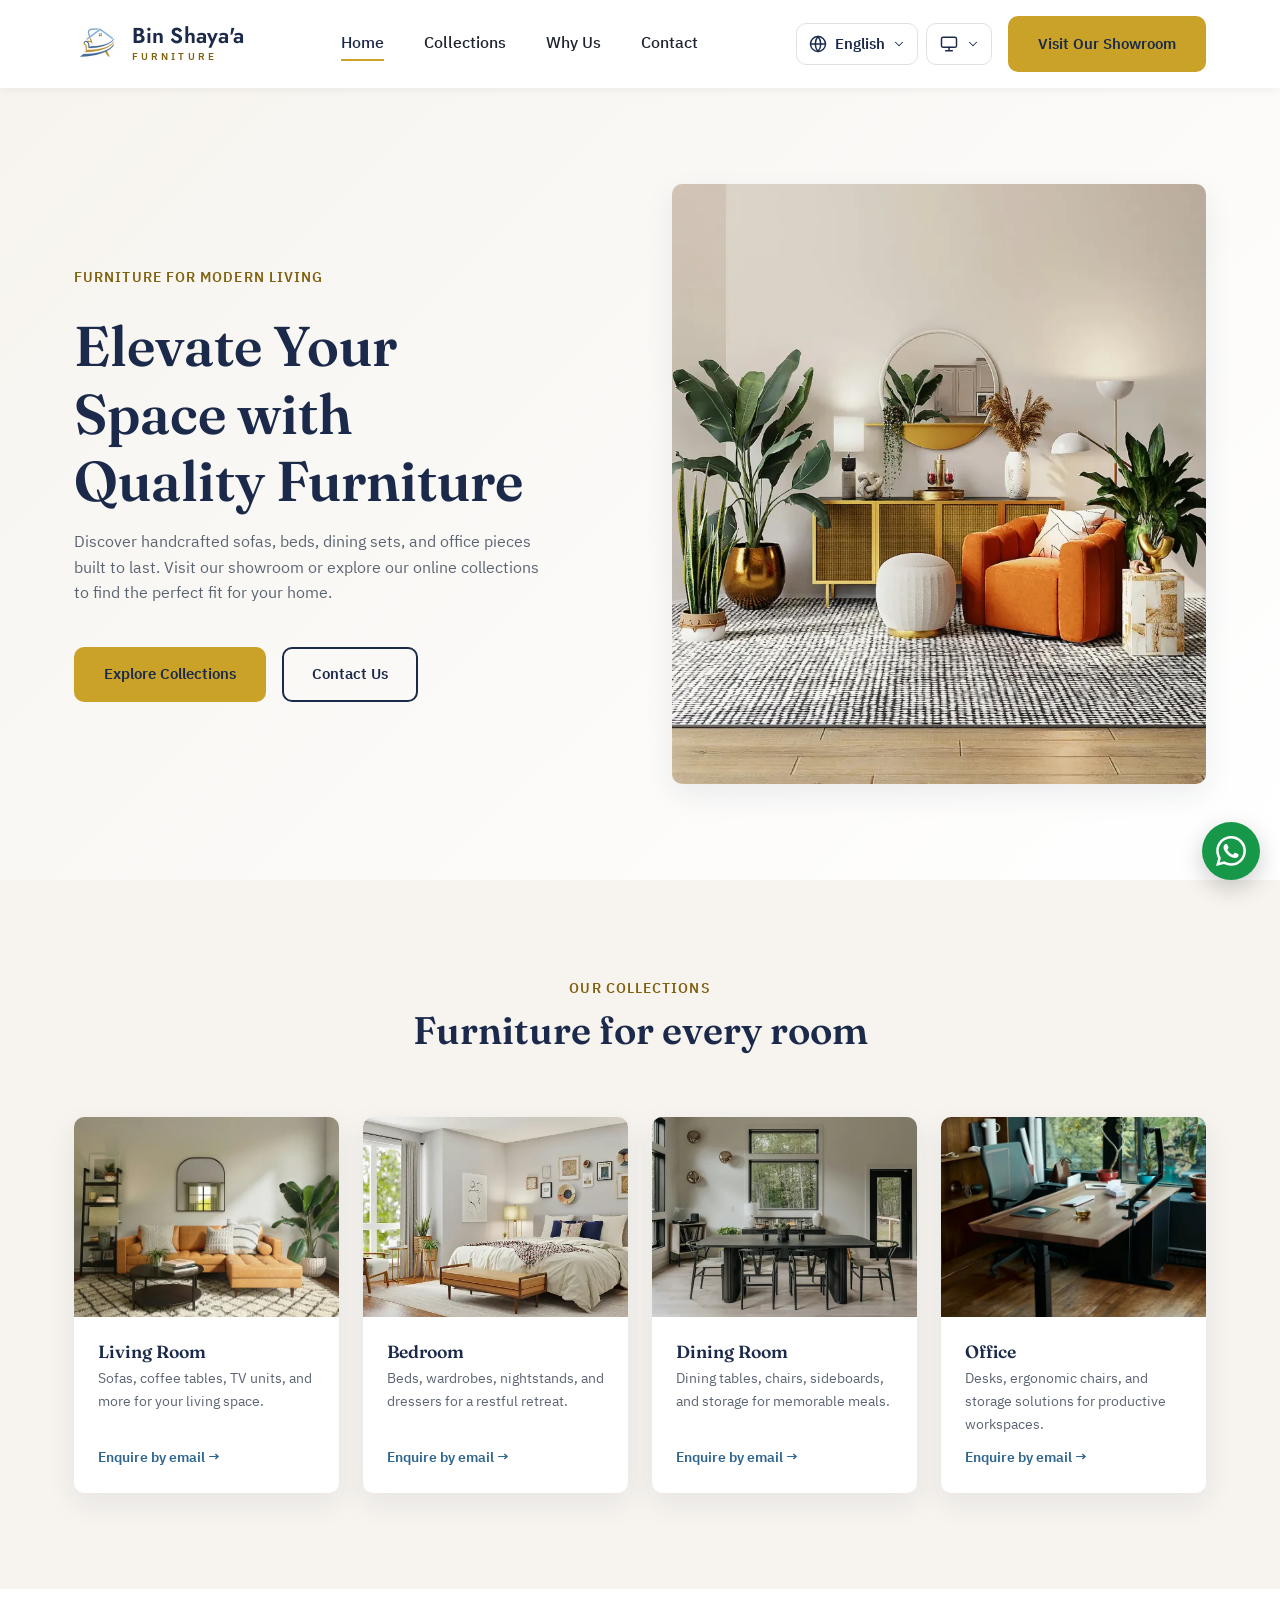
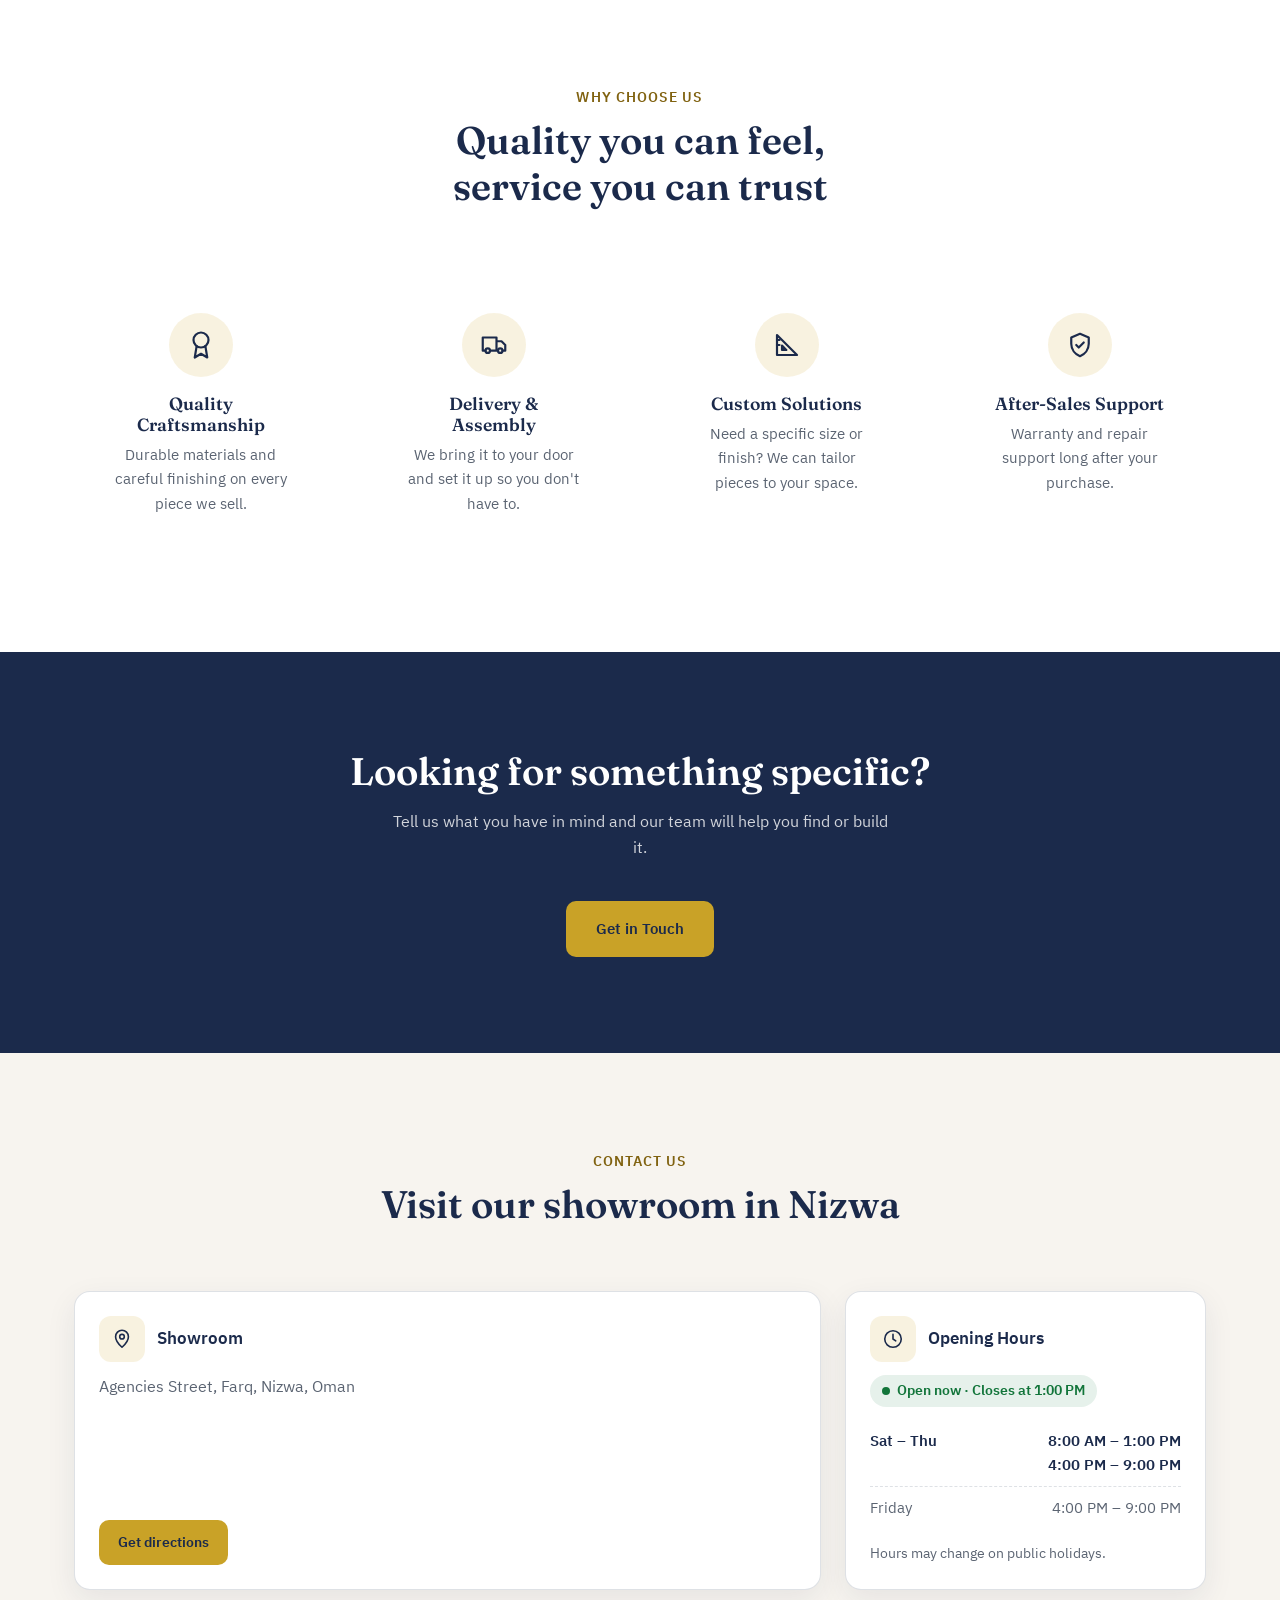
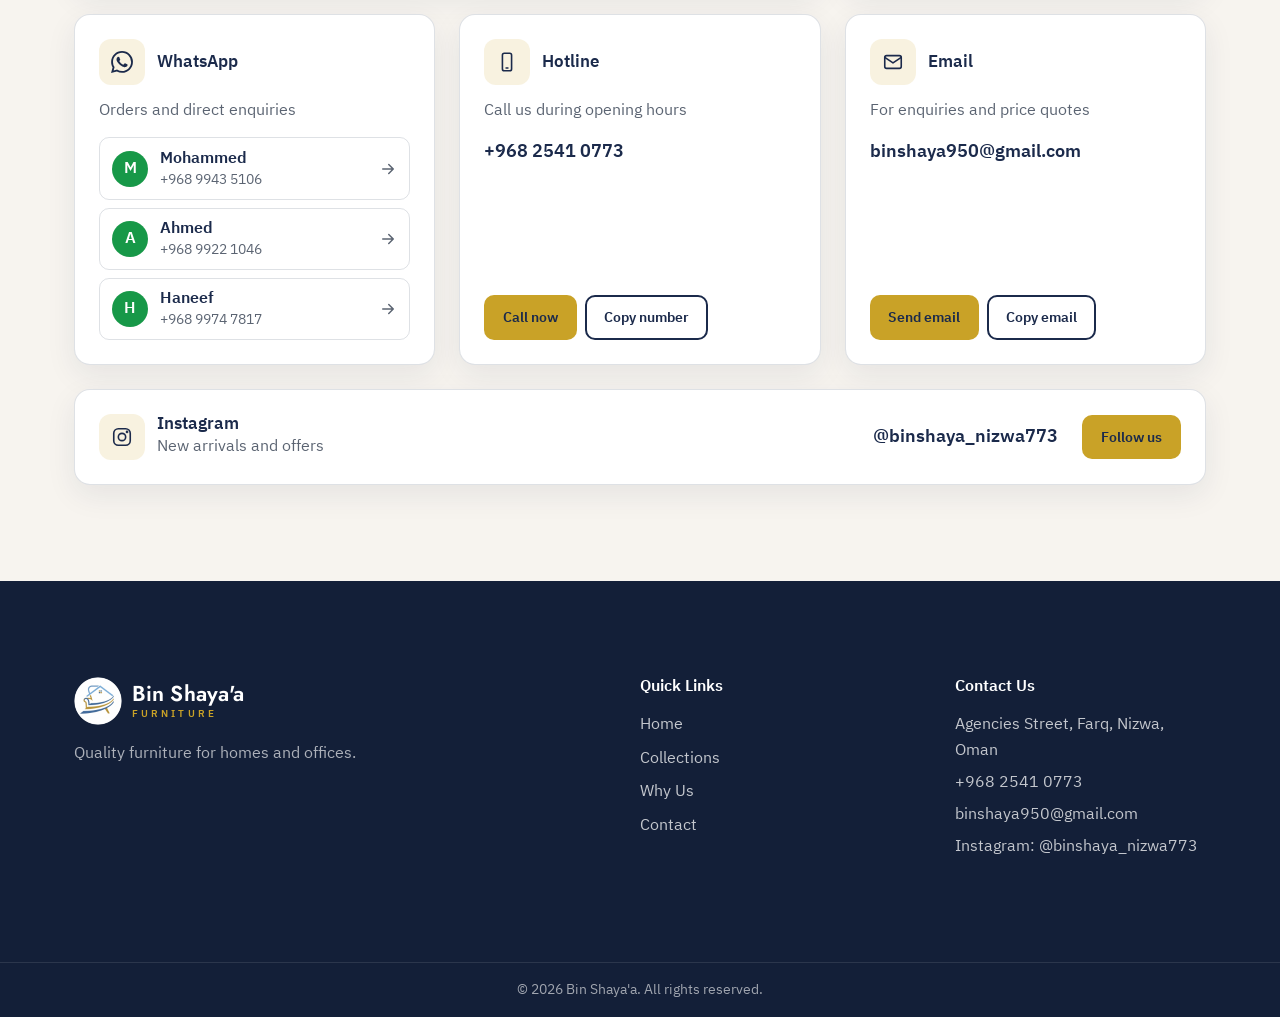
==== commit 7ae20aad: "Refresh header and contact section English logo name now uses Jost with a small FURNITURE tagline. T" ====
--- a/docs/index.html
+++ b/docs/index.html
@@ -83,7 +83,7 @@
     <!-- Google Fonts -->
     <link rel = "preconnect" href = "https://fonts.googleapis.com">
     <link rel = "preconnect" href = "https://fonts.gstatic.com" crossorigin>
-    <link href = "https://fonts.googleapis.com/css2?family=Fraunces:opsz,wght@9..144,600..700&family=IBM+Plex+Sans+Arabic:wght@400;500;600&family=Noto+Naskh+Arabic:wght@600..700&display=swap" rel = "stylesheet">
+    <link href = "https://fonts.googleapis.com/css2?family=Fraunces:opsz,wght@9..144,600..700&family=IBM+Plex+Sans+Arabic:wght@400;500;600&family=Jost:wght@600&family=Noto+Naskh+Arabic:wght@600..700&display=swap" rel = "stylesheet">
 
     <link rel = "stylesheet" href = "css/style.css">
 
@@ -95,7 +95,10 @@
 
             <a href = "#home" class = "logo">
                 <img src = "assets/images/logo-96.png" class = "logo-img" alt = "" width = "96" height = "96">
-                <span class = "logo-text"> Bin Shaya'a </span>
+                <span class = "logo-wordmark">
+                    <span class = "logo-text"> Bin Shaya'a </span>
+                    <span class = "logo-tagline"> Furniture </span>
+                </span>
             </a>
 
             <nav class = "main-nav" id = "main-nav" aria-label = "Main Navigation">
@@ -111,26 +114,48 @@
 
             <div class = "header-actions">
 
-                <a href = "ar/" class = "lang-switch" lang = "ar" hreflang = "ar"> العربية </a>
-
-                <div class = "theme-switcher">
-                    <button type = "button" class = "theme-toggle" id = "theme-toggle" aria-label = "Theme" aria-haspopup = "true" aria-expanded = "false" aria-controls = "theme-menu">
+                <div class = "dropdown">
+                    <button type = "button" class = "dropdown-toggle" id = "lang-toggle" aria-label = "Language (English)" aria-haspopup = "true" aria-expanded = "false" aria-controls = "lang-menu">
+                        <svg viewBox = "0 0 24 24" aria-hidden = "true"><circle cx = "12" cy = "12" r = "9"/><path d = "M3 12h18M12 3a14 14 0 0 1 0 18M12 3a14 14 0 0 0 0 18"/></svg>
+                        <span class = "lang-name"> English </span>
+                        <svg class = "chevron" viewBox = "0 0 24 24" aria-hidden = "true"><path d = "m6 9 6 6 6-6"/></svg>
+                    </button>
+                    <div class = "dropdown-menu" id = "lang-menu" hidden>
+                        <a href = "./" class = "dropdown-item" lang = "en" hreflang = "en" aria-current = "page">
+                            <span class = "lang-code"> EN </span>
+                            English
+                            <svg class = "check" viewBox = "0 0 24 24" aria-hidden = "true"><path d = "m5 12 5 5 9-10"/></svg>
+                        </a>
+                        <a href = "ar/" class = "dropdown-item" lang = "ar" hreflang = "ar">
+                            <span class = "lang-code"> ع </span>
+                            العربية
+                            <svg class = "check" viewBox = "0 0 24 24" aria-hidden = "true"><path d = "m5 12 5 5 9-10"/></svg>
+                        </a>
+                    </div>
+                </div>
+
+                <div class = "dropdown">
+                    <button type = "button" class = "dropdown-toggle" id = "theme-toggle" aria-label = "Theme" aria-haspopup = "true" aria-expanded = "false" aria-controls = "theme-menu">
                         <svg class = "theme-icon theme-icon-light" viewBox = "0 0 24 24" aria-hidden = "true"><circle cx = "12" cy = "12" r = "4"/><path d = "M12 2v2M12 20v2M4.9 4.9l1.4 1.4M17.7 17.7l1.4 1.4M2 12h2M20 12h2M4.9 19.1l1.4-1.4M17.7 6.3l1.4-1.4"/></svg>
                         <svg class = "theme-icon theme-icon-dark" viewBox = "0 0 24 24" aria-hidden = "true"><path d = "M20 14.5A8 8 0 0 1 9.5 4a8 8 0 1 0 10.5 10.5z"/></svg>
                         <svg class = "theme-icon theme-icon-system" viewBox = "0 0 24 24" aria-hidden = "true"><rect x = "3" y = "4" width = "18" height = "12" rx = "2"/><path d = "M8 20h8M12 16v4"/></svg>
+                        <svg class = "chevron" viewBox = "0 0 24 24" aria-hidden = "true"><path d = "m6 9 6 6 6-6"/></svg>
                     </button>
-                    <div class = "theme-menu" id = "theme-menu" role = "group" aria-label = "Theme" hidden>
-                        <button type = "button" data-theme-choice = "light" aria-pressed = "false">
+                    <div class = "dropdown-menu" id = "theme-menu" role = "group" aria-label = "Theme" hidden>
+                        <button type = "button" class = "dropdown-item" data-theme-choice = "light" aria-pressed = "false">
                             <svg viewBox = "0 0 24 24" aria-hidden = "true"><circle cx = "12" cy = "12" r = "4"/><path d = "M12 2v2M12 20v2M4.9 4.9l1.4 1.4M17.7 17.7l1.4 1.4M2 12h2M20 12h2M4.9 19.1l1.4-1.4M17.7 6.3l1.4-1.4"/></svg>
                             Light
+                            <svg class = "check" viewBox = "0 0 24 24" aria-hidden = "true"><path d = "m5 12 5 5 9-10"/></svg>
                         </button>
-                        <button type = "button" data-theme-choice = "system" aria-pressed = "true">
+                        <button type = "button" class = "dropdown-item" data-theme-choice = "system" aria-pressed = "true">
                             <svg viewBox = "0 0 24 24" aria-hidden = "true"><rect x = "3" y = "4" width = "18" height = "12" rx = "2"/><path d = "M8 20h8M12 16v4"/></svg>
                             System
+                            <svg class = "check" viewBox = "0 0 24 24" aria-hidden = "true"><path d = "m5 12 5 5 9-10"/></svg>
                         </button>
-                        <button type = "button" data-theme-choice = "dark" aria-pressed = "false">
+                        <button type = "button" class = "dropdown-item" data-theme-choice = "dark" aria-pressed = "false">
                             <svg viewBox = "0 0 24 24" aria-hidden = "true"><path d = "M20 14.5A8 8 0 0 1 9.5 4a8 8 0 1 0 10.5 10.5z"/></svg>
                             Dark
+                            <svg class = "check" viewBox = "0 0 24 24" aria-hidden = "true"><path d = "m5 12 5 5 9-10"/></svg>
                         </button>
                     </div>
                 </div>
@@ -292,7 +317,7 @@
 
         <!-- Contact section -->
 
-        <section class = "contact section" id = "contact">
+        <section class = "contact section section-alt" id = "contact">
             <div class = "container">
 
                 <div class = "section-header">
@@ -300,83 +325,137 @@
                     <h2> Visit our showroom in Nizwa </h2>
                 </div>
 
-                <div class = "contact-grid">
-
-                    <div class = "contact-details">
-
-                        <div class = "contact-item">
-                            <span class = "contact-icon" aria-hidden = "true">
-                                <svg viewBox = "0 0 24 24"><path d = "M12 21s-7-6.2-7-11.5a7 7 0 0 1 14 0C19 14.8 12 21 12 21z"/><circle cx = "12" cy = "9.5" r = "2.5"/></svg>
-                            </span>
-                            <div>
+                <div class = "contact-cards">
+
+                    <article class = "contact-card contact-card-showroom">
+                        <div class = "contact-card-body">
+                            <div class = "contact-card-head">
+                                <span class = "contact-icon" aria-hidden = "true">
+                                    <svg viewBox = "0 0 24 24"><path d = "M12 21s-7-6.2-7-11.5a7 7 0 0 1 14 0C19 14.8 12 21 12 21z"/><circle cx = "12" cy = "9.5" r = "2.5"/></svg>
+                                </span>
                                 <h3> Showroom </h3>
-                                <p> Agencies Street, Farq, Nizwa, Oman </p>
-                                <a href = "https://maps.app.goo.gl/mPP3jFH5fj2A8CNR6" class = "text-link" target = "_blank" rel = "noopener"> Get directions &rarr;</a>
                             </div>
-                        </div>
-
-                        <div class = "contact-item">
+                            <p> Agencies Street, Farq, Nizwa, Oman </p>
+                            <div class = "contact-actions">
+                                <a href = "https://maps.app.goo.gl/mPP3jFH5fj2A8CNR6" class = "btn btn-primary btn-sm" target = "_blank" rel = "noopener"> Get directions </a>
+                            </div>
+                        </div>
+                        <div class = "contact-map">
+                            <iframe src = "https://www.google.com/maps/embed?origin=mfe&amp;pb=!1m3!2m1!1s22.8949019,57.5307209!6i16" title = "Map showing the Bin Shaya'a showroom in Farq, Nizwa" loading = "lazy" referrerpolicy = "no-referrer-when-downgrade" allowfullscreen></iframe>
+                        </div>
+                    </article>
+
+                    <article class = "contact-card contact-card-hours">
+                        <div class = "contact-card-head">
                             <span class = "contact-icon" aria-hidden = "true">
                                 <svg viewBox = "0 0 24 24"><circle cx = "12" cy = "12" r = "9"/><path d = "M12 7v5l3 2"/></svg>
                             </span>
-                            <div>
-                                <h3> Opening Hours </h3>
-                                <p><strong> Sat &ndash; Thu: </strong> 8:00 AM &ndash; 1:00 PM &amp; 4:00 PM &ndash; 9:00 PM </p>
-                                <p><strong> Fri: </strong> 4:00 PM &ndash; 9:00 PM </p>
-                            </div>
-                        </div>
-
-                        <div class = "contact-item">
+                            <h3> Opening Hours </h3>
+                        </div>
+                        <p class = "open-status" id = "open-status" aria-live = "polite" hidden></p>
+                        <ul class = "hours-list">
+                            <li data-days = "6,0,1,2,3,4">
+                                <span class = "hours-day"> Sat &ndash; Thu </span>
+                                <span class = "hours-time"> 8:00 AM &ndash; 1:00 PM <br> 4:00 PM &ndash; 9:00 PM </span>
+                            </li>
+                            <li data-days = "5">
+                                <span class = "hours-day"> Friday </span>
+                                <span class = "hours-time"> 4:00 PM &ndash; 9:00 PM </span>
+                            </li>
+                        </ul>
+                        <p class = "contact-note"> Hours may change on public holidays. </p>
+                    </article>
+
+                    <article class = "contact-card contact-card-whatsapp">
+                        <div class = "contact-card-head">
                             <span class = "contact-icon" aria-hidden = "true">
                                 <svg viewBox = "0 0 24 24" class = "icon-fill"><path d = "M17.472 14.382c-.297-.149-1.758-.867-2.03-.967-.273-.099-.471-.148-.67.15-.197.297-.767.966-.94 1.164-.173.199-.347.223-.644.075-.297-.15-1.255-.463-2.39-1.475-.883-.788-1.48-1.761-1.653-2.059-.173-.297-.018-.458.13-.606.134-.133.298-.347.446-.52.149-.174.198-.298.298-.497.099-.198.05-.371-.025-.52-.075-.149-.669-1.612-.916-2.207-.242-.579-.487-.5-.669-.51-.173-.008-.371-.01-.57-.01-.198 0-.52.074-.792.372-.272.297-1.04 1.016-1.04 2.479 0 1.462 1.065 2.875 1.213 3.074.149.198 2.096 3.2 5.077 4.487.709.306 1.262.489 1.694.625.712.227 1.36.195 1.871.118.571-.085 1.758-.719 2.006-1.413.248-.694.248-1.289.173-1.413-.074-.124-.272-.198-.57-.347m-5.421 7.403h-.004a9.87 9.87 0 01-5.031-1.378l-.361-.214-3.741.982.998-3.648-.235-.374a9.86 9.86 0 01-1.51-5.26c.001-5.45 4.436-9.884 9.888-9.884 2.64 0 5.122 1.03 6.988 2.898a9.825 9.825 0 012.893 6.994c-.003 5.45-4.437 9.884-9.885 9.884m8.413-18.297A11.815 11.815 0 0012.05 0C5.495 0 .16 5.335.157 11.892c0 2.096.547 4.142 1.588 5.945L.057 24l6.305-1.654a11.882 11.882 0 005.683 1.448h.005c6.554 0 11.89-5.335 11.893-11.893a11.821 11.821 0 00-3.48-8.413Z"/></svg>
                             </span>
-                            <div>
-                                <h3> WhatsApp: orders &amp; direct enquiries </h3>
-                                <ul class = "contact-list">
-                                    <li><a href = "https://wa.me/96899435106?text=Hello%20Bin%20Shaya%27a%2C%20I%27m%20contacting%20you%20from%20your%20website." target = "_blank" rel = "noopener"> Mohammed &middot; +968 9943 5106 </a></li>
-                                    <li><a href = "https://wa.me/96899221046?text=Hello%20Bin%20Shaya%27a%2C%20I%27m%20contacting%20you%20from%20your%20website." target = "_blank" rel = "noopener"> Ahmed &middot; +968 9922 1046 </a></li>
-                                    <li><a href = "https://wa.me/96899747817?text=Hello%20Bin%20Shaya%27a%2C%20I%27m%20contacting%20you%20from%20your%20website." target = "_blank" rel = "noopener"> Haneef &middot; +968 9974 7817 </a></li>
-                                </ul>
-                            </div>
-                        </div>
-
-                        <div class = "contact-item">
+                            <h3> WhatsApp </h3>
+                        </div>
+                        <p> Orders and direct enquiries </p>
+                        <ul class = "wa-contacts">
+                                <li>
+                                    <a href = "https://wa.me/96899435106?text=Hello%20Bin%20Shaya%27a%2C%20I%27m%20contacting%20you%20from%20your%20website." class = "wa-contact" target = "_blank" rel = "noopener">
+                                        <span class = "wa-avatar" aria-hidden = "true"> M </span>
+                                        <span class = "wa-contact-text">
+                                            <span class = "wa-contact-name"> Mohammed </span>
+                                            <span class = "wa-contact-number"> +968 9943 5106 </span>
+                                        </span>
+                                        <svg class = "arrow" viewBox = "0 0 24 24" aria-hidden = "true"><path d = "M5 12h14M13 6l6 6-6 6"/></svg>
+                                    </a>
+                                </li>
+                                <li>
+                                    <a href = "https://wa.me/96899221046?text=Hello%20Bin%20Shaya%27a%2C%20I%27m%20contacting%20you%20from%20your%20website." class = "wa-contact" target = "_blank" rel = "noopener">
+                                        <span class = "wa-avatar" aria-hidden = "true"> A </span>
+                                        <span class = "wa-contact-text">
+                                            <span class = "wa-contact-name"> Ahmed </span>
+                                            <span class = "wa-contact-number"> +968 9922 1046 </span>
+                                        </span>
+                                        <svg class = "arrow" viewBox = "0 0 24 24" aria-hidden = "true"><path d = "M5 12h14M13 6l6 6-6 6"/></svg>
+                                    </a>
+                                </li>
+                                <li>
+                                    <a href = "https://wa.me/96899747817?text=Hello%20Bin%20Shaya%27a%2C%20I%27m%20contacting%20you%20from%20your%20website." class = "wa-contact" target = "_blank" rel = "noopener">
+                                        <span class = "wa-avatar" aria-hidden = "true"> H </span>
+                                        <span class = "wa-contact-text">
+                                            <span class = "wa-contact-name"> Haneef </span>
+                                            <span class = "wa-contact-number"> +968 9974 7817 </span>
+                                        </span>
+                                        <svg class = "arrow" viewBox = "0 0 24 24" aria-hidden = "true"><path d = "M5 12h14M13 6l6 6-6 6"/></svg>
+                                    </a>
+                                </li>
+                        </ul>
+                    </article>
+
+                    <article class = "contact-card contact-card-hotline">
+                        <div class = "contact-card-head">
                             <span class = "contact-icon" aria-hidden = "true">
                                 <svg viewBox = "0 0 24 24"><rect x = "7" y = "2.5" width = "10" height = "19" rx = "2"/><path d = "M11 18.5h2"/></svg>
                             </span>
-                            <div>
-                                <h3> Hotline </h3>
-                                <p><a href = "tel:+96825410773"> +968 2541 0773 </a></p>
-                            </div>
-                        </div>
-
-                        <div class = "contact-item">
+                            <h3> Hotline </h3>
+                        </div>
+                        <p> Call us during opening hours </p>
+                        <p class = "contact-value"><a href = "tel:+96825410773"> +968 2541 0773 </a></p>
+                        <div class = "contact-actions">
+                            <a href = "tel:+96825410773" class = "btn btn-primary btn-sm"> Call now </a>
+                            <button type = "button" class = "btn btn-outline btn-sm" data-copy = "+968 2541 0773" data-copied = "Copied!" aria-live = "polite"> Copy number </button>
+                        </div>
+                    </article>
+
+                    <article class = "contact-card contact-card-email">
+                        <div class = "contact-card-head">
                             <span class = "contact-icon" aria-hidden = "true">
                                 <svg viewBox = "0 0 24 24"><rect x = "3" y = "5" width = "18" height = "14" rx = "2"/><path d = "m3 7 9 6 9-6"/></svg>
                             </span>
-                            <div>
-                                <h3> Email enquiries </h3>
-                                <p><a href = "mailto:binshaya950@gmail.com"> binshaya950@gmail.com </a></p>
-                            </div>
-                        </div>
-
-                        <div class = "contact-item">
+                            <h3> Email </h3>
+                        </div>
+                        <p> For enquiries and price quotes </p>
+                        <p class = "contact-value"><a href = "mailto:binshaya950@gmail.com"> binshaya950@gmail.com </a></p>
+                        <div class = "contact-actions">
+                            <a href = "mailto:binshaya950@gmail.com" class = "btn btn-primary btn-sm"> Send email </a>
+                            <button type = "button" class = "btn btn-outline btn-sm" data-copy = "binshaya950@gmail.com" data-copied = "Copied!" aria-live = "polite"> Copy email </button>
+                        </div>
+                    </article>
+
+                    <article class = "contact-card contact-card-instagram">
+                        <div class = "contact-card-head">
                             <span class = "contact-icon" aria-hidden = "true">
                                 <svg viewBox = "0 0 24 24"><rect x = "3" y = "3" width = "18" height = "18" rx = "5"/><circle cx = "12" cy = "12" r = "4"/><circle cx = "17.5" cy = "6.5" r = "0.6"/></svg>
                             </span>
                             <div>
                                 <h3> Instagram </h3>
-                                <p><a href = "https://www.instagram.com/binshaya_nizwa773/" target = "_blank" rel = "noopener"> @binshaya_nizwa773 </a></p>
+                                <p> New arrivals and offers </p>
                             </div>
                         </div>
-
-                    </div>
-
-                    <div class = "contact-map">
-                        <iframe src = "https://www.google.com/maps/embed?origin=mfe&amp;pb=!1m3!2m1!1s22.8949019,57.5307209!6i16" title = "Map showing the Bin Shaya'a showroom in Farq, Nizwa" loading = "lazy" referrerpolicy = "no-referrer-when-downgrade" allowfullscreen></iframe>
-                    </div>
-
-                </div>
+                        <p class = "contact-value"><a href = "https://www.instagram.com/binshaya_nizwa773/" target = "_blank" rel = "noopener"> @binshaya_nizwa773 </a></p>
+                        <div class = "contact-actions">
+                            <a href = "https://www.instagram.com/binshaya_nizwa773/" class = "btn btn-primary btn-sm" target = "_blank" rel = "noopener"> Follow us </a>
+                        </div>
+                    </article>
+
+                </div>
+
 
             </div>
         </section>
@@ -391,7 +470,10 @@
             <div class = "footer-brand">
                 <a href = "#home" class = "logo">
                     <img src = "assets/images/logo-96.png" class = "logo-img" alt = "" width = "96" height = "96">
-                    <span class = "logo-text"> Bin Shaya'a </span>
+                    <span class = "logo-wordmark">
+                        <span class = "logo-text"> Bin Shaya'a </span>
+                        <span class = "logo-tagline"> Furniture </span>
+                    </span>
                 </a>
                 <p> Quality furniture for homes and offices.</p>
             </div>
--- a/docs/css/style.css
+++ b/docs/css/style.css
@@ -47,9 +47,36 @@
   --color-text: #1E2430;
   --color-text-light: #5B6472;
 
+  /* Theme colours: what each part of the page uses.
+     Light values here; dark values further down. */
+  color-scheme: light;
+  --bg: #FFFFFF;
+  --bg-alt: #F7F4EF;
+  --surface: #FFFFFF;
+  --heading: #1B2A4B;
+  --text: #1E2430;
+  --text-muted: #5B6472;
+  --accent-text: #806210;
+  --link: #2F6690;
+  --focus: #2F6690;
+  --icon: #1B2A4B;
+  --icon-bg: rgba(201, 162, 39, 0.14);
+  --border: rgba(27, 42, 75, 0.14);
+  --header-bg: #FFFFFF;
+  --header-bg-scrolled: rgba(255, 255, 255, 0.96);
+  --cta-bg: #1B2A4B;
+  --footer-bg: #131F38;
+  --success: #12753A;
+  --success-bg: rgba(18, 117, 58, 0.1);
+  --danger: #B42318;
+  --danger-bg: rgba(180, 35, 24, 0.08);
+
   /* Typography */
-  --font-heading: 'Playfair Display', serif;
-  --font-body: 'Inter', sans-serif;
+  /* Fraunces for English headings, Noto Naskh Arabic for Arabic ones;
+     IBM Plex Sans Arabic covers body text in both languages */
+  --font-heading: 'Fraunces', 'Noto Naskh Arabic', serif;
+  --font-body: 'IBM Plex Sans Arabic', sans-serif;
+  --font-brand: 'Jost', 'Noto Naskh Arabic', sans-serif; /* logo name only */
 
   /* Spacing scale */
   --space-xs: 0.5rem;
@@ -61,6 +88,7 @@
 
   /* Shape & motion */
   --radius: 10px;
+  --radius-lg: 16px;
   --shadow: 0 10px 30px rgba(27, 42, 75, 0.08);
   --shadow-lg: 0 18px 40px rgba(27, 42, 75, 0.14);
   --transition: 0.3s ease;
@@ -69,21 +97,82 @@
   --container-width: 1180px;
 }
 
+/* Dark theme: chosen in the theme menu, or "System" when the device is set to dark */
+:root[data-theme="dark"] {
+  color-scheme: dark;
+  --bg: #0F1729;
+  --bg-alt: #141E33;
+  --surface: #1A253D;
+  --heading: #F2EDE3;
+  --text: #D9DEE7;
+  --text-muted: #A7B0BF;
+  --accent-text: #D9B44A;
+  --link: #8FC1E3;
+  --focus: #8FC1E3;
+  --icon: #F2EDE3;
+  --icon-bg: rgba(201, 162, 39, 0.16);
+  --border: rgba(255, 255, 255, 0.12);
+  --header-bg: #0F1729;
+  --header-bg-scrolled: rgba(15, 23, 41, 0.94);
+  --cta-bg: #1E2F55;
+  --footer-bg: #0A1120;
+  --success: #5BD08A;
+  --success-bg: rgba(91, 208, 138, 0.12);
+  --danger: #F97066;
+  --danger-bg: rgba(249, 112, 102, 0.12);
+  --shadow: 0 10px 30px rgba(0, 0, 0, 0.35);
+  --shadow-lg: 0 18px 40px rgba(0, 0, 0, 0.45);
+}
+
+@media (prefers-color-scheme: dark) {
+  :root:not([data-theme="light"]) {
+    color-scheme: dark;
+    --bg: #0F1729;
+    --bg-alt: #141E33;
+    --surface: #1A253D;
+    --heading: #F2EDE3;
+    --text: #D9DEE7;
+    --text-muted: #A7B0BF;
+    --accent-text: #D9B44A;
+    --link: #8FC1E3;
+    --focus: #8FC1E3;
+    --icon: #F2EDE3;
+    --icon-bg: rgba(201, 162, 39, 0.16);
+    --border: rgba(255, 255, 255, 0.12);
+    --header-bg: #0F1729;
+    --header-bg-scrolled: rgba(15, 23, 41, 0.94);
+    --cta-bg: #1E2F55;
+    --footer-bg: #0A1120;
+  --success: #5BD08A;
+  --success-bg: rgba(91, 208, 138, 0.12);
+  --danger: #F97066;
+  --danger-bg: rgba(249, 112, 102, 0.12);
+    --shadow: 0 10px 30px rgba(0, 0, 0, 0.35);
+    --shadow-lg: 0 18px 40px rgba(0, 0, 0, 0.45);
+  }
+}
+
 
 /* Typography and utility classes */
 
 body {
   font-family: var(--font-body);
-  color: var(--color-text);
+  color: var(--text);
   line-height: 1.6;
-  background: var(--color-white);
+  background: var(--bg);
+  transition: background-color var(--transition), color var(--transition);
   -webkit-font-smoothing: antialiased;
+}
+
+strong {
+  font-weight: 600; /* the body font is loaded up to 600 */
 }
 
 h1, h2, h3 {
   font-family: var(--font-heading);
+  font-weight: 600;
   line-height: 1.2;
-  color: var(--color-navy);
+  color: var(--heading);
   text-wrap: balance; /* spreads words evenly so no word is left alone on the last line */
 }
 
@@ -94,7 +183,7 @@
 
 /* Keyboard focus ring: blue on light sections, gold on the navy ones */
 :focus-visible {
-  outline: 3px solid var(--color-blue);
+  outline: 3px solid var(--focus);
   outline-offset: 3px;
 }
 
@@ -115,7 +204,7 @@
 }
 
 .section-alt {
-  background: var(--color-offwhite);
+  background: var(--bg-alt);
 }
 
 .section-header {
@@ -143,7 +232,7 @@
   letter-spacing: 0.08em;
   font-size: 0.85rem;
   font-weight: 600;
-  color: var(--color-gold-text);
+  color: var(--accent-text);
   margin-bottom: var(--space-xs);
 }
 
@@ -171,14 +260,20 @@
 }
 
 .btn-outline {
-  border-color: var(--color-navy);
-  color: var(--color-navy);
+  background: transparent;
+  border-color: var(--heading);
+  color: var(--heading);
 }
 
 .btn-outline:hover {
-  background: var(--color-navy);
-  color: var(--color-white);
+  background: var(--heading);
+  color: var(--bg);
   transform: translateY(-2px);
+}
+
+.btn-sm {
+  padding: 0.55rem 1.05rem;
+  font-size: 0.9rem;
 }
 
 
@@ -188,14 +283,14 @@
   position: sticky;
   top: 0;
   z-index: 100;
-  background: var(--color-white);
+  background: var(--header-bg);
   box-shadow: 0 2px 10px rgba(0, 0, 0, 0.05);
   transition: box-shadow var(--transition), background-color var(--transition);
 }
 
 /* Added by script.js once the page is scrolled */
 .site-header.scrolled {
-  background: rgba(255, 255, 255, 0.96);
+  background: var(--header-bg-scrolled);
   backdrop-filter: blur(8px);
   box-shadow: 0 6px 20px rgba(27, 42, 75, 0.12);
 }
@@ -220,11 +315,27 @@
   object-fit: cover;
 }
 
+.logo-wordmark {
+  display: flex;
+  flex-direction: column;
+  line-height: 1.05;
+}
+
 .logo-text {
-  font-family: var(--font-heading);
-  font-weight: 700;
-  font-size: 1.2rem;
-  color: var(--color-navy);
+  font-family: var(--font-brand);
+  font-weight: 600;
+  font-size: 1.35rem;
+  letter-spacing: 0.01em;
+  color: var(--heading);
+}
+
+.logo-tagline {
+  margin-top: 4px;
+  font-size: 0.62rem;
+  font-weight: 600;
+  letter-spacing: 0.32em;
+  text-transform: uppercase;
+  color: var(--accent-text);
 }
 
 .nav-list {
@@ -241,7 +352,7 @@
 .nav-link::after {
   content: '';
   position: absolute;
-  left: 0;
+  inset-inline-start: 0;
   bottom: -2px;
   width: 0;
   height: 2px;
@@ -256,17 +367,169 @@
 }
 
 .nav-link.active {
-  color: var(--color-navy);
+  color: var(--heading);
+}
+
+/* Right side of the header: language, theme, showroom button, menu toggle */
+.header-actions {
+  display: flex;
+  align-items: center;
+  gap: var(--space-xs);
 }
 
 .nav-cta {
-  margin-left: var(--space-md);
+  margin-inline-start: var(--space-xs);
+}
+
+/* Dropdown menus: language and theme */
+.dropdown {
+  position: relative;
+}
+
+.dropdown-toggle {
+  display: inline-flex;
+  align-items: center;
+  justify-content: center;
+  gap: 0.45rem;
+  height: 42px;
+  min-width: 42px;
+  padding-inline: 0.7rem;
+  border: 1px solid var(--border);
+  border-radius: var(--radius);
+  background: transparent;
+  color: var(--heading);
+  font-size: 0.95rem;
+  font-weight: 600;
+  transition: var(--transition);
+}
+
+.dropdown-toggle:hover,
+.dropdown-toggle[aria-expanded="true"] {
+  background: var(--bg-alt);
+  border-color: var(--color-gold);
+}
+
+/* Small line icons inside the toggles and menus */
+.dropdown svg {
+  flex-shrink: 0;
+  width: 20px;
+  height: 20px;
+  fill: none;
+  stroke: currentColor;
+  stroke-width: 1.75;
+  stroke-linecap: round;
+  stroke-linejoin: round;
+}
+
+.dropdown-toggle .chevron {
+  width: 14px;
+  height: 14px;
+  transition: transform var(--transition);
+}
+
+.dropdown-toggle[aria-expanded="true"] .chevron {
+  transform: rotate(180deg);
+}
+
+/* The theme toggle shows the icon of the current choice */
+.theme-icon {
+  display: none;
+}
+
+:root[data-theme="light"] .theme-icon-light,
+:root[data-theme="dark"] .theme-icon-dark,
+:root:not([data-theme]) .theme-icon-system {
+  display: block;
+}
+
+.dropdown-menu {
+  position: absolute;
+  top: calc(100% + 8px);
+  inset-inline-end: 0;
+  z-index: 110;
+  display: flex;
+  flex-direction: column;
+  gap: 2px;
+  min-width: 190px;
+  padding: 0.4rem;
+  background: var(--surface);
+  border: 1px solid var(--border);
+  border-radius: var(--radius);
+  box-shadow: var(--shadow-lg);
+  animation: dropdown-in 0.18s ease;
+}
+
+.dropdown-menu[hidden] {
+  display: none;
+}
+
+@keyframes dropdown-in {
+  from {
+    opacity: 0;
+    transform: translateY(-6px);
+  }
+}
+
+.dropdown-item {
+  display: flex;
+  align-items: center;
+  gap: 0.65rem;
+  width: 100%;
+  padding: 0.65rem 0.75rem;
+  border: 0;
+  border-radius: 8px;
+  background: none;
+  color: var(--text);
+  font-size: 1rem;
+  font-weight: 500;
+  text-align: start;
+  transition: var(--transition);
+}
+
+.dropdown-item:hover {
+  background: var(--bg-alt);
+  color: var(--heading);
+}
+
+.dropdown-item[aria-pressed="true"],
+.dropdown-item[aria-current="page"] {
+  background: var(--icon-bg);
+  color: var(--heading);
+  font-weight: 600;
+}
+
+/* Tick shown next to the current choice */
+.dropdown-item .check {
+  margin-inline-start: auto;
+  color: var(--accent-text);
+  visibility: hidden;
+}
+
+.dropdown-item[aria-pressed="true"] .check,
+.dropdown-item[aria-current="page"] .check {
+  visibility: visible;
+}
+
+/* Language codes in the menu (EN / ع) */
+.lang-code {
+  display: inline-flex;
+  align-items: center;
+  justify-content: center;
+  min-width: 28px;
+  height: 22px;
+  padding-inline: 0.3rem;
+  border-radius: 6px;
+  background: var(--bg-alt);
+  color: var(--heading);
+  font-size: 0.75rem;
+  font-weight: 600;
 }
 
 .nav-toggle {
   display: none;
   flex-direction: column;
   gap: 5px;
+  padding: 10px 7px; /* bigger tap area around the three bars */
   background: none;
   border: none;
 }
@@ -274,7 +537,7 @@
 .nav-toggle .bar {
   width: 26px;
   height: 3px;
-  background: var(--color-navy);
+  background: var(--heading);
   border-radius: 2px;
   transition: var(--transition);
 }
@@ -297,7 +560,7 @@
 
 .hero {
   padding-block: var(--space-2xl);
-  background: linear-gradient(135deg, var(--color-offwhite) 0%, var(--color-white) 100%);
+  background: linear-gradient(135deg, var(--bg-alt) 0%, var(--bg) 100%);
 }
 
 .hero-container {
@@ -313,7 +576,7 @@
 }
 
 .hero-text {
-  color: var(--color-text-light);
+  color: var(--text-muted);
   margin-bottom: var(--space-lg);
   max-width: 480px;
 }
@@ -363,8 +626,8 @@
   width: 64px;
   height: 64px;
   border-radius: 50%;
-  background: rgba(201, 162, 39, 0.14);
-  color: var(--color-navy);
+  background: var(--icon-bg);
+  color: var(--icon);
   margin-bottom: var(--space-sm);
   transition: var(--transition);
 }
@@ -383,6 +646,7 @@
 
 .feature-card:hover .feature-icon {
   background: var(--color-gold);
+  color: var(--color-navy);
 }
 
 .feature-card h3 {
@@ -391,7 +655,7 @@
 }
 
 .feature-card p {
-  color: var(--color-text-light);
+  color: var(--text-muted);
   font-size: 0.95rem;
 }
 
@@ -409,7 +673,7 @@
   flex-direction: column;
   border-radius: var(--radius);
   overflow: hidden;
-  background: var(--color-white);
+  background: var(--surface);
   box-shadow: var(--shadow);
   transition: var(--transition);
 }
@@ -449,27 +713,27 @@
 }
 
 .collection-info p {
-  color: var(--color-text-light);
+  color: var(--text-muted);
   font-size: 0.9rem;
   margin-bottom: 0.6rem;
 }
 
 .text-link {
-  color: var(--color-blue);
+  color: var(--link);
   font-weight: 600;
   font-size: 0.9rem;
   transition: var(--transition);
 }
 
 .text-link:hover {
-  color: var(--color-gold-text);
+  color: var(--accent-text);
 }
 
 
 /* --- CTA Section --- */
 
 .cta {
-  background: var(--color-navy);
+  background: var(--cta-bg);
   color: var(--color-white);
   text-align: center;
 }
@@ -487,23 +751,55 @@
 
 /* --- Contact Section --- */
 
-.contact-grid {
+.contact-cards {
   display: grid;
-  grid-template-columns: 1.15fr 1fr;
-  gap: var(--space-xl);
-}
-
-.contact-details {
-  display: grid;
-  grid-template-columns: repeat(2, 1fr);
-  gap: var(--space-lg) var(--space-md);
-  align-content: start;
-}
-
-.contact-item {
-  display: flex;
-  gap: var(--space-sm);
-  align-items: flex-start;
+  grid-template-columns: repeat(3, 1fr);
+  grid-template-areas:
+    "showroom showroom hours"
+    "whatsapp hotline email"
+    "instagram instagram instagram";
+  gap: var(--space-md);
+}
+
+.contact-card-showroom { grid-area: showroom; }
+.contact-card-hours { grid-area: hours; }
+.contact-card-whatsapp { grid-area: whatsapp; }
+.contact-card-hotline { grid-area: hotline; }
+.contact-card-email { grid-area: email; }
+.contact-card-instagram { grid-area: instagram; }
+
+.contact-card {
+  display: flex;
+  flex-direction: column;
+  gap: 0.85rem;
+  padding: var(--space-md);
+  background: var(--surface);
+  border: 1px solid var(--border);
+  border-radius: var(--radius-lg);
+  box-shadow: var(--shadow);
+  transition: var(--transition);
+}
+
+.contact-card:hover {
+  transform: translateY(-4px);
+  border-color: rgba(201, 162, 39, 0.55);
+  box-shadow: var(--shadow-lg);
+}
+
+.contact-card-head {
+  display: flex;
+  align-items: center;
+  gap: 0.75rem;
+}
+
+.contact-card h3 {
+  font-family: var(--font-body);
+  font-size: 1.05rem;
+  font-weight: 600;
+}
+
+.contact-card p {
+  color: var(--text-muted);
 }
 
 .contact-icon {
@@ -511,10 +807,16 @@
   display: inline-flex;
   align-items: center;
   justify-content: center;
-  width: 44px;
-  height: 44px;
-  border-radius: 50%;
-  background: rgba(201, 162, 39, 0.14);
+  width: 46px;
+  height: 46px;
+  border-radius: 12px;
+  background: var(--icon-bg);
+  color: var(--icon);
+  transition: var(--transition);
+}
+
+.contact-card:hover .contact-icon {
+  background: var(--color-gold);
   color: var(--color-navy);
 }
 
@@ -528,51 +830,195 @@
   stroke: none;
 }
 
-.contact-item h3 {
-  font-family: var(--font-body);
-  font-size: 1rem;
-  font-weight: 600;
-  margin-bottom: 0.3rem;
-}
-
-.contact-item p,
-.contact-list li {
-  color: var(--color-text-light);
+/* Main detail of a card: phone number, email, handle */
+.contact-card .contact-value {
+  color: var(--heading);
+  font-size: 1.15rem;
+  font-weight: 600;
+  overflow-wrap: anywhere;
+}
+
+.contact-actions {
+  display: flex;
+  flex-wrap: wrap;
+  gap: var(--space-xs);
+  margin-top: auto; /* keeps buttons along the bottom of every card */
+}
+
+.contact-note {
+  margin-top: auto;
+  font-size: 0.85rem;
+}
+
+/* Showroom: details on one side, the map on the other */
+.contact-card-showroom {
+  display: grid;
+  grid-template-columns: 1fr 1.4fr;
+  gap: var(--space-md);
+}
+
+.contact-card-body {
+  display: flex;
+  flex-direction: column;
+  gap: 0.85rem;
+}
+
+/* Instagram: one slim row */
+.contact-card-instagram {
+  flex-direction: row;
+  flex-wrap: wrap;
+  align-items: center;
+  gap: var(--space-sm) var(--space-md);
+}
+
+.contact-card-instagram .contact-card-head {
+  flex: 1;
+  min-width: 220px;
+}
+
+.contact-card-instagram .contact-actions {
+  margin-top: 0;
+}
+
+/* Opening hours */
+.open-status {
+  display: inline-flex;
+  align-items: center;
+  gap: 0.45rem;
+  align-self: flex-start;
+  padding: 0.3rem 0.75rem;
+  border-radius: 999px;
+  font-size: 0.85rem;
+  font-weight: 600;
+}
+
+.open-status::before {
+  content: '';
+  width: 8px;
+  height: 8px;
+  border-radius: 50%;
+  background: currentColor;
+}
+
+.open-status.is-open {
+  background: var(--success-bg);
+  color: var(--success);
+}
+
+.open-status.is-closed {
+  background: var(--danger-bg);
+  color: var(--danger);
+}
+
+.hours-list li {
+  display: flex;
+  justify-content: space-between;
+  gap: var(--space-sm);
+  padding: 0.55rem 0;
+  border-bottom: 1px dashed var(--border);
+  color: var(--text-muted);
   font-size: 0.95rem;
 }
 
-.contact-item p + p,
-.contact-list li + li {
-  margin-top: 0.2rem;
-}
-
-.contact-list a {
-  white-space: nowrap; /* keeps each name and number together on one line */
-}
-
-.contact-item p + .text-link {
-  display: inline-block;
-  margin-top: 0.4rem;
-}
-
-.contact-item a:not(.text-link) {
-  color: var(--color-navy);
-  font-weight: 500;
-  transition: var(--transition);
-}
-
-.contact-item a:not(.text-link):hover {
-  color: var(--color-blue);
+.hours-list li:last-child {
+  border-bottom: 0;
+}
+
+.hours-time {
+  text-align: end;
+}
+
+.hours-list li.is-today {
+  color: var(--heading);
+  font-weight: 600;
+}
+
+/* WhatsApp contacts */
+.wa-contacts {
+  display: flex;
+  flex-direction: column;
+  gap: 0.5rem;
+}
+
+.wa-contact {
+  display: flex;
+  align-items: center;
+  gap: 0.75rem;
+  padding: 0.6rem 0.75rem;
+  border: 1px solid var(--border);
+  border-radius: var(--radius);
+  transition: var(--transition);
+}
+
+.wa-contact:hover {
+  border-color: #179848;
+  background: rgba(23, 152, 72, 0.08);
+}
+
+.wa-avatar {
+  flex-shrink: 0;
+  display: inline-flex;
+  align-items: center;
+  justify-content: center;
+  width: 36px;
+  height: 36px;
+  border-radius: 50%;
+  background: #179848;
+  color: var(--color-white);
+  font-weight: 600;
+}
+
+.wa-contact-text {
+  display: flex;
+  flex-direction: column;
+  line-height: 1.35;
+}
+
+.wa-contact-name {
+  color: var(--heading);
+  font-weight: 600;
+}
+
+.wa-contact-number {
+  color: var(--text-muted);
+  font-size: 0.9rem;
+  direction: ltr;
+  unicode-bidi: isolate; /* keeps "+968 ..." in the right order on the Arabic page */
+  text-align: start;
+}
+
+.wa-contact .arrow {
+  width: 18px;
+  height: 18px;
+  margin-inline-start: auto;
+  fill: none;
+  stroke: var(--text-muted);
+  stroke-width: 2;
+  stroke-linecap: round;
+  stroke-linejoin: round;
+  transition: var(--transition);
+}
+
+.wa-contact:hover .arrow {
+  stroke: #179848;
+  transform: translateX(3px);
+}
+
+[dir="rtl"] .wa-contact .arrow {
+  scale: -1 1;
+}
+
+[dir="rtl"] .wa-contact:hover .arrow {
+  transform: translateX(-3px);
 }
 
 .contact-map iframe {
   display: block;
   width: 100%;
   height: 100%;
-  min-height: 380px;
+  min-height: 240px;
   border: 0;
   border-radius: var(--radius);
-  box-shadow: var(--shadow);
 }
 
 
@@ -580,7 +1026,7 @@
 
 .wa-widget {
   position: fixed;
-  right: 20px;
+  inset-inline-end: 20px;
   bottom: 20px;
   z-index: 90;
 }
@@ -616,23 +1062,23 @@
 
 .wa-panel {
   position: absolute;
-  right: 0;
+  inset-inline-end: 0;
   bottom: calc(100% + 12px);
   width: 280px;
   padding: var(--space-md);
-  background: var(--color-white);
+  background: var(--surface);
   border-radius: var(--radius);
   box-shadow: var(--shadow-lg);
 }
 
 .wa-title {
   font-weight: 600;
-  color: var(--color-navy);
+  color: var(--heading);
 }
 
 .wa-subtitle {
   font-size: 0.85rem;
-  color: var(--color-text-light);
+  color: var(--text-muted);
   margin-bottom: var(--space-xs);
 }
 
@@ -647,16 +1093,16 @@
 }
 
 .wa-list a:hover {
-  background: var(--color-offwhite);
+  background: var(--bg-alt);
 }
 
 .wa-name {
   font-weight: 600;
-  color: var(--color-navy);
+  color: var(--heading);
 }
 
 .wa-number {
-  color: var(--color-text-light);
+  color: var(--text-muted);
   font-size: 0.9rem;
 }
 
@@ -664,7 +1110,7 @@
 /* --- Footer --- */
 
 .site-footer {
-  background: var(--color-navy-dark);
+  background: var(--footer-bg);
   color: rgba(255, 255, 255, 0.85);
 }
 
@@ -677,6 +1123,10 @@
 
 .footer-brand .logo-text {
   color: var(--color-white);
+}
+
+.footer-brand .logo-tagline {
+  color: var(--color-gold);
 }
 
 .footer-brand p {
@@ -734,7 +1184,7 @@
   place-items: center;
   text-align: center;
   padding-block: var(--space-xl);
-  background: linear-gradient(135deg, var(--color-offwhite) 0%, var(--color-white) 100%);
+  background: linear-gradient(135deg, var(--bg-alt) 0%, var(--bg) 100%);
 }
 
 .error-logo {
@@ -756,7 +1206,7 @@
 }
 
 .error-text {
-  color: var(--color-text-light);
+  color: var(--text-muted);
   max-width: 420px;
   text-wrap: balance;
   margin: 0 auto var(--space-lg);
@@ -764,6 +1214,11 @@
 
 .error-actions {
   justify-content: center;
+}
+
+.error-text-ar {
+  margin-top: var(--space-lg);
+  margin-bottom: 0;
 }
 
 
@@ -794,55 +1249,7 @@
 /* --- Responsive Design --- */
 
 @media (max-width: 960px) {
-  .nav-list {
-    gap: var(--space-md);
-  }
-
-  .hero-container {
-    grid-template-columns: 1fr;
-    text-align: center;
-  }
-
-  .hero-text {
-    margin-inline: auto;
-  }
-
-  .hero-actions {
-    justify-content: center;
-  }
-
-  .features-grid,
-  .collections-grid {
-    grid-template-columns: repeat(2, 1fr);
-  }
-
-  .footer-grid {
-    grid-template-columns: 1fr 1fr;
-  }
-
-  .footer-brand {
-    grid-column: 1 / -1;
-  }
-
-  .contact-grid {
-    grid-template-columns: 1fr;
-  }
-
-  .contact-map iframe {
-    min-height: 320px;
-  }
-}
-
-@media (max-width: 720px) {
-  .hero,
-  .section {
-    padding-block: var(--space-xl);
-  }
-
-  .feature-card {
-    padding: var(--space-md);
-  }
-
+  /* Tablets and phones use the menu button, leaving room for the language and theme buttons */
   .nav-list,
   .nav-cta {
     display: none;
@@ -860,9 +1267,59 @@
     top: 100%;
     left: 0;
     right: 0;
-    background: var(--color-white);
+    background: var(--surface);
     padding: var(--space-md);
     box-shadow: var(--shadow);
+  }
+
+  .hero-container {
+    grid-template-columns: 1fr;
+    text-align: center;
+  }
+
+  .hero-text {
+    margin-inline: auto;
+  }
+
+  .hero-actions {
+    justify-content: center;
+  }
+
+  .features-grid,
+  .collections-grid {
+    grid-template-columns: repeat(2, 1fr);
+  }
+
+  .footer-grid {
+    grid-template-columns: 1fr 1fr;
+  }
+
+  .footer-brand {
+    grid-column: 1 / -1;
+  }
+
+  .contact-cards {
+    grid-template-columns: repeat(2, 1fr);
+    grid-template-areas:
+      "showroom showroom"
+      "hours whatsapp"
+      "hotline email"
+      "instagram instagram";
+  }
+}
+
+@media (max-width: 720px) {
+  .lang-name {
+    display: none;
+  }
+
+  .hero,
+  .section {
+    padding-block: var(--space-xl);
+  }
+
+  .feature-card {
+    padding: var(--space-md);
   }
 
   .features-grid,
@@ -879,10 +1336,70 @@
     justify-content: center;
   }
 
-  .contact-details {
+  .contact-cards {
     grid-template-columns: 1fr;
-  }
-}
+    grid-template-areas:
+      "showroom"
+      "hours"
+      "whatsapp"
+      "hotline"
+      "email"
+      "instagram";
+  }
+
+  .contact-card-showroom {
+    grid-template-columns: 1fr;
+  }
+}
+
+/* Very small phones: keep the logo, language, theme and menu buttons on one line */
+@media (max-width: 420px) {
+  .logo-text {
+    font-size: 1.05rem;
+  }
+
+  .header-actions {
+    gap: 0.35rem;
+  }
+
+  .dropdown-toggle {
+    padding-inline: 0.5rem;
+  }
+
+  .logo-tagline {
+    letter-spacing: 0.24em;
+  }
+}
+
+
+/* --- Arabic page (right-to-left) --- */
+
+html[lang="ar"] body {
+  line-height: 1.8; /* Arabic letters need a little more room between lines */
+}
+
+html[lang="ar"] h1,
+html[lang="ar"] h2,
+html[lang="ar"] h3 {
+  font-weight: 700;
+  line-height: 1.45;
+}
+
+html[lang="ar"] .logo-text {
+  font-family: var(--font-heading);
+  font-size: 1.2rem;
+  font-weight: 700;
+  letter-spacing: 0;
+  line-height: 1.45;
+}
+
+/* Spacing out or capitalising letters would break Arabic joined script */
+html[lang="ar"] .eyebrow {
+  letter-spacing: 0;
+  text-transform: none;
+  font-size: 0.95rem;
+}
+
 
 /* Respect the "reduce motion" setting in the visitor's OS */
 @media (prefers-reduced-motion: reduce) {
@@ -899,7 +1416,13 @@
   .feature-card:hover,
   .collection-card:hover,
   .collection-card:hover img,
+  .contact-card:hover,
+  .wa-contact:hover .arrow,
   .wa-button:hover {
     transform: none;
   }
-}
+
+  .dropdown-menu {
+    animation: none;
+  }
+}
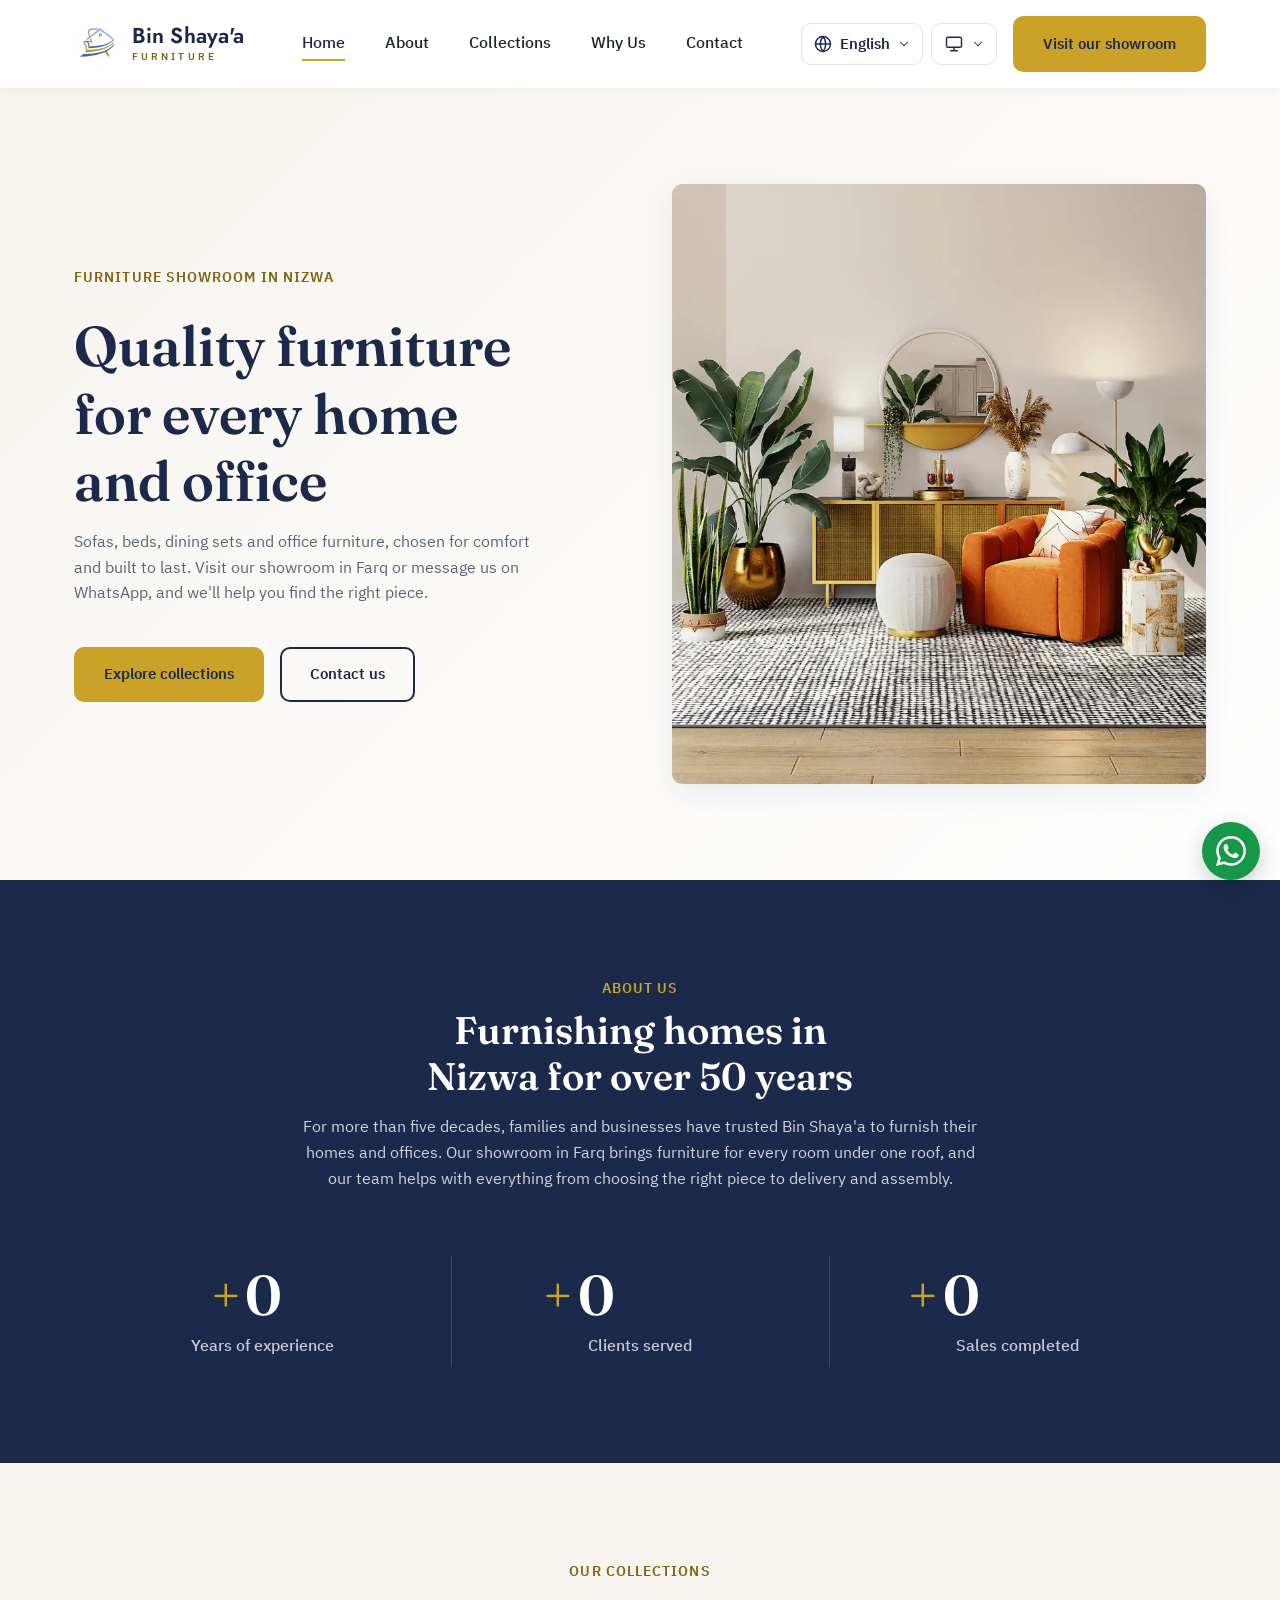
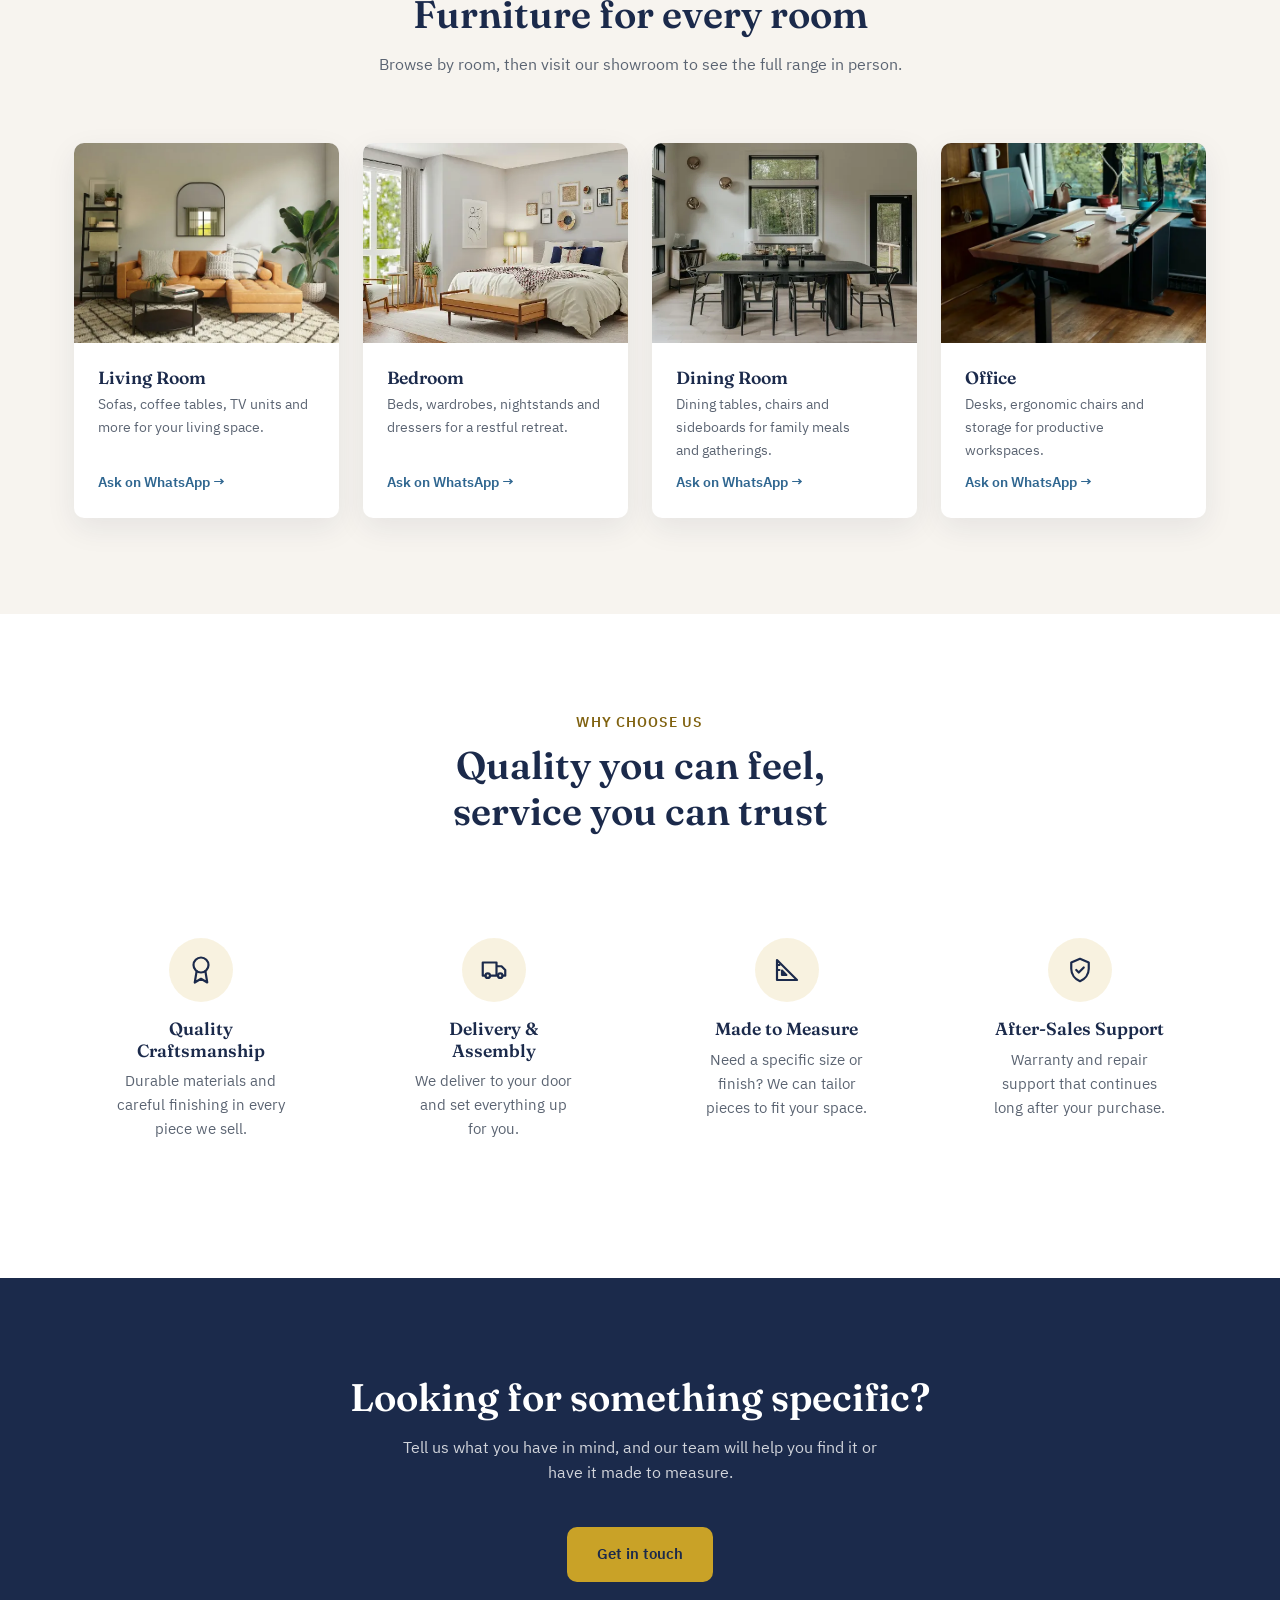
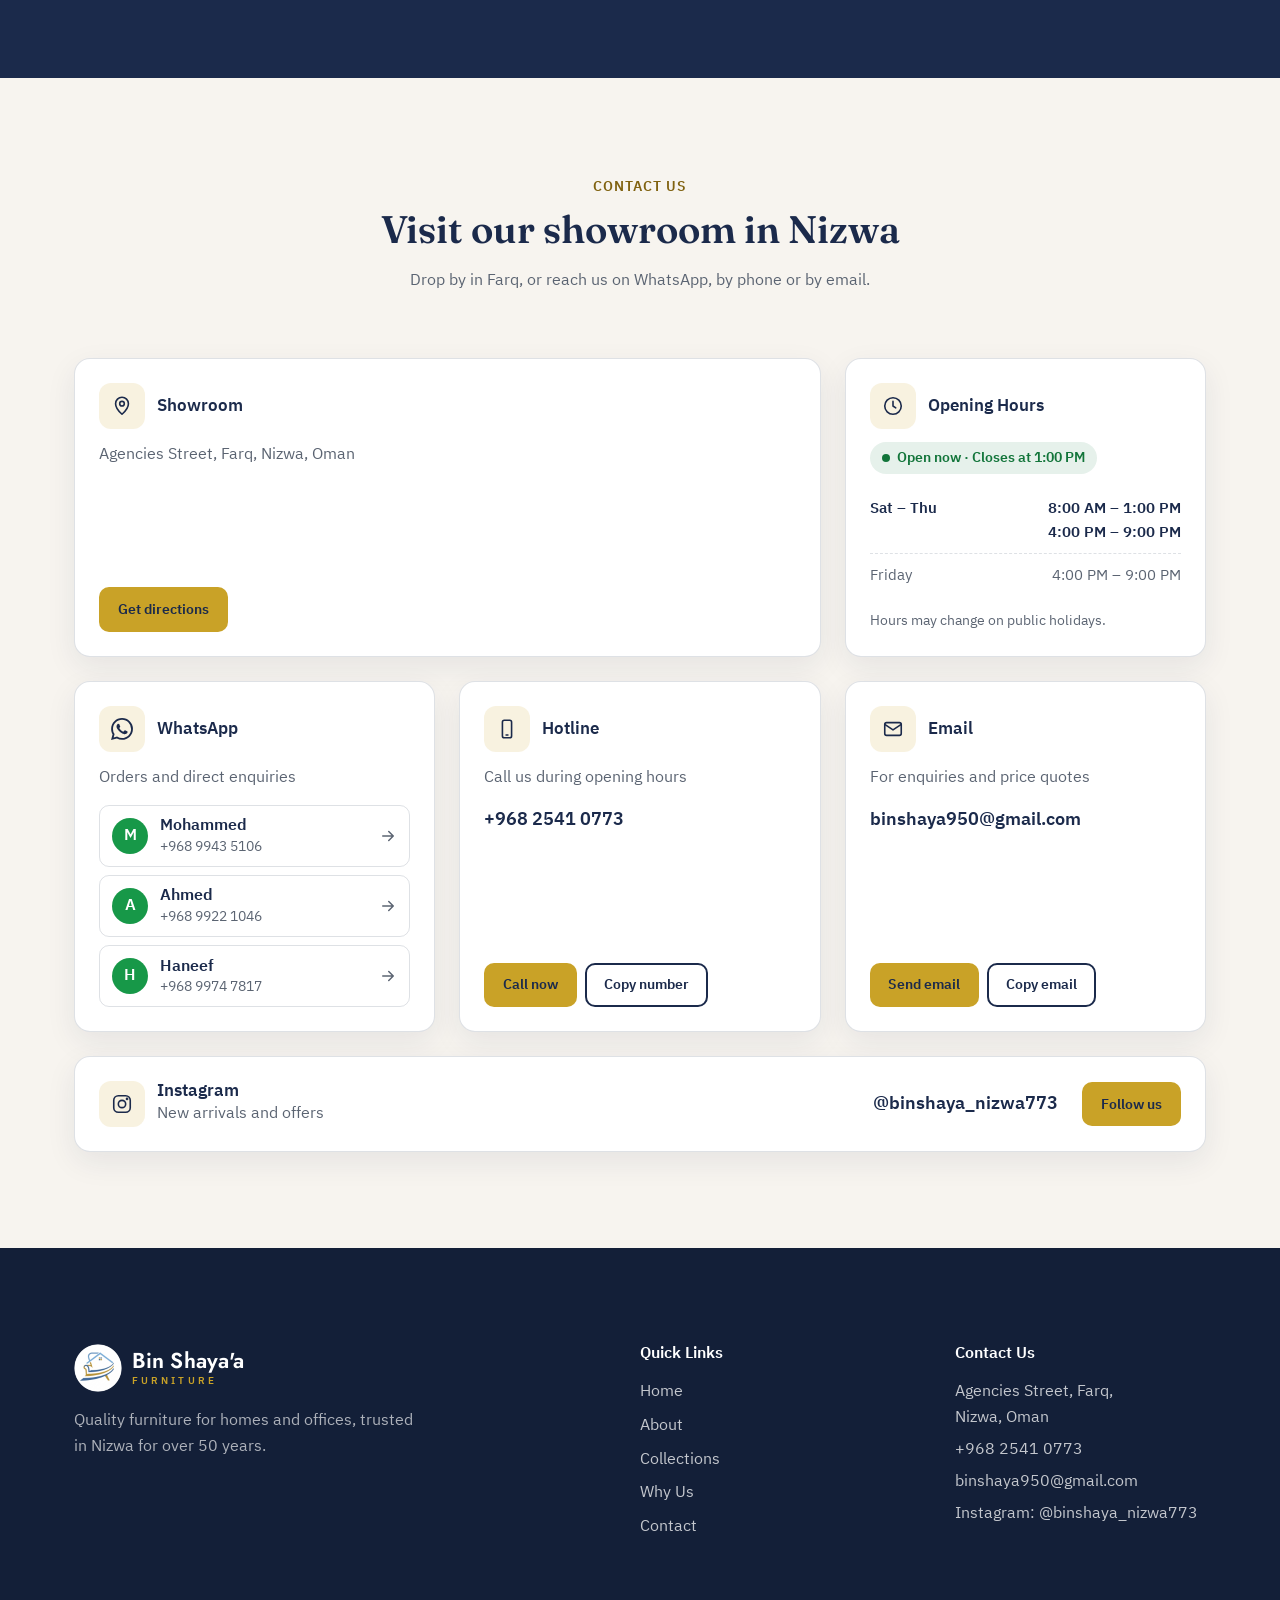
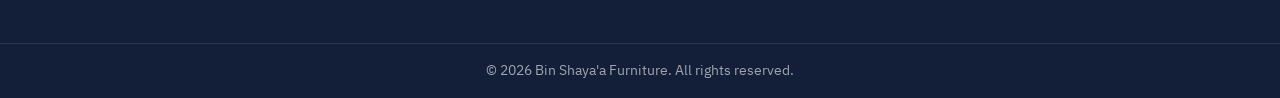
==== commit 23c8003a: "About section, black dark theme and WhatsApp fixes - Add an About section with +50 years, +4,000 cli" ====
--- a/docs/index.html
+++ b/docs/index.html
@@ -3,8 +3,9 @@
 <head>
     <meta charset ="UTF-8">
     <meta name ="viewport" content="width=device-width, initial-scale=1.0">
-    <meta name = "description" content = "Bin Shaya'a furniture showroom in Farq, Nizwa: sofas, beds, dining sets and office furniture, with delivery, assembly and custom sizes. Visit us or message us on WhatsApp.">
-    <meta name = "theme-color" content = "#1B2A4B">
+    <meta name = "description" content = "Bin Shaya'a, a furniture showroom in Farq, Nizwa, trusted for over 50 years: sofas, beds, dining sets and office furniture, with delivery, assembly and custom sizes.">
+    <meta name = "theme-color" content = "#1B2A4B" media = "(prefers-color-scheme: light)">
+    <meta name = "theme-color" content = "#111111" media = "(prefers-color-scheme: dark)">
     <meta name = "color-scheme" content = "light dark">
 
     <!-- Apply the saved theme before the page is drawn, so it never flashes the wrong colours -->
@@ -28,7 +29,7 @@
     <meta property = "og:type" content = "website">
     <meta property = "og:site_name" content = "Bin Shaya'a Furniture">
     <meta property = "og:title" content = "Bin Shaya'a | Furniture Showroom in Nizwa, Oman">
-    <meta property = "og:description" content = "Sofas, beds, dining sets and office furniture, with delivery, assembly and custom sizes. Visit our showroom in Farq, Nizwa.">
+    <meta property = "og:description" content = "Sofas, beds, dining sets and office furniture from a Nizwa showroom trusted for over 50 years. Delivery, assembly and custom sizes available.">
     <meta property = "og:url" content = "https://d4rkyg.github.io/binshaya-furniture/">
     <meta property = "og:image" content = "https://d4rkyg.github.io/binshaya-furniture/assets/images/og-image.jpg">
     <meta property = "og:image:width" content = "1200">
@@ -105,6 +106,7 @@
                 <ul class = "nav-list" >
 
                     <li><a href="#home" class = "nav-link"> Home </a></li>
+                    <li><a href="#about" class = "nav-link"> About </a></li>
                     <li><a href="#collections" class = "nav-link"> Collections </a></li>
                     <li><a href="#why-us" class = "nav-link"> Why Us </a></li>
                     <li><a href="#contact" class = "nav-link"> Contact </a></li>
@@ -160,7 +162,7 @@
                     </div>
                 </div>
 
-                <a href = "#contact" class = "btn btn-primary nav-cta"> Visit Our Showroom </a>
+                <a href = "#contact" class = "btn btn-primary nav-cta"> Visit our showroom </a>
 
                 <button class = "nav-toggle" id = "nav-toggle" aria-label = "Toggle menu" aria-expanded = "false" aria-controls = "main-nav">
                     <span class = "bar"></span>
@@ -182,16 +184,16 @@
 
                 <div class = "hero-content">
 
-                    <p class = "eyebrow"> Furniture for modern living  </p>
-                    <h1> Elevate Your Space with Quality Furniture </h1>
-                    <p class = "hero-text"> 
-                        Discover handcrafted sofas, beds, dining sets, and office pieces
-                        built to last. Visit our showroom or explore our online collections to find the perfect fit for your home. 
+                    <p class = "eyebrow"> Furniture showroom in Nizwa </p>
+                    <h1> Quality furniture for every home and office </h1>
+                    <p class = "hero-text">
+                        Sofas, beds, dining sets and office furniture, chosen for comfort and built to last.
+                        Visit our showroom in Farq or message us on WhatsApp, and we'll help you find the right piece.
                     </p>
 
                     <div class = "hero-actions">
-                        <a href = "#collections" class = "btn btn-primary"> Explore Collections </a>
-                        <a href = "#contact" class = "btn btn-outline"> Contact Us </a>
+                        <a href = "#collections" class = "btn btn-primary"> Explore collections </a>
+                        <a href = "#contact" class = "btn btn-outline"> Contact us </a>
                     </div>
 
                 </div>
@@ -199,6 +201,39 @@
                 <div class = "hero-image">
                     <img src = "assets/images/hero.webp" srcset = "assets/images/hero-800.webp 800w, assets/images/hero.webp 1200w" sizes = "(max-width: 960px) calc(100vw - 48px), 534px" alt = "Modern living room with a comfortable sofa" width = "1200" height = "2133" fetchpriority = "high">
                 </div>
+
+            </div>
+        </section>
+
+        <!-- About section (the numbers count up as they scroll into view; script.js reads them from the page) -->
+
+        <section class = "about section band" id = "about" aria-labelledby = "about-title">
+            <div class = "container">
+
+                <div class = "about-content">
+                    <p class = "eyebrow"> About Us </p>
+                    <h2 id = "about-title"> Furnishing homes in Nizwa for over 50 years </h2>
+                    <p>
+                        For more than five decades, families and businesses have trusted Bin Shaya'a to furnish their homes and offices.
+                        Our showroom in Farq brings furniture for every room under one roof, and our team helps with everything
+                        from choosing the right piece to delivery and assembly.
+                    </p>
+                </div>
+
+                <ul class = "stats">
+                    <li class = "stat">
+                        <span class = "stat-value"><span class = "stat-plus">+</span><span class = "stat-number">50</span></span>
+                        <span class = "stat-label"> Years of experience </span>
+                    </li>
+                    <li class = "stat">
+                        <span class = "stat-value"><span class = "stat-plus">+</span><span class = "stat-number">4,000</span></span>
+                        <span class = "stat-label"> Clients served </span>
+                    </li>
+                    <li class = "stat">
+                        <span class = "stat-value"><span class = "stat-plus">+</span><span class = "stat-number">19,000</span></span>
+                        <span class = "stat-label"> Sales completed </span>
+                    </li>
+                </ul>
 
             </div>
         </section>
@@ -211,6 +246,7 @@
                 <div class = "section-header">
                     <p class = "eyebrow"> Our Collections </p>
                     <h2> Furniture for every room </h2>
+                    <p class = "section-intro"> Browse by room, then visit our showroom to see the full range in person. </p>
                 </div>
 
                 <div class = "collections-grid">
@@ -219,8 +255,8 @@
                         <img src = "assets/images/living-room.webp" srcset = "assets/images/living-room-600.webp 600w, assets/images/living-room.webp 1200w" sizes = "(max-width: 720px) calc(100vw - 48px), (max-width: 960px) calc(50vw - 36px), 270px" alt = "Living room furniture collection" width = "1200" height = "1200" loading = "lazy">
                         <div class = "collection-info">
                             <h3> Living Room </h3>
-                            <p> Sofas, coffee tables, TV units, and more for your living space.</p>
-                            <a href = "mailto:binshaya950@gmail.com?subject=Enquiry%3A%20Living%20Room%20furniture" class = "text-link"> Enquire by email &rarr;</a>
+                            <p> Sofas, coffee tables, TV units and more for your living space.</p>
+                            <a href = "#contact" class = "text-link" data-open-whatsapp data-whatsapp-message = "Hello Bin Shaya'a Furniture, I found you through your website and would like to ask about your living room furniture."> Ask on WhatsApp &rarr;</a>
                         </div>
                     </article>
 
@@ -228,8 +264,8 @@
                         <img src = "assets/images/bedroom.webp" srcset = "assets/images/bedroom-600.webp 600w, assets/images/bedroom.webp 1200w" sizes = "(max-width: 720px) calc(100vw - 48px), (max-width: 960px) calc(50vw - 36px), 270px" alt = "Bedroom furniture collection" width = "1200" height = "675" loading = "lazy">
                         <div class = "collection-info">
                             <h3> Bedroom </h3>
-                            <p> Beds, wardrobes, nightstands, and dressers for a restful retreat.</p>
-                            <a href = "mailto:binshaya950@gmail.com?subject=Enquiry%3A%20Bedroom%20furniture" class = "text-link"> Enquire by email &rarr;</a>
+                            <p> Beds, wardrobes, nightstands and dressers for a restful retreat.</p>
+                            <a href = "#contact" class = "text-link" data-open-whatsapp data-whatsapp-message = "Hello Bin Shaya'a Furniture, I found you through your website and would like to ask about your bedroom furniture."> Ask on WhatsApp &rarr;</a>
                         </div>
                     </article>
 
@@ -237,8 +273,8 @@
                         <img src = "assets/images/dining-room.webp" srcset = "assets/images/dining-room-600.webp 600w, assets/images/dining-room.webp 1200w" sizes = "(max-width: 720px) calc(100vw - 48px), (max-width: 960px) calc(50vw - 36px), 270px" alt = "Dining room furniture collection" width = "1200" height = "800" loading = "lazy">
                         <div class = "collection-info">
                             <h3> Dining Room </h3>
-                            <p> Dining tables, chairs, sideboards, and storage for memorable meals.</p>
-                            <a href = "mailto:binshaya950@gmail.com?subject=Enquiry%3A%20Dining%20Room%20furniture" class = "text-link"> Enquire by email &rarr;</a>
+                            <p> Dining tables, chairs and sideboards for family meals and gatherings.</p>
+                            <a href = "#contact" class = "text-link" data-open-whatsapp data-whatsapp-message = "Hello Bin Shaya'a Furniture, I found you through your website and would like to ask about your dining room furniture."> Ask on WhatsApp &rarr;</a>
                         </div>
                     </article>
 
@@ -246,8 +282,8 @@
                         <img src = "assets/images/office.webp" srcset = "assets/images/office-600.webp 600w, assets/images/office.webp 1200w" sizes = "(max-width: 720px) calc(100vw - 48px), (max-width: 960px) calc(50vw - 36px), 270px" alt = "Office furniture collection" width = "1200" height = "1800" loading = "lazy">
                         <div class = "collection-info">
                             <h3> Office </h3>
-                            <p> Desks, ergonomic chairs, and storage solutions for productive workspaces.</p>
-                            <a href = "mailto:binshaya950@gmail.com?subject=Enquiry%3A%20Office%20furniture" class = "text-link"> Enquire by email &rarr;</a>
+                            <p> Desks, ergonomic chairs and storage for productive workspaces.</p>
+                            <a href = "#contact" class = "text-link" data-open-whatsapp data-whatsapp-message = "Hello Bin Shaya'a Furniture, I found you through your website and would like to ask about your office furniture."> Ask on WhatsApp &rarr;</a>
                         </div>
                     </article>
                 </div>
@@ -271,7 +307,7 @@
                             <svg viewBox = "0 0 24 24"><circle cx = "12" cy = "8" r = "6"/><path d = "M15.5 12.9 17 22l-5-3-5 3 1.5-9.1"/></svg>
                         </span>
                         <h3> Quality Craftsmanship </h3>
-                        <p> Durable materials and careful finishing on every piece we sell.</p>
+                        <p> Durable materials and careful finishing in every piece we sell.</p>
                     </article>
 
                     <article class = "feature-card">
@@ -279,15 +315,15 @@
                             <svg viewBox = "0 0 24 24"><path d = "M3 16.5V6h11v10.5M14 9h4l3 3v4.5M3 16.5h2.2M8.8 16.5h6.4M18.8 16.5H21"/><circle cx = "7" cy = "16.5" r = "1.8"/><circle cx = "17" cy = "16.5" r = "1.8"/></svg>
                         </span>
                         <h3> Delivery &amp; Assembly </h3>
-                        <p> We bring it to your door and set it up so you don't have to.</p>
+                        <p> We deliver to your door and set everything up for you.</p>
                     </article>
 
                     <article class = "feature-card">
                         <span class = "feature-icon" aria-hidden = "true">
                             <svg viewBox = "0 0 24 24"><path d = "M4 20V4l16 16z"/><path d = "M8 16v-3.5l3.5 3.5z"/><path d = "M4 8h2M4 12h2"/></svg>
                         </span>
-                        <h3> Custom Solutions </h3>
-                        <p> Need a specific size or finish? We can tailor pieces to your space.</p>
+                        <h3> Made to Measure </h3>
+                        <p> Need a specific size or finish? We can tailor pieces to fit your space.</p>
                     </article>
 
                     <article class = "feature-card">
@@ -295,7 +331,7 @@
                             <svg viewBox = "0 0 24 24"><path d = "M12 3l7 3v5c0 4.5-3 8.3-7 10-4-1.7-7-5.5-7-10V6z"/><path d = "m9 12 2 2 4-4"/></svg>
                         </span>
                         <h3> After-Sales Support </h3>
-                        <p> Warranty and repair support long after your purchase.</p>
+                        <p> Warranty and repair support that continues long after your purchase.</p>
                     </article>
 
                 </div>
@@ -305,12 +341,12 @@
 
         <!-- Call-to-action section -->
 
-        <section class = "cta section" aria-labelledby="cta-title">
+        <section class = "cta section band" aria-labelledby = "cta-title">
 
             <div class = "container cta-container">
                 <h2 id = "cta-title"> Looking for something specific? </h2>
-                <p> Tell us what you have in mind and our team will help you find or build it.</p>
-                <a href = "#contact" class = "btn btn-primary"> Get in Touch </a>
+                <p> Tell us what you have in mind, and our team will help you find it or have it made to measure.</p>
+                <a href = "#contact" class = "btn btn-primary"> Get in touch </a>
             </div>
 
         </section>
@@ -323,6 +359,7 @@
                 <div class = "section-header">
                     <p class = "eyebrow"> Contact Us </p>
                     <h2> Visit our showroom in Nizwa </h2>
+                    <p class = "section-intro"> Drop by in Farq, or reach us on WhatsApp, by phone or by email. </p>
                 </div>
 
                 <div class = "contact-cards">
@@ -376,7 +413,7 @@
                         <p> Orders and direct enquiries </p>
                         <ul class = "wa-contacts">
                                 <li>
-                                    <a href = "https://wa.me/96899435106?text=Hello%20Bin%20Shaya%27a%2C%20I%27m%20contacting%20you%20from%20your%20website." class = "wa-contact" target = "_blank" rel = "noopener">
+                                    <a href = "https://api.whatsapp.com/send?phone=96899435106&amp;text=Hello%20Bin%20Shaya%27a%20Furniture%2C%20I%20found%20you%20through%20your%20website%20and%20would%20like%20to%20make%20an%20enquiry." class = "wa-contact" target = "_blank" rel = "noopener">
                                         <span class = "wa-avatar" aria-hidden = "true"> M </span>
                                         <span class = "wa-contact-text">
                                             <span class = "wa-contact-name"> Mohammed </span>
@@ -386,7 +423,7 @@
                                     </a>
                                 </li>
                                 <li>
-                                    <a href = "https://wa.me/96899221046?text=Hello%20Bin%20Shaya%27a%2C%20I%27m%20contacting%20you%20from%20your%20website." class = "wa-contact" target = "_blank" rel = "noopener">
+                                    <a href = "https://api.whatsapp.com/send?phone=96899221046&amp;text=Hello%20Bin%20Shaya%27a%20Furniture%2C%20I%20found%20you%20through%20your%20website%20and%20would%20like%20to%20make%20an%20enquiry." class = "wa-contact" target = "_blank" rel = "noopener">
                                         <span class = "wa-avatar" aria-hidden = "true"> A </span>
                                         <span class = "wa-contact-text">
                                             <span class = "wa-contact-name"> Ahmed </span>
@@ -396,7 +433,7 @@
                                     </a>
                                 </li>
                                 <li>
-                                    <a href = "https://wa.me/96899747817?text=Hello%20Bin%20Shaya%27a%2C%20I%27m%20contacting%20you%20from%20your%20website." class = "wa-contact" target = "_blank" rel = "noopener">
+                                    <a href = "https://api.whatsapp.com/send?phone=96899747817&amp;text=Hello%20Bin%20Shaya%27a%20Furniture%2C%20I%20found%20you%20through%20your%20website%20and%20would%20like%20to%20make%20an%20enquiry." class = "wa-contact" target = "_blank" rel = "noopener">
                                         <span class = "wa-avatar" aria-hidden = "true"> H </span>
                                         <span class = "wa-contact-text">
                                             <span class = "wa-contact-name"> Haneef </span>
@@ -475,13 +512,14 @@
                         <span class = "logo-tagline"> Furniture </span>
                     </span>
                 </a>
-                <p> Quality furniture for homes and offices.</p>
+                <p> Quality furniture for homes and offices, trusted in Nizwa for over 50 years.</p>
             </div>
 
             <div class = "footer-links">
                 <h2> Quick Links </h2>
                 <ul>
                     <li><a href = "#home"> Home </a></li>
+                    <li><a href = "#about"> About </a></li>
                     <li><a href = "#collections"> Collections </a></li>
                     <li><a href = "#why-us"> Why Us </a></li>
                     <li><a href = "#contact"> Contact </a></li>
@@ -502,7 +540,7 @@
 
         <div class = "footer-bottom">
             <div class = "container">
-                <p>&copy; <span id = "current-year"> 2026 </span> Bin Shaya'a. All rights reserved.</p>
+                <p>&copy; <span id = "current-year"> 2026 </span> Bin Shaya'a Furniture. All rights reserved.</p>
             </div>
         </div>
 
@@ -519,9 +557,9 @@
             <p class = "wa-title"> Chat with us on WhatsApp </p>
             <p class = "wa-subtitle"> Orders and direct enquiries </p>
             <ul class = "wa-list">
-                <li><a href = "https://wa.me/96899435106?text=Hello%20Bin%20Shaya%27a%2C%20I%27m%20contacting%20you%20from%20your%20website." target = "_blank" rel = "noopener"><span class = "wa-name"> Mohammed </span><span class = "wa-number"> +968 9943 5106 </span></a></li>
-                <li><a href = "https://wa.me/96899221046?text=Hello%20Bin%20Shaya%27a%2C%20I%27m%20contacting%20you%20from%20your%20website." target = "_blank" rel = "noopener"><span class = "wa-name"> Ahmed </span><span class = "wa-number"> +968 9922 1046 </span></a></li>
-                <li><a href = "https://wa.me/96899747817?text=Hello%20Bin%20Shaya%27a%2C%20I%27m%20contacting%20you%20from%20your%20website." target = "_blank" rel = "noopener"><span class = "wa-name"> Haneef </span><span class = "wa-number"> +968 9974 7817 </span></a></li>
+                <li><a href = "https://api.whatsapp.com/send?phone=96899435106&amp;text=Hello%20Bin%20Shaya%27a%20Furniture%2C%20I%20found%20you%20through%20your%20website%20and%20would%20like%20to%20make%20an%20enquiry." target = "_blank" rel = "noopener"><span class = "wa-name"> Mohammed </span><span class = "wa-number"> +968 9943 5106 </span></a></li>
+                <li><a href = "https://api.whatsapp.com/send?phone=96899221046&amp;text=Hello%20Bin%20Shaya%27a%20Furniture%2C%20I%20found%20you%20through%20your%20website%20and%20would%20like%20to%20make%20an%20enquiry." target = "_blank" rel = "noopener"><span class = "wa-name"> Ahmed </span><span class = "wa-number"> +968 9922 1046 </span></a></li>
+                <li><a href = "https://api.whatsapp.com/send?phone=96899747817&amp;text=Hello%20Bin%20Shaya%27a%20Furniture%2C%20I%20found%20you%20through%20your%20website%20and%20would%20like%20to%20make%20an%20enquiry." target = "_blank" rel = "noopener"><span class = "wa-name"> Haneef </span><span class = "wa-number"> +968 9974 7817 </span></a></li>
             </ul>
         </div>
     </details>
--- a/docs/css/style.css
+++ b/docs/css/style.css
@@ -64,7 +64,7 @@
   --border: rgba(27, 42, 75, 0.14);
   --header-bg: #FFFFFF;
   --header-bg-scrolled: rgba(255, 255, 255, 0.96);
-  --cta-bg: #1B2A4B;
+  --band-bg: #1B2A4B; /* navy strips: About and the call to action */
   --footer-bg: #131F38;
   --success: #12753A;
   --success-bg: rgba(18, 117, 58, 0.1);
@@ -97,58 +97,60 @@
   --container-width: 1180px;
 }
 
-/* Dark theme: chosen in the theme menu, or "System" when the device is set to dark */
+/* Dark theme: chosen in the theme menu, or "System" when the device is set to dark.
+   Black and dark grey with gold accents; the navy bands turn dark grey, so there is no blue.
+   The two blocks below hold the same values; change both together. */
 :root[data-theme="dark"] {
   color-scheme: dark;
-  --bg: #0F1729;
-  --bg-alt: #141E33;
-  --surface: #1A253D;
-  --heading: #F2EDE3;
-  --text: #D9DEE7;
-  --text-muted: #A7B0BF;
-  --accent-text: #D9B44A;
+  --bg: #111111;
+  --bg-alt: #181818;
+  --surface: #202020;
+  --heading: #F5F5F5;
+  --text: #E0E0E0;
+  --text-muted: #A8A8A8;
+  --accent-text: #DDB955;
   --link: #8FC1E3;
   --focus: #8FC1E3;
-  --icon: #F2EDE3;
-  --icon-bg: rgba(201, 162, 39, 0.16);
-  --border: rgba(255, 255, 255, 0.12);
-  --header-bg: #0F1729;
-  --header-bg-scrolled: rgba(15, 23, 41, 0.94);
-  --cta-bg: #1E2F55;
-  --footer-bg: #0A1120;
+  --icon: #E3C064;
+  --icon-bg: rgba(221, 185, 85, 0.12);
+  --border: rgba(255, 255, 255, 0.1);
+  --header-bg: #111111;
+  --header-bg-scrolled: rgba(17, 17, 17, 0.92);
+  --band-bg: #262626;
+  --footer-bg: #0A0A0A;
   --success: #5BD08A;
   --success-bg: rgba(91, 208, 138, 0.12);
   --danger: #F97066;
   --danger-bg: rgba(249, 112, 102, 0.12);
-  --shadow: 0 10px 30px rgba(0, 0, 0, 0.35);
-  --shadow-lg: 0 18px 40px rgba(0, 0, 0, 0.45);
+  --shadow: 0 10px 30px rgba(0, 0, 0, 0.4);
+  --shadow-lg: 0 18px 40px rgba(0, 0, 0, 0.5);
 }
 
 @media (prefers-color-scheme: dark) {
   :root:not([data-theme="light"]) {
     color-scheme: dark;
-    --bg: #0F1729;
-    --bg-alt: #141E33;
-    --surface: #1A253D;
-    --heading: #F2EDE3;
-    --text: #D9DEE7;
-    --text-muted: #A7B0BF;
-    --accent-text: #D9B44A;
+    --bg: #111111;
+    --bg-alt: #181818;
+    --surface: #202020;
+    --heading: #F5F5F5;
+    --text: #E0E0E0;
+    --text-muted: #A8A8A8;
+    --accent-text: #DDB955;
     --link: #8FC1E3;
     --focus: #8FC1E3;
-    --icon: #F2EDE3;
-    --icon-bg: rgba(201, 162, 39, 0.16);
-    --border: rgba(255, 255, 255, 0.12);
-    --header-bg: #0F1729;
-    --header-bg-scrolled: rgba(15, 23, 41, 0.94);
-    --cta-bg: #1E2F55;
-    --footer-bg: #0A1120;
-  --success: #5BD08A;
-  --success-bg: rgba(91, 208, 138, 0.12);
-  --danger: #F97066;
-  --danger-bg: rgba(249, 112, 102, 0.12);
-    --shadow: 0 10px 30px rgba(0, 0, 0, 0.35);
-    --shadow-lg: 0 18px 40px rgba(0, 0, 0, 0.45);
+    --icon: #E3C064;
+    --icon-bg: rgba(221, 185, 85, 0.12);
+    --border: rgba(255, 255, 255, 0.1);
+    --header-bg: #111111;
+    --header-bg-scrolled: rgba(17, 17, 17, 0.92);
+    --band-bg: #262626;
+    --footer-bg: #0A0A0A;
+    --success: #5BD08A;
+    --success-bg: rgba(91, 208, 138, 0.12);
+    --danger: #F97066;
+    --danger-bg: rgba(249, 112, 102, 0.12);
+    --shadow: 0 10px 30px rgba(0, 0, 0, 0.4);
+    --shadow-lg: 0 18px 40px rgba(0, 0, 0, 0.5);
   }
 }
 
@@ -168,6 +170,10 @@
   font-weight: 600; /* the body font is loaded up to 600 */
 }
 
+p {
+  text-wrap: pretty; /* avoids a single word left alone on the last line */
+}
+
 h1, h2, h3 {
   font-family: var(--font-heading);
   font-weight: 600;
@@ -187,7 +193,7 @@
   outline-offset: 3px;
 }
 
-.cta :focus-visible,
+.band :focus-visible,
 .site-footer :focus-visible {
   outline-color: var(--color-gold);
 }
@@ -212,6 +218,10 @@
   max-width: 600px;
   margin-inline: auto;
   margin-bottom: var(--space-xl);
+}
+
+.section-intro {
+  color: var(--text-muted);
 }
 
 /* Hidden on screen but still read out by screen readers */
@@ -292,7 +302,7 @@
 .site-header.scrolled {
   background: var(--header-bg-scrolled);
   backdrop-filter: blur(8px);
-  box-shadow: 0 6px 20px rgba(27, 42, 75, 0.12);
+  box-shadow: 0 1px 0 var(--border), 0 6px 20px rgba(27, 42, 75, 0.12); /* the hairline keeps it apart from the page in dark mode */
 }
 
 .nav-container {
@@ -730,20 +740,82 @@
 }
 
 
-/* --- CTA Section --- */
-
-.cta {
-  background: var(--cta-bg);
+/* --- Navy bands (About and CTA) --- */
+
+.band {
+  background: var(--band-bg);
   color: var(--color-white);
   text-align: center;
 }
 
-.cta h2 {
+.band h2 {
   color: var(--color-white);
 }
 
+.band p {
+  color: rgba(255, 255, 255, 0.8);
+}
+
+.band .eyebrow {
+  color: var(--color-gold);
+}
+
+
+/* --- About Section --- */
+
+.about-content {
+  max-width: 680px;
+  margin-inline: auto;
+  margin-bottom: var(--space-xl);
+}
+
+.stats {
+  display: grid;
+  grid-template-columns: repeat(3, 1fr);
+}
+
+.stat {
+  padding: var(--space-xs) var(--space-md);
+}
+
+.stat + .stat {
+  border-inline-start: 1px solid rgba(255, 255, 255, 0.15);
+}
+
+.stat-value {
+  direction: ltr; /* "+50" reads the same way on the Arabic page */
+  display: flex;
+  justify-content: center;
+  align-items: baseline;
+  gap: 0.08em;
+  font-family: var(--font-heading);
+  font-size: clamp(2.5rem, 5vw, 3.5rem);
+  font-weight: 600;
+  line-height: 1.1;
+  color: var(--color-white);
+  font-variant-numeric: lining-nums tabular-nums;
+}
+
+/* script.js holds this at its final width while counting, so the "+" stays put */
+.stat-number {
+  text-align: left;
+}
+
+.stat-plus {
+  color: var(--color-gold);
+}
+
+.stat-label {
+  display: block;
+  margin-top: var(--space-xs);
+  color: rgba(255, 255, 255, 0.75);
+  font-weight: 500;
+}
+
+
+/* --- CTA Section --- */
+
 .cta p {
-  color: rgba(255, 255, 255, 0.8);
   margin-bottom: var(--space-lg);
   max-width: 500px;
   margin-inline: auto;
@@ -1067,6 +1139,7 @@
   width: 280px;
   padding: var(--space-md);
   background: var(--surface);
+  border: 1px solid var(--border);
   border-radius: var(--radius);
   box-shadow: var(--shadow-lg);
 }
@@ -1130,6 +1203,7 @@
 }
 
 .footer-brand p {
+  max-width: 340px;
   margin-top: var(--space-sm);
   color: rgba(255, 255, 255, 0.65);
 }
@@ -1248,10 +1322,9 @@
 
 /* --- Responsive Design --- */
 
-@media (max-width: 960px) {
-  /* Tablets and phones use the menu button, leaving room for the language and theme buttons */
-  .nav-list,
-  .nav-cta {
+/* Below 1100px the links no longer fit beside the buttons, so they move into the menu button */
+@media (max-width: 1100px) {
+  .nav-list {
     display: none;
   }
 
@@ -1271,6 +1344,13 @@
     padding: var(--space-md);
     box-shadow: var(--shadow);
   }
+}
+
+@media (max-width: 960px) {
+  /* Tablets and phones drop the showroom button, leaving room for the language and theme buttons */
+  .nav-cta {
+    display: none;
+  }
 
   .hero-container {
     grid-template-columns: 1fr;
@@ -1334,6 +1414,10 @@
 
   .footer-brand .logo {
     justify-content: center;
+  }
+
+  .footer-brand p {
+    margin-inline: auto;
   }
 
   .contact-cards {
@@ -1350,6 +1434,19 @@
   .contact-card-showroom {
     grid-template-columns: 1fr;
   }
+
+  .stats {
+    grid-template-columns: 1fr;
+  }
+
+  .stat {
+    padding: var(--space-md) 0;
+  }
+
+  .stat + .stat {
+    border-inline-start: 0;
+    border-top: 1px solid rgba(255, 255, 255, 0.15);
+  }
 }
 
 /* Very small phones: keep the logo, language, theme and menu buttons on one line */
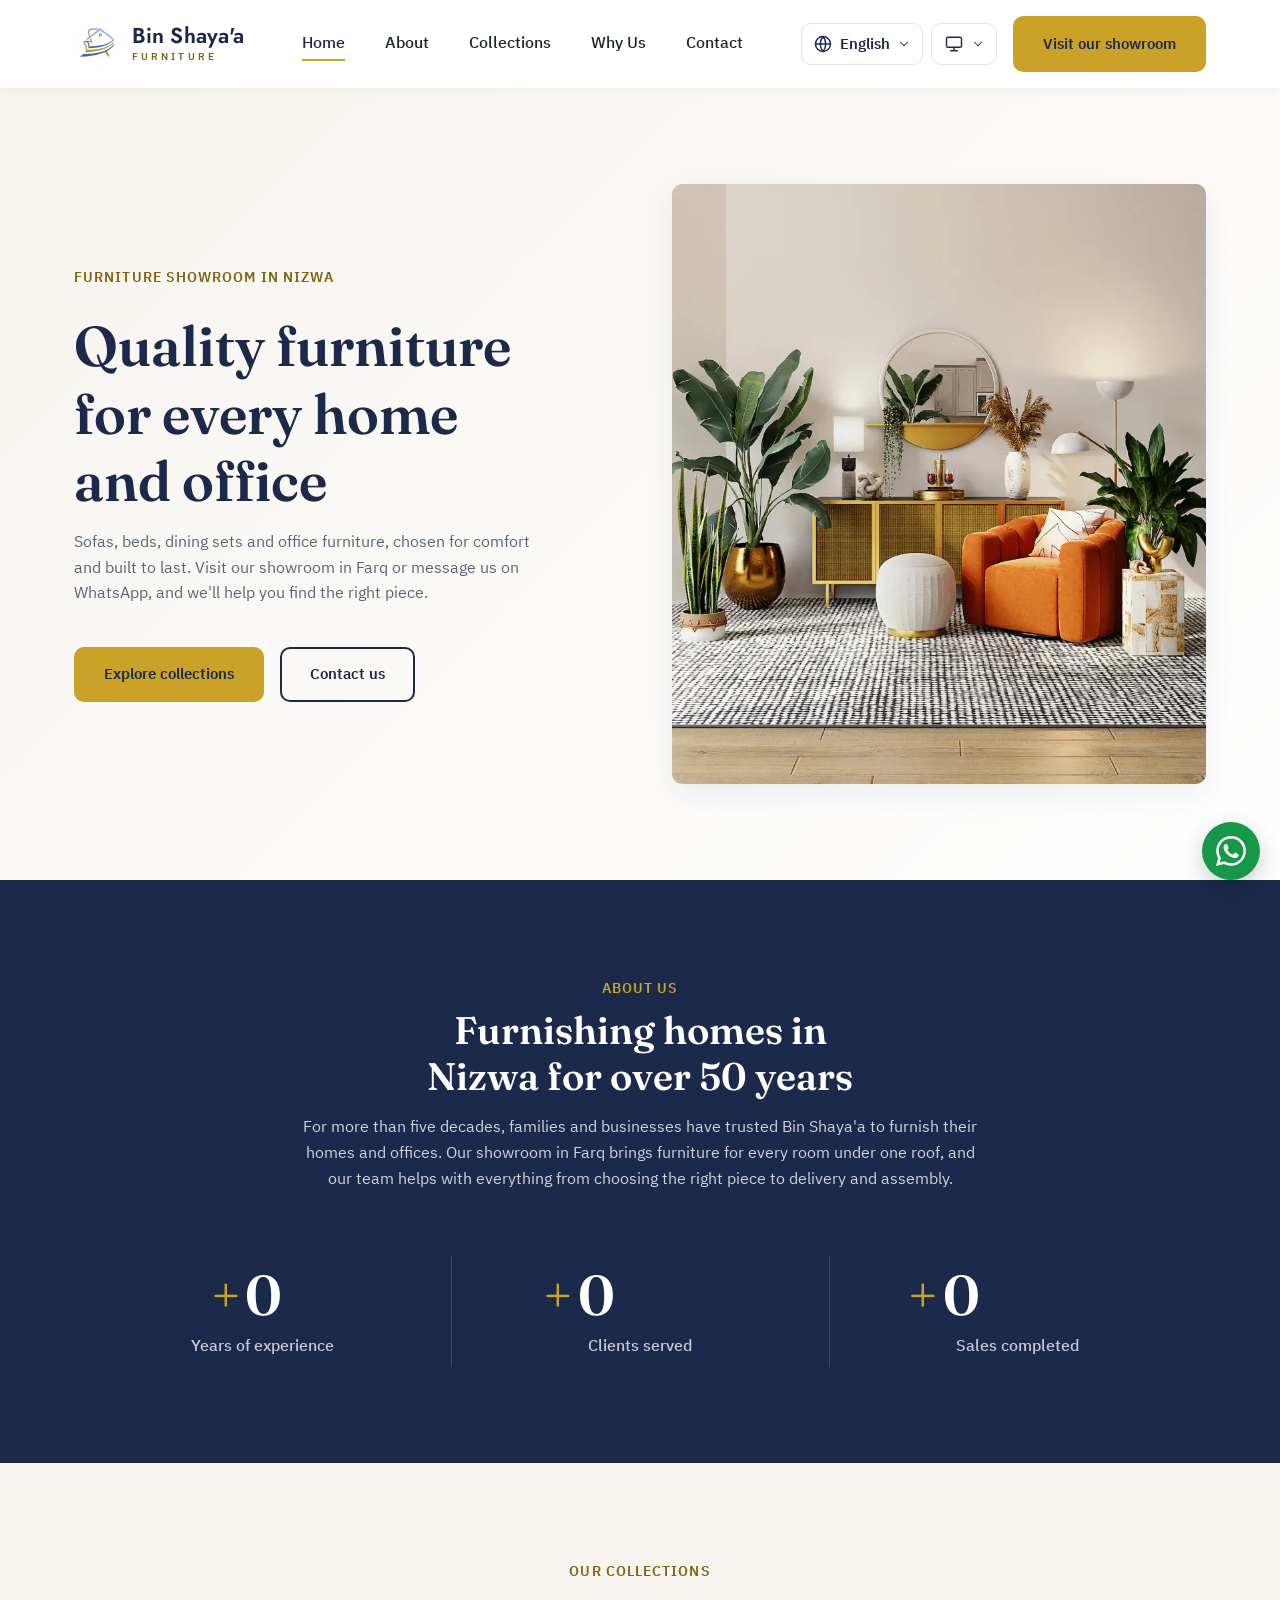
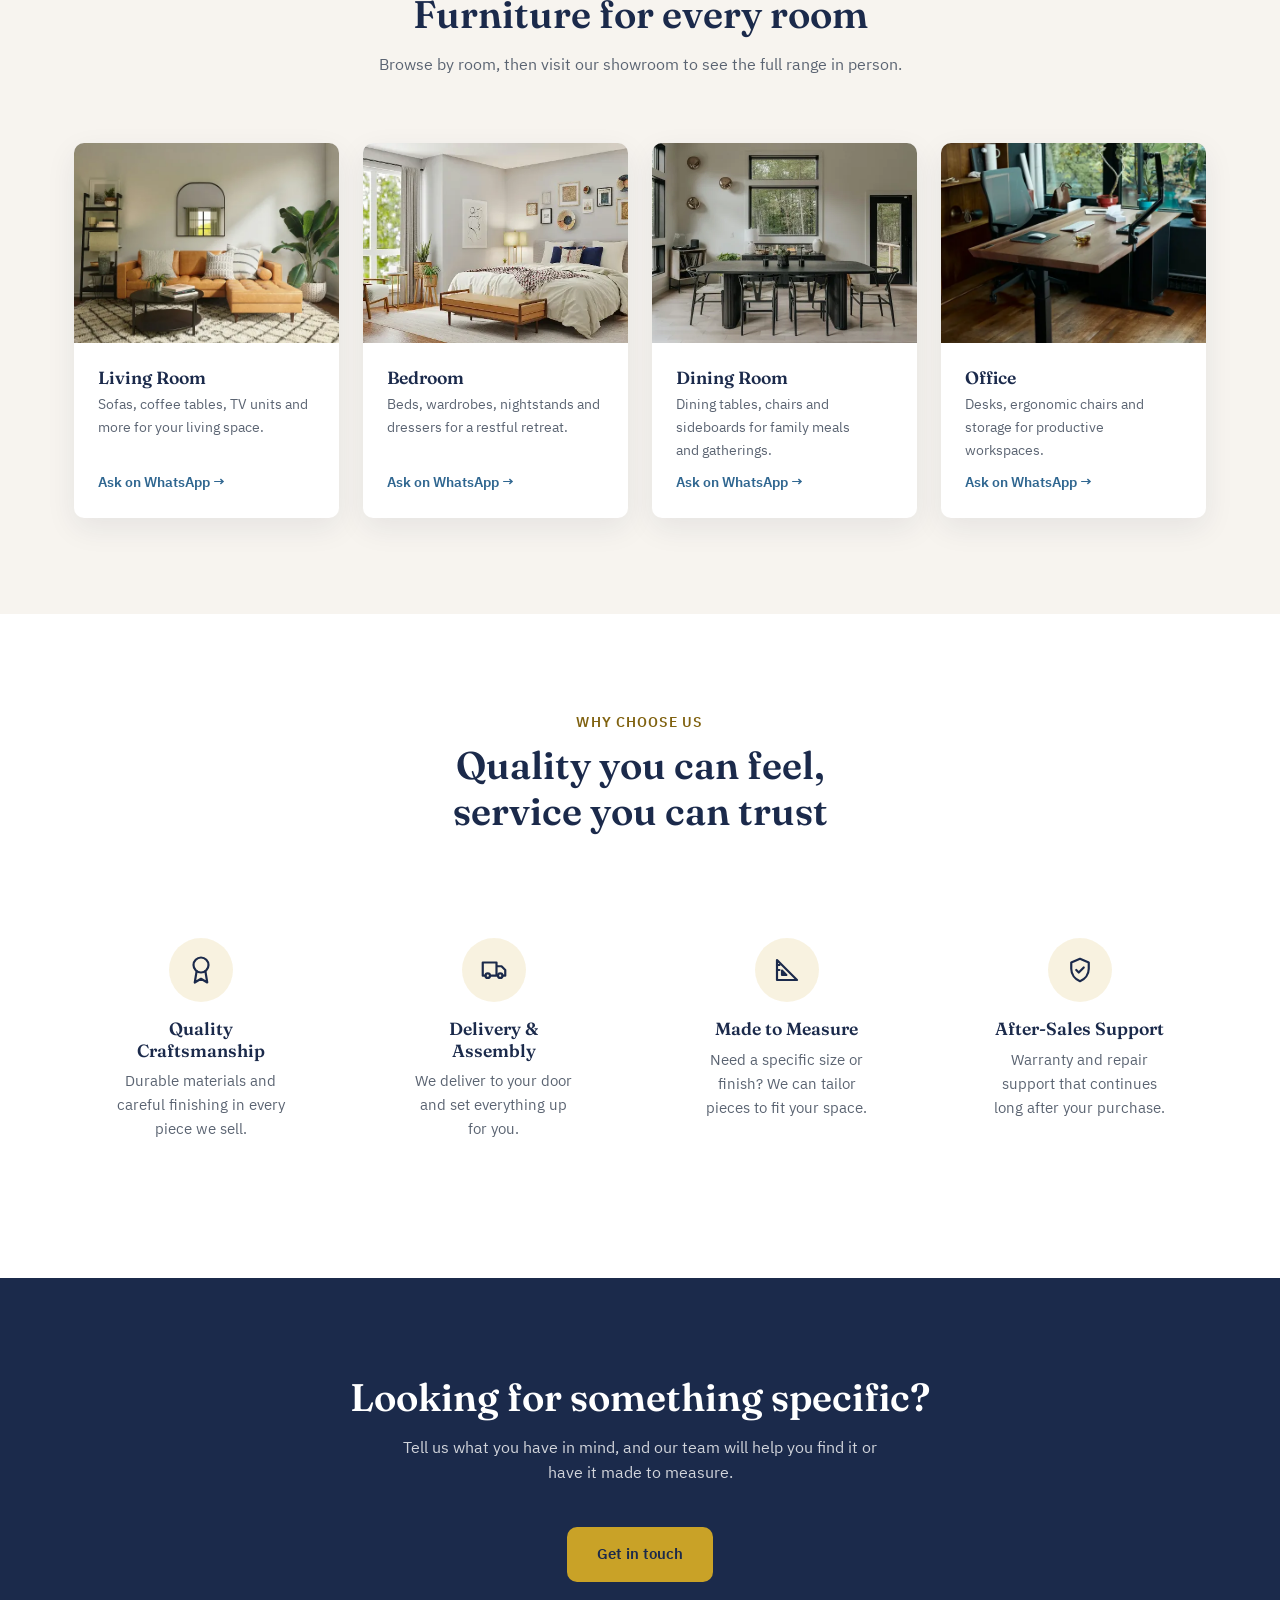
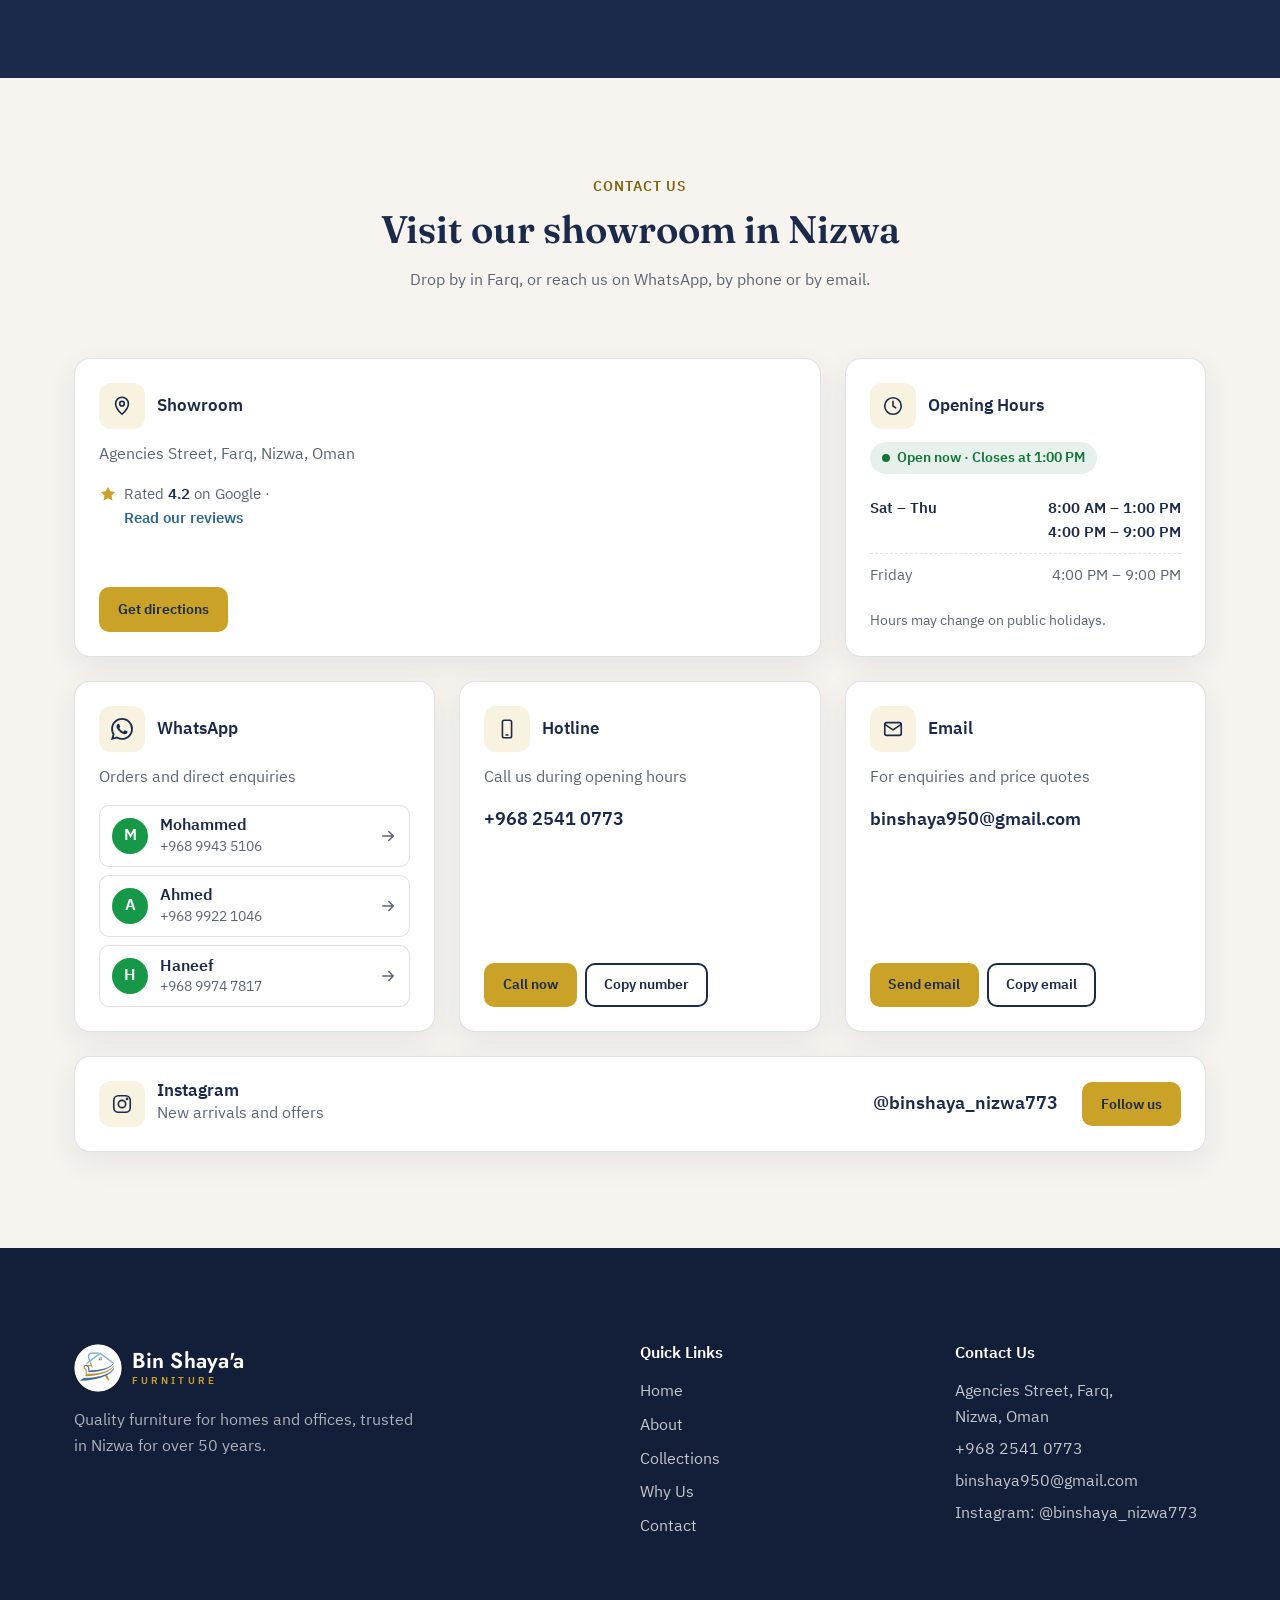
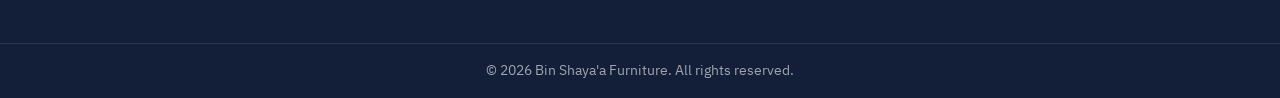
==== commit ac270711: "Make Render the main address, fix the 404 page, add Google rating - Canonical, hreflang, share-previ" ====
--- a/docs/index.html
+++ b/docs/index.html
@@ -18,10 +18,10 @@
 
     <title> Bin Shaya'a | Furniture Showroom in Nizwa, Oman </title>
 
-    <link rel = "canonical" href = "https://d4rkyg.github.io/binshaya-furniture/">
-    <link rel = "alternate" hreflang = "en" href = "https://d4rkyg.github.io/binshaya-furniture/">
-    <link rel = "alternate" hreflang = "ar" href = "https://d4rkyg.github.io/binshaya-furniture/ar/">
-    <link rel = "alternate" hreflang = "x-default" href = "https://d4rkyg.github.io/binshaya-furniture/">
+    <link rel = "canonical" href = "https://binshaya-furniture.onrender.com/">
+    <link rel = "alternate" hreflang = "en" href = "https://binshaya-furniture.onrender.com/">
+    <link rel = "alternate" hreflang = "ar" href = "https://binshaya-furniture.onrender.com/ar/">
+    <link rel = "alternate" hreflang = "x-default" href = "https://binshaya-furniture.onrender.com/">
     <link rel = "icon" href = "assets/images/logo-96.png" type = "image/png" sizes = "96x96">
     <link rel = "apple-touch-icon" href = "assets/images/apple-touch-icon.png">
 
@@ -30,8 +30,8 @@
     <meta property = "og:site_name" content = "Bin Shaya'a Furniture">
     <meta property = "og:title" content = "Bin Shaya'a | Furniture Showroom in Nizwa, Oman">
     <meta property = "og:description" content = "Sofas, beds, dining sets and office furniture from a Nizwa showroom trusted for over 50 years. Delivery, assembly and custom sizes available.">
-    <meta property = "og:url" content = "https://d4rkyg.github.io/binshaya-furniture/">
-    <meta property = "og:image" content = "https://d4rkyg.github.io/binshaya-furniture/assets/images/og-image.jpg">
+    <meta property = "og:url" content = "https://binshaya-furniture.onrender.com/">
+    <meta property = "og:image" content = "https://binshaya-furniture.onrender.com/assets/images/og-image.jpg">
     <meta property = "og:image:width" content = "1200">
     <meta property = "og:image:height" content = "630">
     <meta property = "og:image:alt" content = "Bin Shaya'a Furniture showroom in Nizwa, Oman">
@@ -45,9 +45,9 @@
         "@type": "FurnitureStore",
         "name": "Bin Shaya'a Furniture",
         "alternateName": "مفروشات بن شائع",
-        "url": "https://d4rkyg.github.io/binshaya-furniture/",
-        "logo": "https://d4rkyg.github.io/binshaya-furniture/assets/images/logo.png",
-        "image": "https://d4rkyg.github.io/binshaya-furniture/assets/images/og-image.jpg",
+        "url": "https://binshaya-furniture.onrender.com/",
+        "logo": "https://binshaya-furniture.onrender.com/assets/images/logo.png",
+        "image": "https://binshaya-furniture.onrender.com/assets/images/og-image.jpg",
         "telephone": "+96825410773",
         "email": "binshaya950@gmail.com",
         "address": {
@@ -77,7 +77,7 @@
                 "closes": "21:00"
             }
         ],
-        "sameAs": ["https://www.instagram.com/binshaya_nizwa773/"]
+        "sameAs": ["https://www.instagram.com/binshaya_nizwa773/", "https://maps.google.com/?cid=1281486642649214182"]
     }
     </script>
 
@@ -373,6 +373,11 @@
                                 <h3> Showroom </h3>
                             </div>
                             <p> Agencies Street, Farq, Nizwa, Oman </p>
+                            <!-- Google rating: update the number by hand now and then -->
+                            <a href = "https://maps.google.com/?cid=1281486642649214182" class = "rating-link" target = "_blank" rel = "noopener">
+                                <svg viewBox = "0 0 24 24" aria-hidden = "true"><path d = "M12 2.5l2.94 5.96 6.56.95-4.75 4.63 1.12 6.54L12 17.5l-5.87 3.08 1.12-6.54L2.5 9.41l6.56-.95z"/></svg>
+                                <span> Rated <strong>4.2</strong> on Google &middot; <span class = "rating-more">Read our reviews</span> </span>
+                            </a>
                             <div class = "contact-actions">
                                 <a href = "https://maps.app.goo.gl/mPP3jFH5fj2A8CNR6" class = "btn btn-primary btn-sm" target = "_blank" rel = "noopener"> Get directions </a>
                             </div>
--- a/docs/css/style.css
+++ b/docs/css/style.css
@@ -935,6 +935,39 @@
   gap: 0.85rem;
 }
 
+/* Google rating link under the showroom address */
+.rating-link {
+  display: inline-flex;
+  align-items: flex-start;
+  gap: 0.45rem;
+  align-self: flex-start;
+  color: var(--text-muted);
+  font-size: 0.95rem;
+}
+
+.rating-link svg {
+  flex-shrink: 0;
+  width: 18px;
+  height: 18px;
+  margin-top: 0.2rem; /* level with the first line of text */
+  fill: var(--color-gold);
+}
+
+.rating-link strong {
+  color: var(--heading);
+}
+
+.rating-more {
+  color: var(--link);
+  font-weight: 600;
+  white-space: nowrap;
+  transition: var(--transition);
+}
+
+.rating-link:hover .rating-more {
+  color: var(--accent-text);
+}
+
 /* Instagram: one slim row */
 .contact-card-instagram {
   flex-direction: row;
